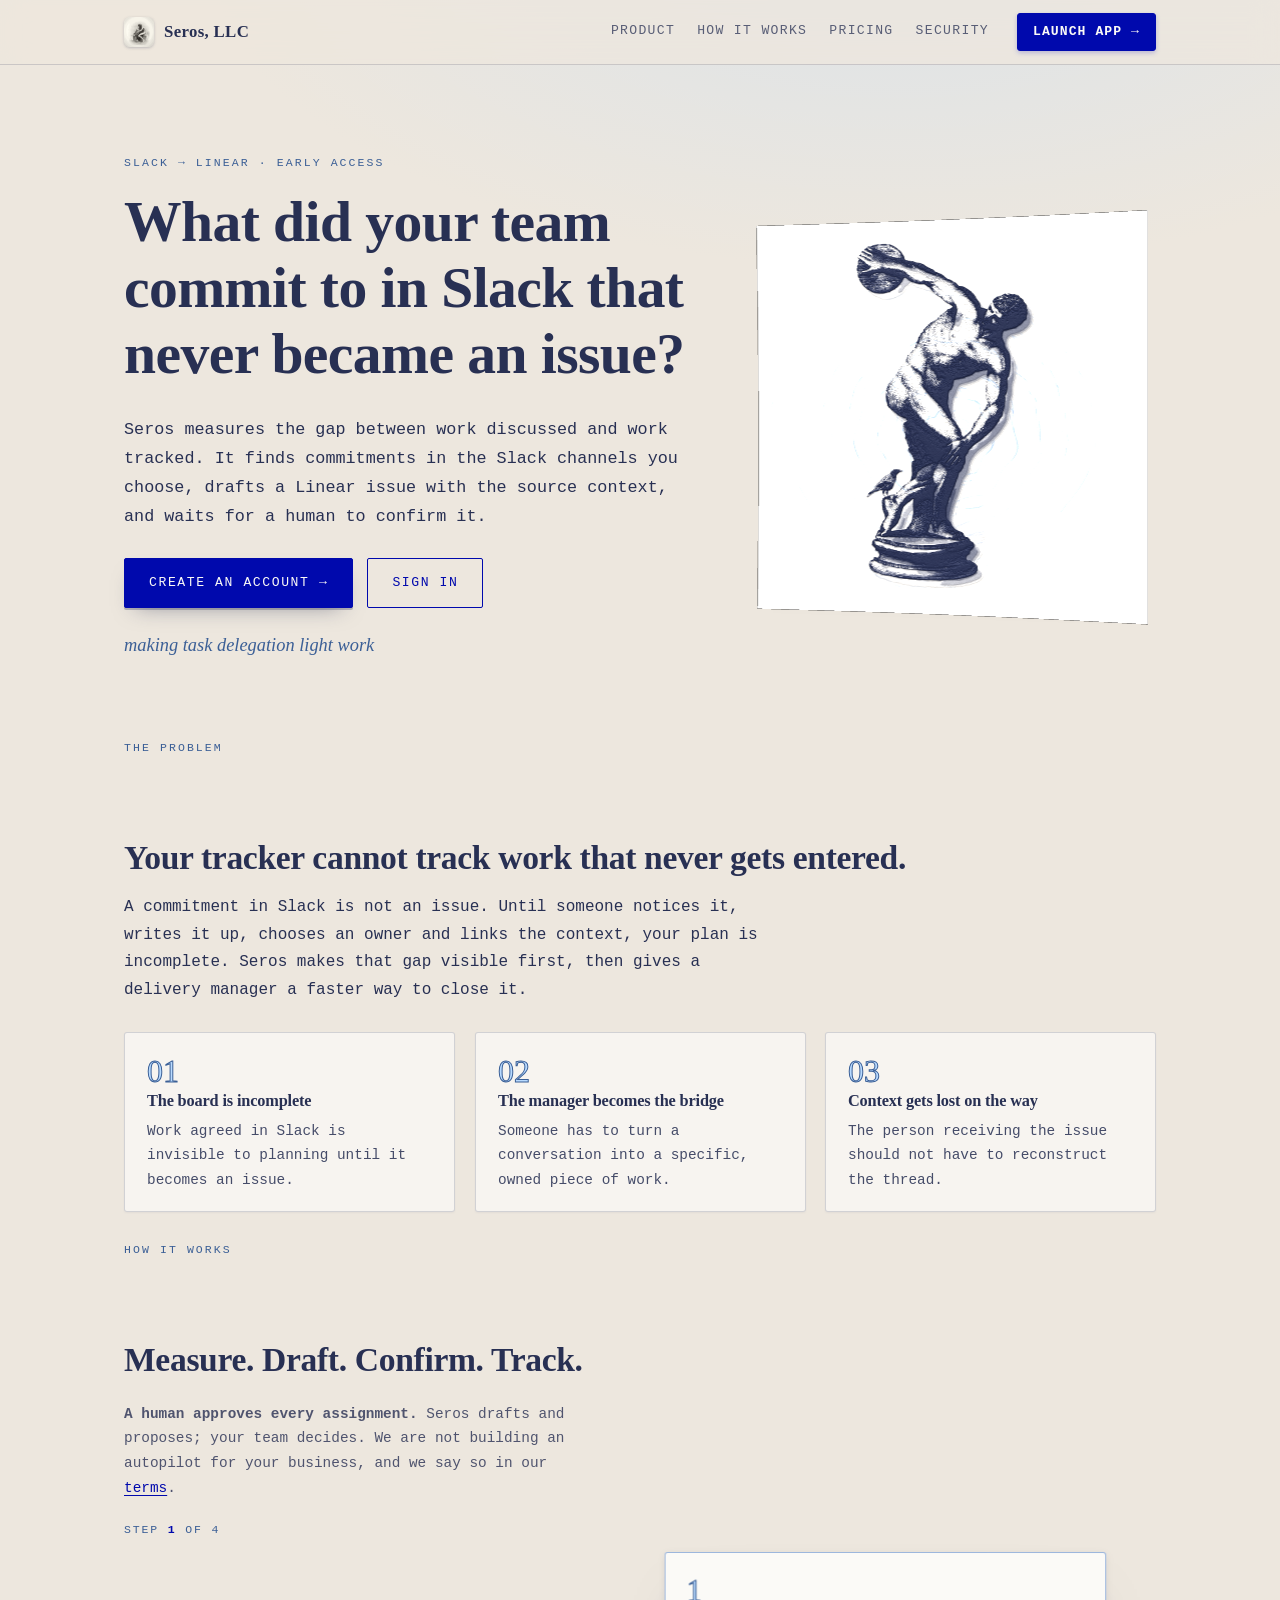
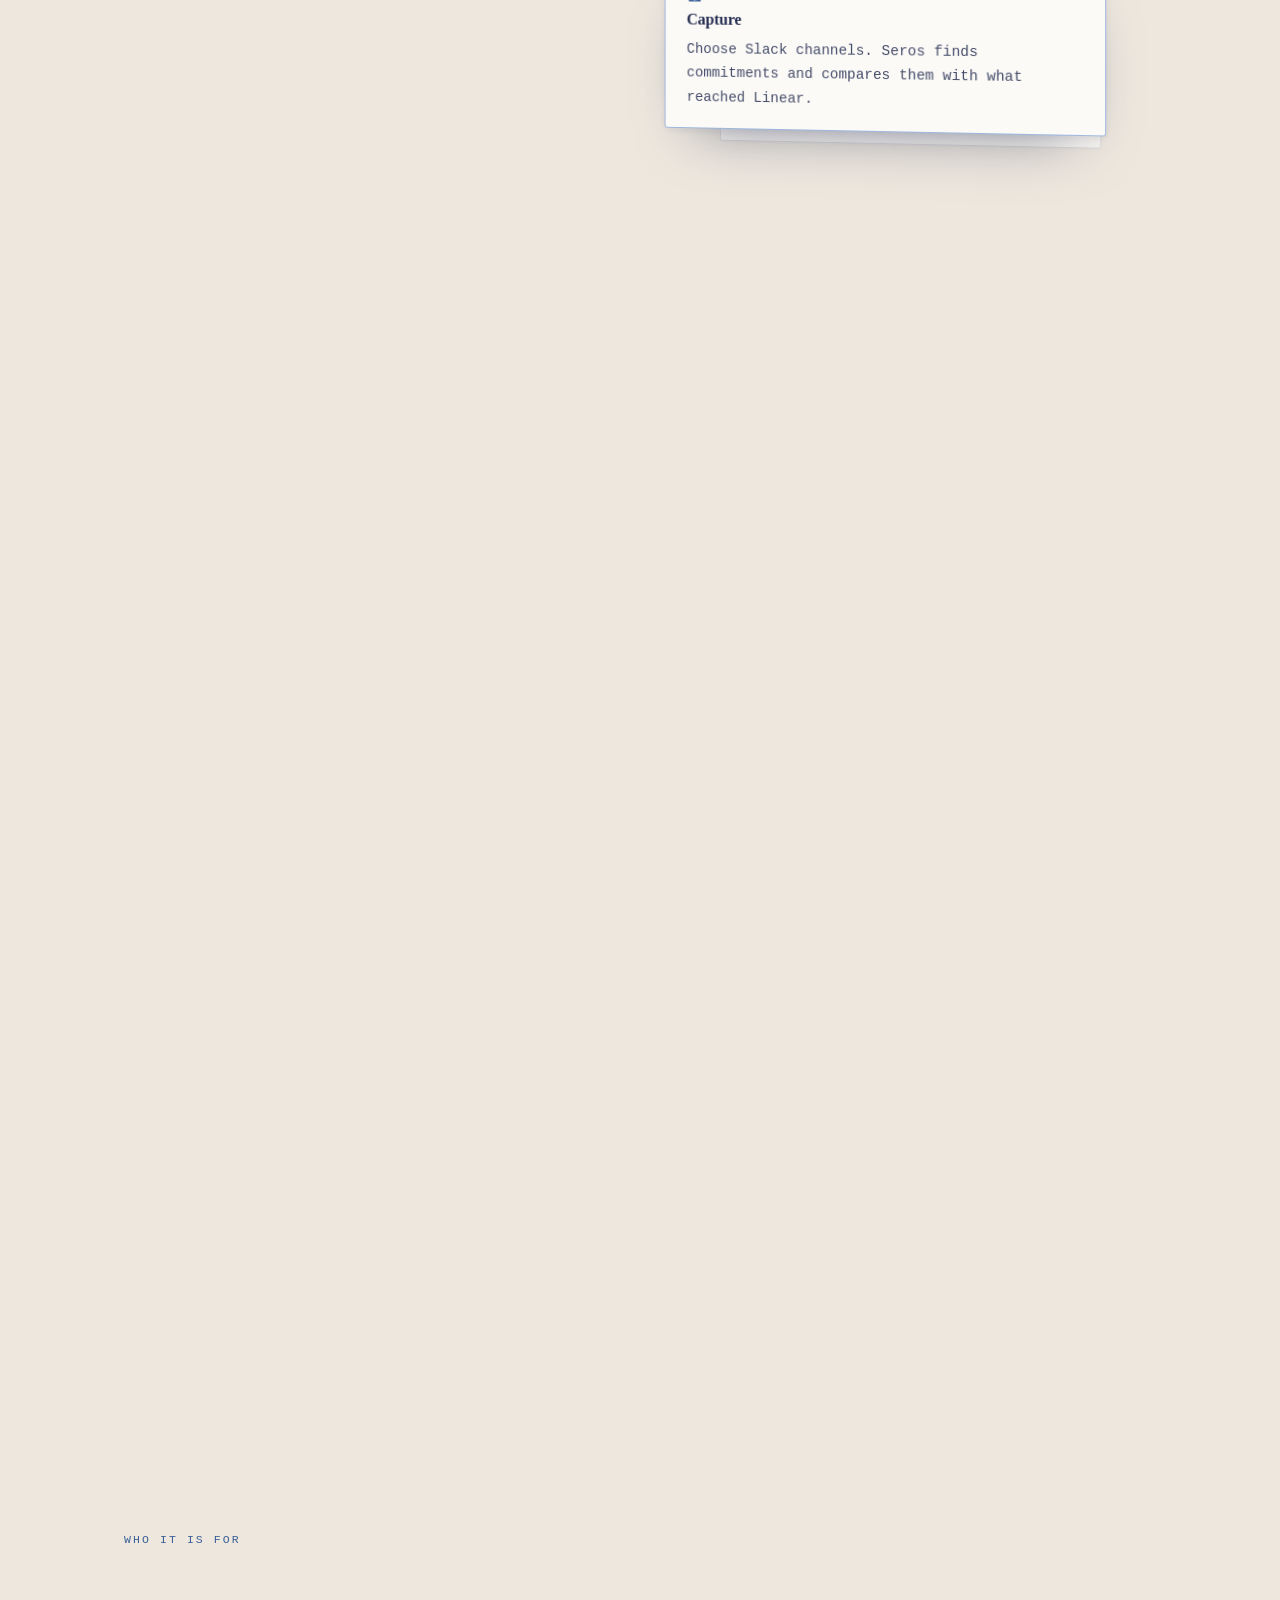
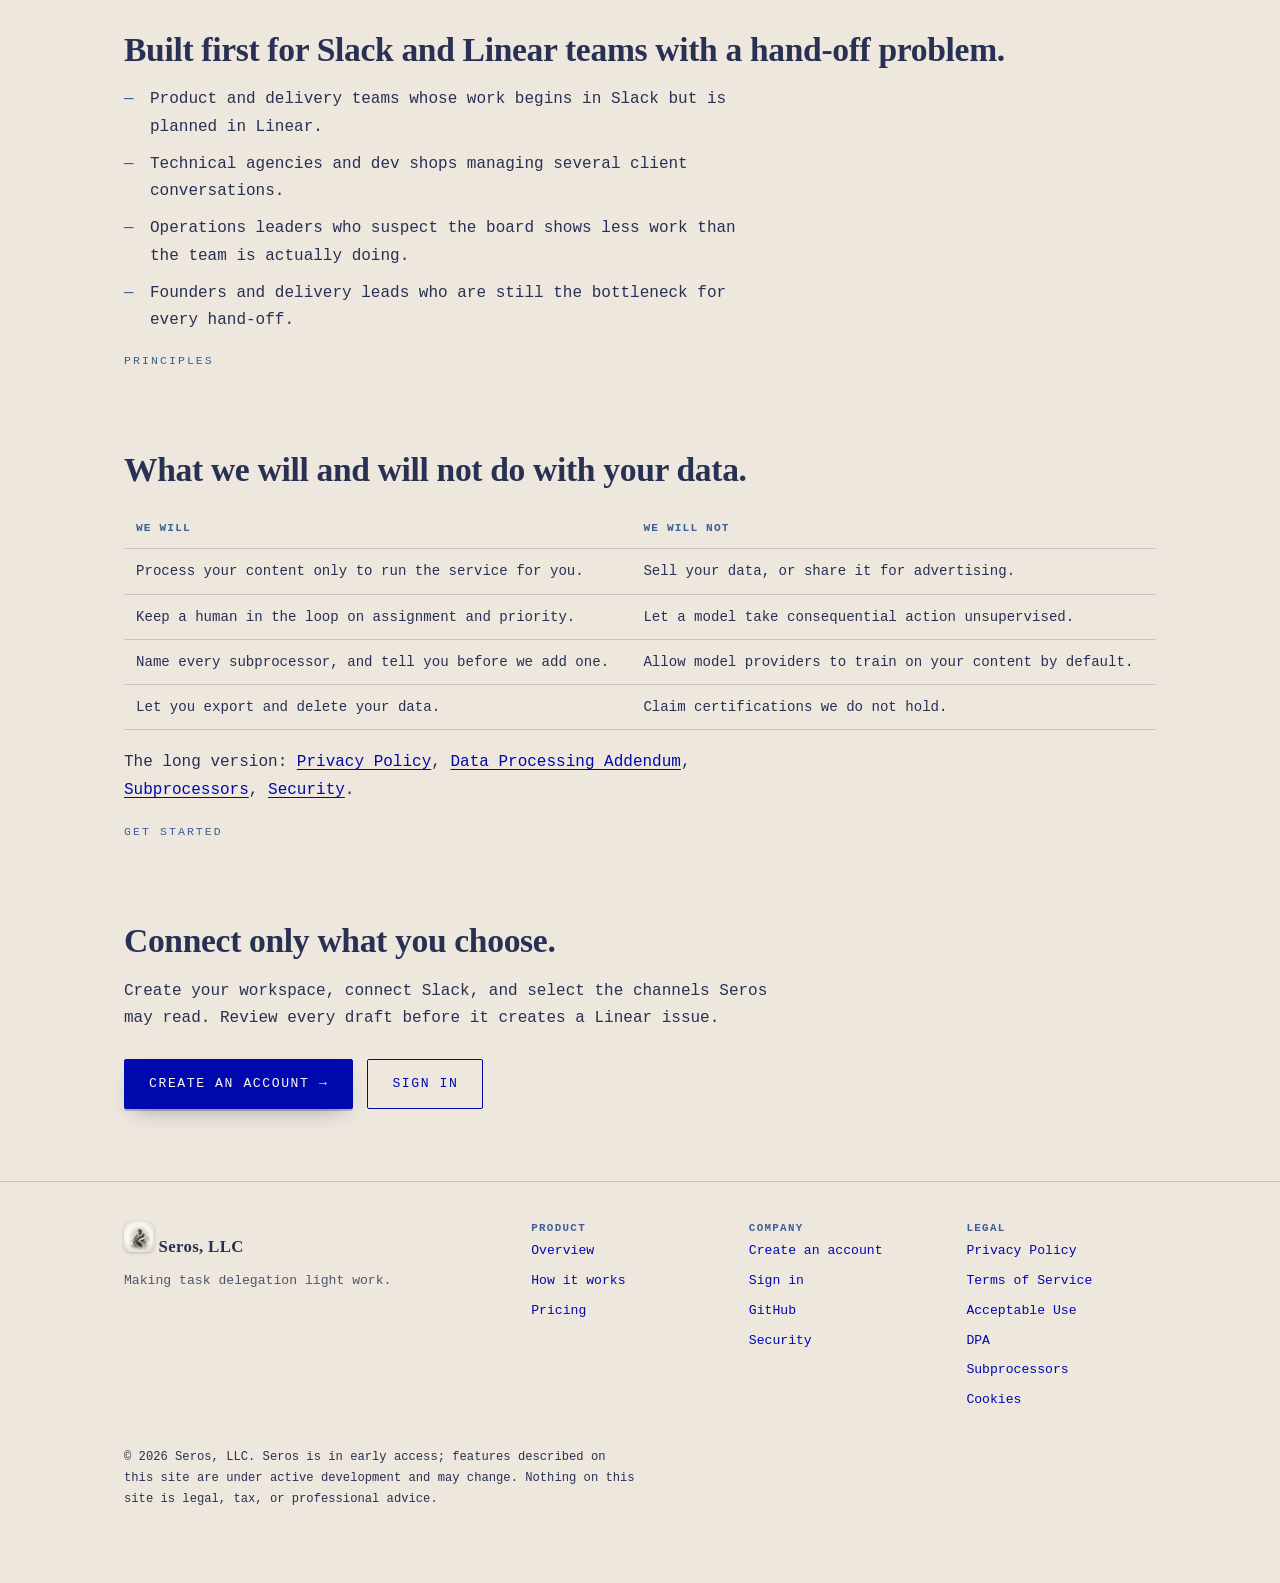
==== index.html @ 8852227e "fix: make app handoff and signup direct" ====
<!doctype html>
<html lang="en">
<head>
<meta charset="utf-8">
<meta name="viewport" content="width=device-width,initial-scale=1">
<title>Seros — turn Slack commitments into Linear issues</title>
<meta name="description" content="Turn Slack commitments into reviewed Linear issues. You choose the channels, review every draft, and confirm every write.">
<link rel="canonical" href="https://seros.dev/">
<meta property="og:title" content="What did your team commit to in Slack that never became an issue?">
<meta property="og:description" content="Seros finds the gap, drafts the Linear issue, and waits for a human confirmation.">
<meta property="og:type" content="website">
<meta property="og:url" content="https://seros.dev/">
<meta property="og:image" content="https://seros.dev/assets/og-image.jpg">
<meta name="twitter:card" content="summary_large_image">
<link rel="icon" href="/assets/icon-192.png">
<link rel="apple-touch-icon" href="/assets/apple-touch-icon.png">
<link rel="manifest" href="/manifest.json">
<meta name="theme-color" content="#EDE7DE">
<link rel="stylesheet" href="/assets/styles.css?v=4">
<script>document.documentElement.classList.add('js');</script>
</head>
<body>
<a class="skip" href="#main">Skip to content</a>
<header class="site">
  <div class="wrap">
    <a class="brand" href="/"><img src="/assets/icon-192.png" alt=""> Seros, LLC</a>
    <nav class="site">
        <a href="/#product">Product</a>
        <a href="/#how">How it works</a>
        <a href="/pricing">Pricing</a>
        <a href="/security">Security</a>
        <a class="btn-nav-app" href="https://app.seros.dev/login">Launch app &rarr;</a>
    </nav>
  </div>
</header>

<main id="main">
<section class="hero" data-plate>
  <div class="wrap">
    <div class="grid">
      <div>
        <p class="eyebrow">Slack &rarr; Linear &middot; early access</p>
        <h1>What did your team commit to in Slack that never became an issue?</h1>
        <p class="lede">Seros measures the gap between work discussed and work tracked. It finds
        commitments in the Slack channels you choose, drafts a Linear issue with the source context,
        and waits for a human to confirm it.</p>
        <div class="cta">
          <a class="btn primary" href="https://app.seros.dev/signup">Create an account &rarr;</a>
          <a class="btn ghost" href="https://app.seros.dev/login">Sign in</a>
        </div>
        <p class="tagline">making task delegation light work</p>
      </div>
      <figure data-sheet>
        <img src="/assets/seros-hero.png" alt="Classical engraving of a discus thrower, poised mid-throw, with a small bird at his feet.">
      </figure>
    </div>
  </div>
</section>

<section id="product" class="wrap reveal">
  <p class="eyebrow">The problem</p>
  <h2>Your tracker cannot track work that never gets entered.</h2>
  <p>A commitment in Slack is not an issue. Until someone notices it, writes it up, chooses an
  owner and links the context, your plan is incomplete. Seros makes that gap visible first,
  then gives a delivery manager a faster way to close it.</p>
  <div class="cards stagger" data-tilt>
    <div class="card"><span class="num">01</span><h3>The board is incomplete</h3>
      <p>Work agreed in Slack is invisible to planning until it becomes an issue.</p></div>
    <div class="card"><span class="num">02</span><h3>The manager becomes the bridge</h3>
      <p>Someone has to turn a conversation into a specific, owned piece of work.</p></div>
    <div class="card"><span class="num">03</span><h3>Context gets lost on the way</h3>
      <p>The person receiving the issue should not have to reconstruct the thread.</p></div>
  </div>
</section>

<section id="how" class="wrap reveal steps" data-deck>
  <div class="steps-copy">
    <p class="eyebrow">How it works</p>
  <h2>Measure. Draft. Confirm. Track.</h2>
    <p class="steps-note"><strong>A human approves every assignment.</strong> Seros drafts and
    proposes; your team decides. We are not building an autopilot for your business, and we say
    so in our <a href="/terms">terms</a>.</p>
    <p class="steps-tally" data-tally aria-hidden="true"></p>
  </div>
  <ol class="deck">
    <li class="card step"><span class="num">1</span><h3>Capture</h3>
      <p>Choose Slack channels. Seros finds commitments and compares them with what reached Linear.</p></li>
    <li class="card step"><span class="num">2</span><h3>Draft</h3>
      <p>It drafts the Linear issue: outcome, context, acceptance criteria and the source link.</p></li>
    <li class="card step"><span class="num">3</span><h3>Assign</h3>
      <p>It proposes an owner and due date only when the conversation supports them. A human confirms &mdash; always.</p></li>
    <li class="card step"><span class="num">4</span><h3>Track</h3>
      <p>The confirmed issue is created in Linear. The original conversation remains attached.</p></li>
  </ol>
</section>

<section class="wrap reveal">
  <p class="eyebrow">Who it is for</p>
  <h2>Built first for Slack and Linear teams with a hand-off problem.</h2>
  <ul class="ticks">
    <li>Product and delivery teams whose work begins in Slack but is planned in Linear.</li>
    <li>Technical agencies and dev shops managing several client conversations.</li>
    <li>Operations leaders who suspect the board shows less work than the team is actually doing.</li>
    <li>Founders and delivery leads who are still the bottleneck for every hand-off.</li>
  </ul>
</section>

<section class="wrap reveal">
  <p class="eyebrow">Principles</p>
  <h2>What we will and will not do with your data.</h2>
  <table>
    <tr><th>We will</th><th>We will not</th></tr>
    <tr><td>Process your content only to run the service for you.</td><td>Sell your data, or share it for advertising.</td></tr>
    <tr><td>Keep a human in the loop on assignment and priority.</td><td>Let a model take consequential action unsupervised.</td></tr>
    <tr><td>Name every subprocessor, and tell you before we add one.</td><td>Allow model providers to train on your content by default.</td></tr>
    <tr><td>Let you export and delete your data.</td><td>Claim certifications we do not hold.</td></tr>
  </table>
  <p>The long version: <a href="/privacy">Privacy Policy</a>,
  <a href="/dpa">Data Processing Addendum</a>, <a href="/subprocessors">Subprocessors</a>,
  <a href="/security">Security</a>.</p>
</section>

<section id="start" class="wrap reveal">
  <p class="eyebrow">Get started</p>
  <h2>Connect only what you choose.</h2>
  <p>Create your workspace, connect Slack, and select the channels Seros may read. Review every draft before it creates a Linear issue.</p>
  <div class="cta">
    <a class="btn primary" href="https://app.seros.dev/signup">Create an account &rarr;</a>
    <a class="btn ghost" href="https://app.seros.dev/login">Sign in</a>
  </div>
</section>

</main>
<footer class="site">
  <div class="wrap">
    <div class="cols">
      <div>
        <a class="brand foot-brand" href="/"><img src="/assets/icon-192.png" alt=""> Seros, LLC</a>
        <p class="foot-blurb">Making task delegation light work.</p>
      </div>
      <div><h4>Product</h4>
        <a href="/#product">Overview</a><a href="/#how">How it works</a><a href="/pricing">Pricing</a></div>
      <div><h4>Company</h4>
        <a href="https://app.seros.dev/signup">Create an account</a><a href="https://app.seros.dev/login">Sign in</a>
        <a href="https://github.com/Seros-LLC">GitHub</a><a href="/security">Security</a></div>
      <div><h4>Legal</h4>
        <a href="/privacy">Privacy Policy</a><a href="/terms">Terms of Service</a>
        <a href="/acceptable-use">Acceptable Use</a><a href="/dpa">DPA</a><a href="/subprocessors">Subprocessors</a>
        <a href="/cookies">Cookies</a></div>
    </div>
    <p class="fineprint">&copy; 2026 Seros, LLC. Seros is in early access; features described on this site are
    under active development and may change. Nothing on this site is legal, tax, or professional advice.</p>
  </div>
</footer>
<script src="/assets/seros-ui.js?v=3" defer></script>
<script src="/assets/seros-sheet.js?v=3" defer></script>
</body>
</html>
---- assets/styles.css ----
/* Seros, LLC — site styles. Palette + type from the brand board. */
:root{
  /* Canonical brand tokens — names match ../business/BRAND-GUIDE.md */
  --seros-blue:#0009AD; --seros-ink:#283053; --seros-steel:#608ACD;
  /* Darkened only for text: the canonical steel does not pass normal-text contrast on paper. */
  --seros-steel-text:#3B5F96;
  --seros-sky:#B8DAFF; --seros-paper:#EDE7DE; --seros-grey:#E8E8E9;
  --seros-white:#FBFAF7;
  /* Short aliases used throughout this stylesheet */
  --seros:var(--seros-blue); --ink:var(--seros-ink); --steel:var(--seros-steel-text);
  --sky:var(--seros-sky); --paper:var(--seros-paper); --grey:var(--seros-grey);
  --white:var(--seros-white);
  --rule:rgba(40,48,83,.18);
  --serif:Georgia,"Iowan Old Style","Times New Roman",serif;
  --mono:"Courier New",Courier,ui-monospace,monospace;
  --maxw:1080px;
}
*{box-sizing:border-box}
html{scroll-behavior:smooth}
body{
  margin:0; background:var(--paper); color:var(--ink);
  font-family:var(--mono); font-size:16px; line-height:1.72;
  -webkit-font-smoothing:antialiased;
  background-image:radial-gradient(1200px 600px at 70% -10%, rgba(184,218,255,.35), transparent 60%);
  background-attachment:fixed;
}
h1,h2,h3,h4{font-family:var(--serif); font-weight:700; line-height:1.15; letter-spacing:-.01em; margin:0 0 .5em}
h1{font-size:clamp(2.2rem,5.5vw,3.6rem)}
h2{font-size:clamp(1.5rem,3vw,2.1rem); margin-top:2.4em}
h3{font-size:1.15rem; margin-top:2em}
p{margin:0 0 1.1em; max-width:68ch}
a{color:var(--seros); text-decoration-thickness:1px; text-underline-offset:3px}
a:hover{color:var(--ink)}
.wrap{max-width:var(--maxw); margin:0 auto; padding:0 24px}
.skip{position:absolute; left:-9999px; top:0; z-index:100; padding:10px 16px; background:var(--seros); color:var(--white); font-family:var(--mono); text-decoration:none}
.skip:focus{left:0}
a:focus-visible,.btn:focus-visible,nav.site a:focus-visible{outline:2px solid var(--seros); outline-offset:3px}
.eyebrow{font-family:var(--mono); text-transform:uppercase; letter-spacing:.18em; font-size:.72rem; color:var(--steel); margin:0 0 1rem}
.lede{font-size:1.05rem; max-width:60ch}
hr{border:0; border-top:1px solid var(--rule); margin:3rem 0}

/* header */
header.site{position:sticky; top:0; z-index:20; backdrop-filter:blur(14px) saturate(150%);
  background:rgba(237,231,222,.78); border-bottom:1px solid var(--rule)}
header.site .wrap{display:flex; align-items:center; gap:20px; height:64px}
.brand{display:flex; align-items:center; gap:10px; font-family:var(--serif); font-weight:700; font-size:1.05rem;
  letter-spacing:.02em; color:var(--ink); text-decoration:none}
.brand img{width:30px; height:30px; border-radius:6px; box-shadow:0 1px 3px rgba(40,48,83,.25)}
nav.site{margin-left:auto; display:flex; gap:22px; flex-wrap:wrap; align-items:center}
nav.site a{font-family:var(--mono); font-size:.82rem; text-transform:uppercase; letter-spacing:.1em; text-decoration:none; color:var(--ink); opacity:.75}
nav.site a:hover{opacity:1; color:var(--seros)}
nav.site a.btn-nav-app{
  background:var(--seros); color:var(--white); opacity:1; padding:7px 15px; border-radius:3px;
  border:1px solid var(--seros); font-weight:600; letter-spacing:.08em; margin-left:6px;
  box-shadow:0 2px 5px rgba(0,9,173,.22); transition:all .15s ease;
}
nav.site a.btn-nav-app:hover{background:var(--ink); border-color:var(--ink); color:var(--white); opacity:1}
nav.site a.btn-nav-app::after{display:none}

/* hero */
.hero{padding:72px 0 40px}
.hero .grid{display:grid; grid-template-columns:1.15fr .85fr; gap:48px; align-items:center}
.hero figure{margin:0; position:relative}
.hero figure img{width:100%; height:auto; display:block;   filter:drop-shadow(0 22px 34px rgba(40,48,83,.20))}
.tagline{font-family:var(--serif); font-style:italic; font-size:1.15rem; color:var(--steel)}
.cta{display:flex; gap:14px; flex-wrap:wrap; margin-top:26px}
.btn{display:inline-block; padding:13px 24px; border-radius:2px; text-decoration:none; font-family:var(--mono);
  font-size:.82rem; letter-spacing:.12em; text-transform:uppercase; border:1px solid var(--seros); transition:.18s}
.btn.primary{background:var(--seros); color:var(--white)}
.btn.primary:hover{background:var(--ink); border-color:var(--ink); color:var(--white)}
.btn.ghost{color:var(--seros); background:transparent}
.btn.ghost:hover{background:rgba(0,9,173,.07); color:var(--seros)}

/* cards */
.cards{display:grid; grid-template-columns:repeat(auto-fit,minmax(240px,1fr)); gap:20px; margin:28px 0}
.card{background:rgba(251,250,247,.72); border:1px solid var(--rule); border-radius:3px; padding:22px 22px 18px}
.card h3{margin-top:0; font-size:1.02rem}
.card p{font-size:.9rem; margin:0; color:rgba(40,48,83,.86)}
.num{font-family:var(--serif); font-size:2rem; color:var(--sky); line-height:1; display:block; margin-bottom:.3rem;
  -webkit-text-stroke:1px var(--steel)}

/* lists */
ul.ticks{list-style:none; padding:0; margin:1rem 0}
ul.ticks li{padding-left:26px; position:relative; margin-bottom:.6rem; max-width:64ch}
ul.ticks li::before{content:"—"; position:absolute; left:0; color:var(--steel)}

/* table */
table{border-collapse:collapse; width:100%; margin:1.2rem 0; font-size:.88rem}
th,td{text-align:left; padding:10px 12px; border-bottom:1px solid var(--rule); vertical-align:top}
th{font-family:var(--mono); text-transform:uppercase; letter-spacing:.1em; font-size:.7rem; color:var(--steel)}

/* legal doc pages */
.doc{padding:48px 0 64px; max-width:820px}
.doc h1{font-size:clamp(1.9rem,4vw,2.6rem)}
.doc h2{font-size:1.35rem}
.doc .banner{border-left:3px solid var(--seros); background:rgba(184,218,255,.28); padding:14px 18px; margin:0 0 2rem; font-size:.86rem}
.doc code{background:rgba(96,138,205,.14); padding:1px 5px; border-radius:2px; font-size:.85em}
.toc{font-size:.85rem; border:1px solid var(--rule); padding:16px 20px; background:rgba(251,250,247,.6)}
.toc ol{margin:.4rem 0 0; padding-left:1.2rem}

/* footer */
footer.site{border-top:1px solid var(--rule); margin-top:72px; padding:40px 0 60px; font-size:.82rem}
footer.site .cols{display:grid; grid-template-columns:2fr 1fr 1fr 1fr; gap:28px}
footer.site a{display:block; text-decoration:none; opacity:1; margin-bottom:.45rem}
footer.site a:hover{opacity:1}
footer.site h4{font-family:var(--mono); text-transform:uppercase; letter-spacing:.12em; font-size:.68rem; color:var(--steel)}
.fineprint{margin-top:28px; color:var(--ink); font-size:.76rem; max-width:70ch}

@media (max-width:820px){
  .hero .grid{grid-template-columns:1fr; gap:24px}
  .hero figure{order:-1; max-width:340px; margin:0 auto}
  footer.site .cols{grid-template-columns:1fr 1fr}
  header.site .wrap{height:auto; padding-top:10px; padding-bottom:10px; flex-wrap:wrap}
}
@media (prefers-reduced-motion:reduce){*{animation:none!important; transition:none!important}}
html.js .reveal{opacity:0; transform:translateY(14px); transition:opacity .6s ease, transform .6s ease}
html.js .reveal.shown{opacity:1; transform:none}
@media (prefers-reduced-motion:reduce){html.js .reveal{opacity:1; transform:none}}


/* ==========================================================================
   Overhaul layer: the classes the markup used to carry as inline styles (the
   site's own CSP forbids those, so they were being dropped in production),
   plus the 3D hero, the card work, and the scroll behaviour.
   ========================================================================== */

/* ---- formerly inline, now real classes ---- */
.hero .tagline{margin-top:22px}
.foot-brand{margin-bottom:10px}
.foot-blurb{font-size:.82rem; max-width:34ch; opacity:.8}
.doc-wide{max-width:1000px}
.price-grid{margin-top:34px}
.card p.tier-name{margin-bottom:.4rem}
.card p.tier-name.is-featured{color:var(--seros)}
.card.is-featured{border-color:var(--seros); border-width:2px}
.card h3.tier-price{font-size:1.9rem; margin:0; line-height:1.1}
.tier-unit{font-size:.8rem; font-family:var(--mono); font-weight:400; color:var(--steel)}
.card p.tier-terms{margin:.4rem 0 1rem; font-size:.8rem; color:var(--steel)}
.ticks.tier-list{font-size:.86rem}

/* ---- reading progress: an engraved rule that fills as you read ---- */
.progress{position:absolute; left:0; right:0; bottom:-1px; height:2px; background:transparent; overflow:hidden}
.progress i{display:block; height:100%; width:0;
  background:linear-gradient(90deg, var(--steel), var(--seros)); transform-origin:left}

/* ---- nav: mark where the reader actually is ---- */
nav.site a{position:relative; padding-bottom:2px}
nav.site a::after{content:""; position:absolute; left:0; right:100%; bottom:-2px; height:1px;
  background:var(--seros); transition:right .28s ease}
nav.site a:hover::after, nav.site a.is-here::after{right:0}
nav.site a.is-here{opacity:1; color:var(--seros)}

/* ---- the hero sheet ---- */
.hero{padding:88px 0 56px}
.hero .grid{align-items:center}
.hero figure{perspective:1200px}
.hero figure.sheet-live{filter:none}

/* ---- buttons: a press, not a hover ---- */
.btn{position:relative; transition:transform .16s cubic-bezier(.2,.7,.3,1), background .18s ease,
  color .18s ease, border-color .18s ease, box-shadow .18s ease}
.btn.primary{box-shadow:0 2px 0 rgba(40,48,83,.28), 0 10px 22px -12px rgba(40,48,83,.5)}
.btn.primary:hover{transform:translateY(-1px);
  box-shadow:0 3px 0 rgba(40,48,83,.3), 0 16px 30px -14px rgba(40,48,83,.55)}
.btn:active{transform:translateY(1px); box-shadow:0 0 0 rgba(40,48,83,.3)}
.btn:focus-visible{outline:2px solid var(--seros); outline-offset:3px}
a:focus-visible, button:focus-visible{outline:2px solid var(--seros); outline-offset:3px; border-radius:2px}

/* ---- cards: paper that lifts ---- */
.cards{perspective:1100px}
.card{position:relative; transform-style:preserve-3d; will-change:transform;
  transition:transform .5s cubic-bezier(.2,.7,.3,1), box-shadow .5s ease, border-color .3s ease;
  box-shadow:0 1px 2px rgba(40,48,83,.05)}
.card::after{content:""; position:absolute; inset:0; border-radius:3px; pointer-events:none;
  opacity:0; transition:opacity .4s ease;
  background:radial-gradient(340px 260px at var(--mx,50%) var(--my,0%),
    rgba(255,255,255,.85), rgba(255,255,255,0) 60%)}
html.js .cards.is-tilt .card:hover{box-shadow:0 22px 40px -26px rgba(40,48,83,.55),
  0 2px 6px rgba(40,48,83,.06); border-color:rgba(96,138,205,.55)}
html.js .cards.is-tilt .card:hover::after{opacity:.55}
.card .num{transition:transform .5s cubic-bezier(.2,.7,.3,1), color .3s ease}
html.js .cards.is-tilt .card:hover .num{transform:translateZ(28px) translateY(-2px); color:var(--steel)}
.card h3, .card p{transform-style:preserve-3d}
html.js .cards.is-tilt .card:hover h3{transform:translateZ(16px)}

/* ---- how it works: a deck of plates, dealt by scrolling ---- */
.steps{position:relative}
.steps .deck{list-style:none; padding:0; margin:28px 0; display:grid;
  grid-template-columns:repeat(auto-fit,minmax(240px,1fr)); gap:20px}
html.js .steps.is-deck .deck{display:block}
html.js .steps.is-deck{min-height:210vh; display:block}
html.js .steps.is-deck .steps-copy{position:sticky; top:calc(50vh - 180px); width:min(46%,460px); z-index:2}
html.js .steps.is-deck .deck{position:sticky; top:calc(50vh - 180px); height:0; margin:0;
  perspective:1400px; perspective-origin:60% 50%; z-index:1}
html.js .steps.is-deck .deck .step{background:var(--white); position:absolute; left:calc(50% + 20px); width:min(46%,440px);
  transform-style:preserve-3d; will-change:transform, opacity;
  transition:box-shadow .4s ease; margin:0}
html.js .steps.is-deck .deck .step.is-front{box-shadow:0 30px 60px -34px rgba(40,48,83,.6),
  0 2px 8px rgba(40,48,83,.08); border-color:rgba(96,138,205,.6)}
.steps .step .num{color:var(--sky)}
.steps .deck .card{background:var(--white)}
.steps-note{margin-top:1.4rem; font-size:.9rem; color:rgba(40,48,83,.8)}
.steps-tally{font-family:var(--mono); font-size:.72rem; letter-spacing:.16em; text-transform:uppercase;
  color:var(--steel); margin-top:1.2rem}
.steps-tally b{color:var(--seros); font-weight:700}

/* ---- reveals: staggered, and never hiding anything permanently ---- */
html.js .reveal{opacity:0; transform:translateY(16px); transition:opacity .7s ease, transform .7s cubic-bezier(.2,.7,.3,1)}
html.js .reveal.shown{opacity:1; transform:none}
html.js .stagger > *{opacity:0; transform:translateY(14px)}
html.js .stagger.shown > *{opacity:1; transform:none;
  transition:opacity .6s ease, transform .6s cubic-bezier(.2,.7,.3,1)}
html.js .stagger.shown > *:nth-child(1){transition-delay:.04s}
html.js .stagger.shown > *:nth-child(2){transition-delay:.12s}
html.js .stagger.shown > *:nth-child(3){transition-delay:.20s}
html.js .stagger.shown > *:nth-child(4){transition-delay:.28s}

@media (max-width:900px){
  html.js .steps.is-deck{min-height:0}
  html.js .steps.is-deck .steps-copy{position:static; width:auto}
  html.js .steps.is-deck .deck{position:static; height:auto; margin-top:22px}
  html.js .steps.is-deck .deck .step{position:relative; left:auto; width:auto; margin-bottom:16px;
    transform:none !important; opacity:1 !important}
}
@media (prefers-reduced-motion:reduce){
  html.js .reveal, html.js .stagger > *{opacity:1; transform:none}
  html.js .steps.is-deck{min-height:0}
  html.js .steps.is-deck .steps-copy, html.js .steps.is-deck .deck{position:static; height:auto}
  html.js .steps.is-deck .deck .step{position:relative; left:auto; width:auto; margin-bottom:16px;
    transform:none !important; opacity:1 !important}
}
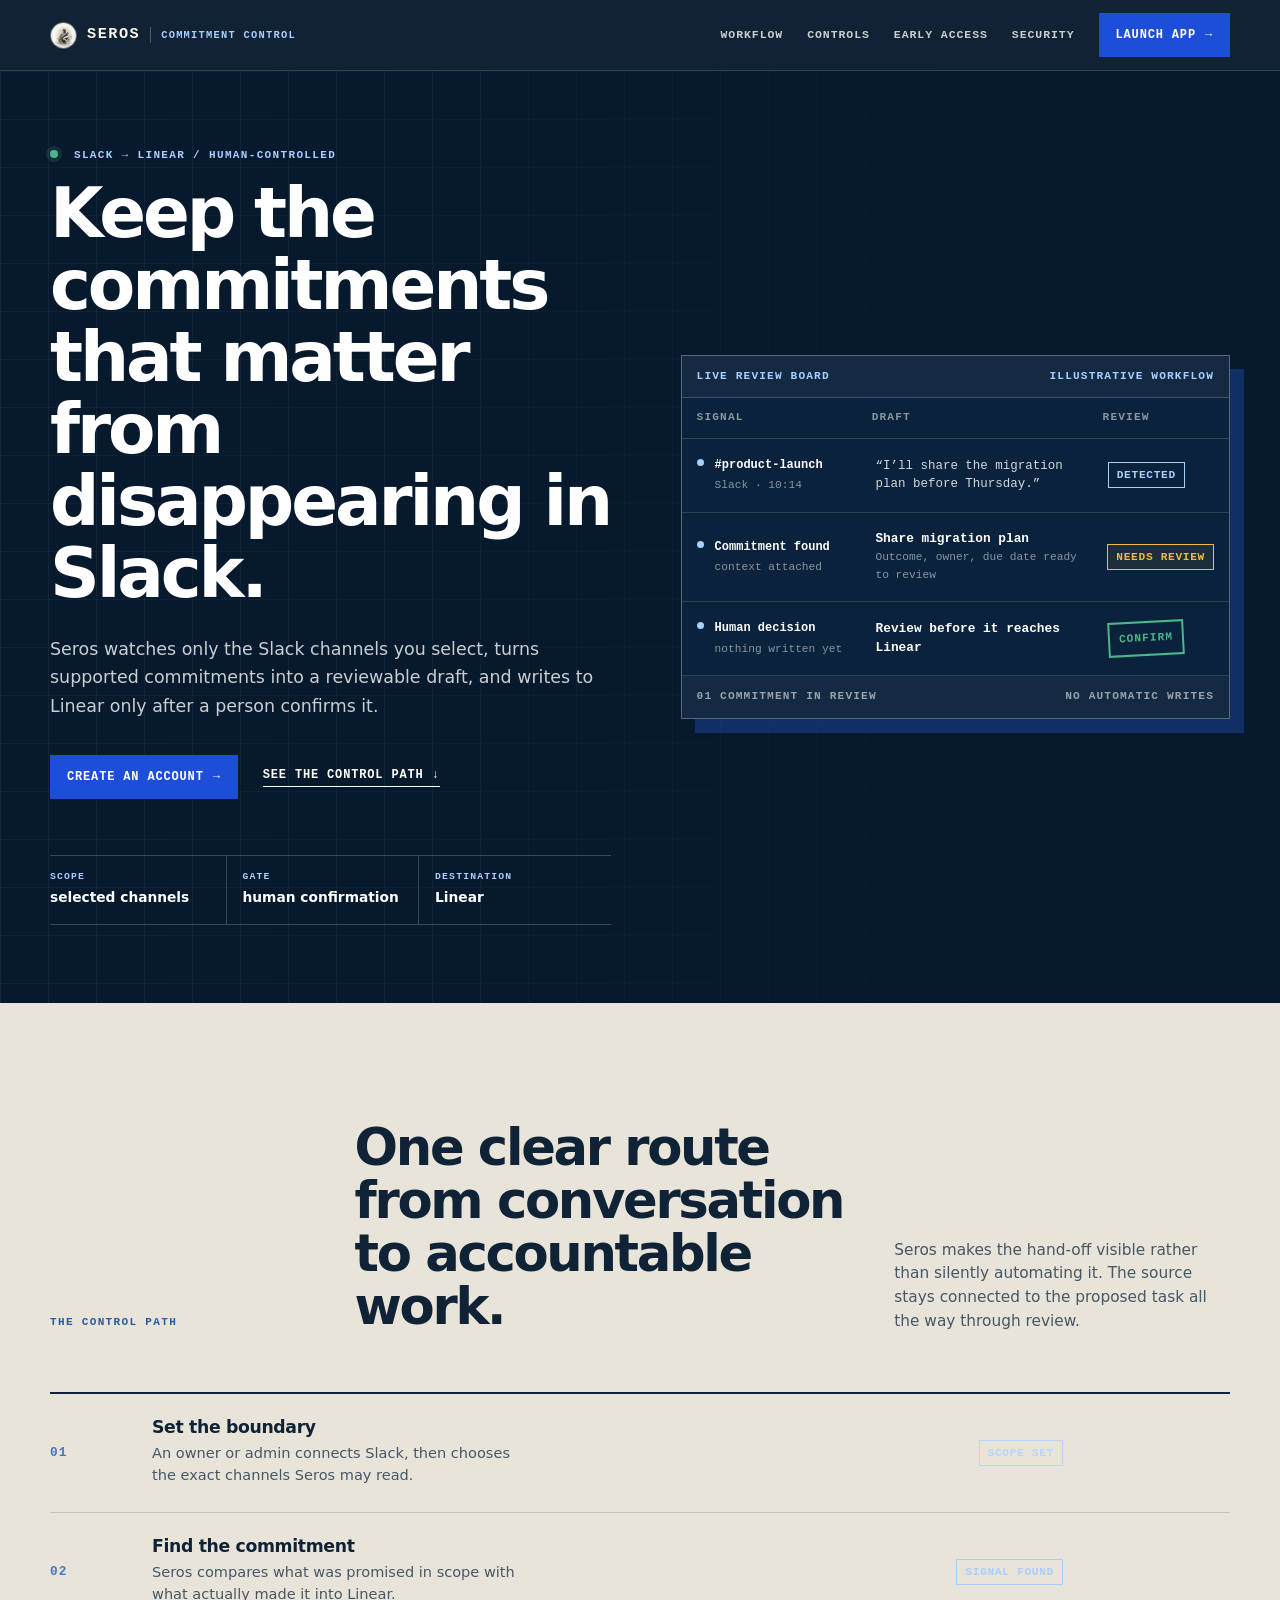
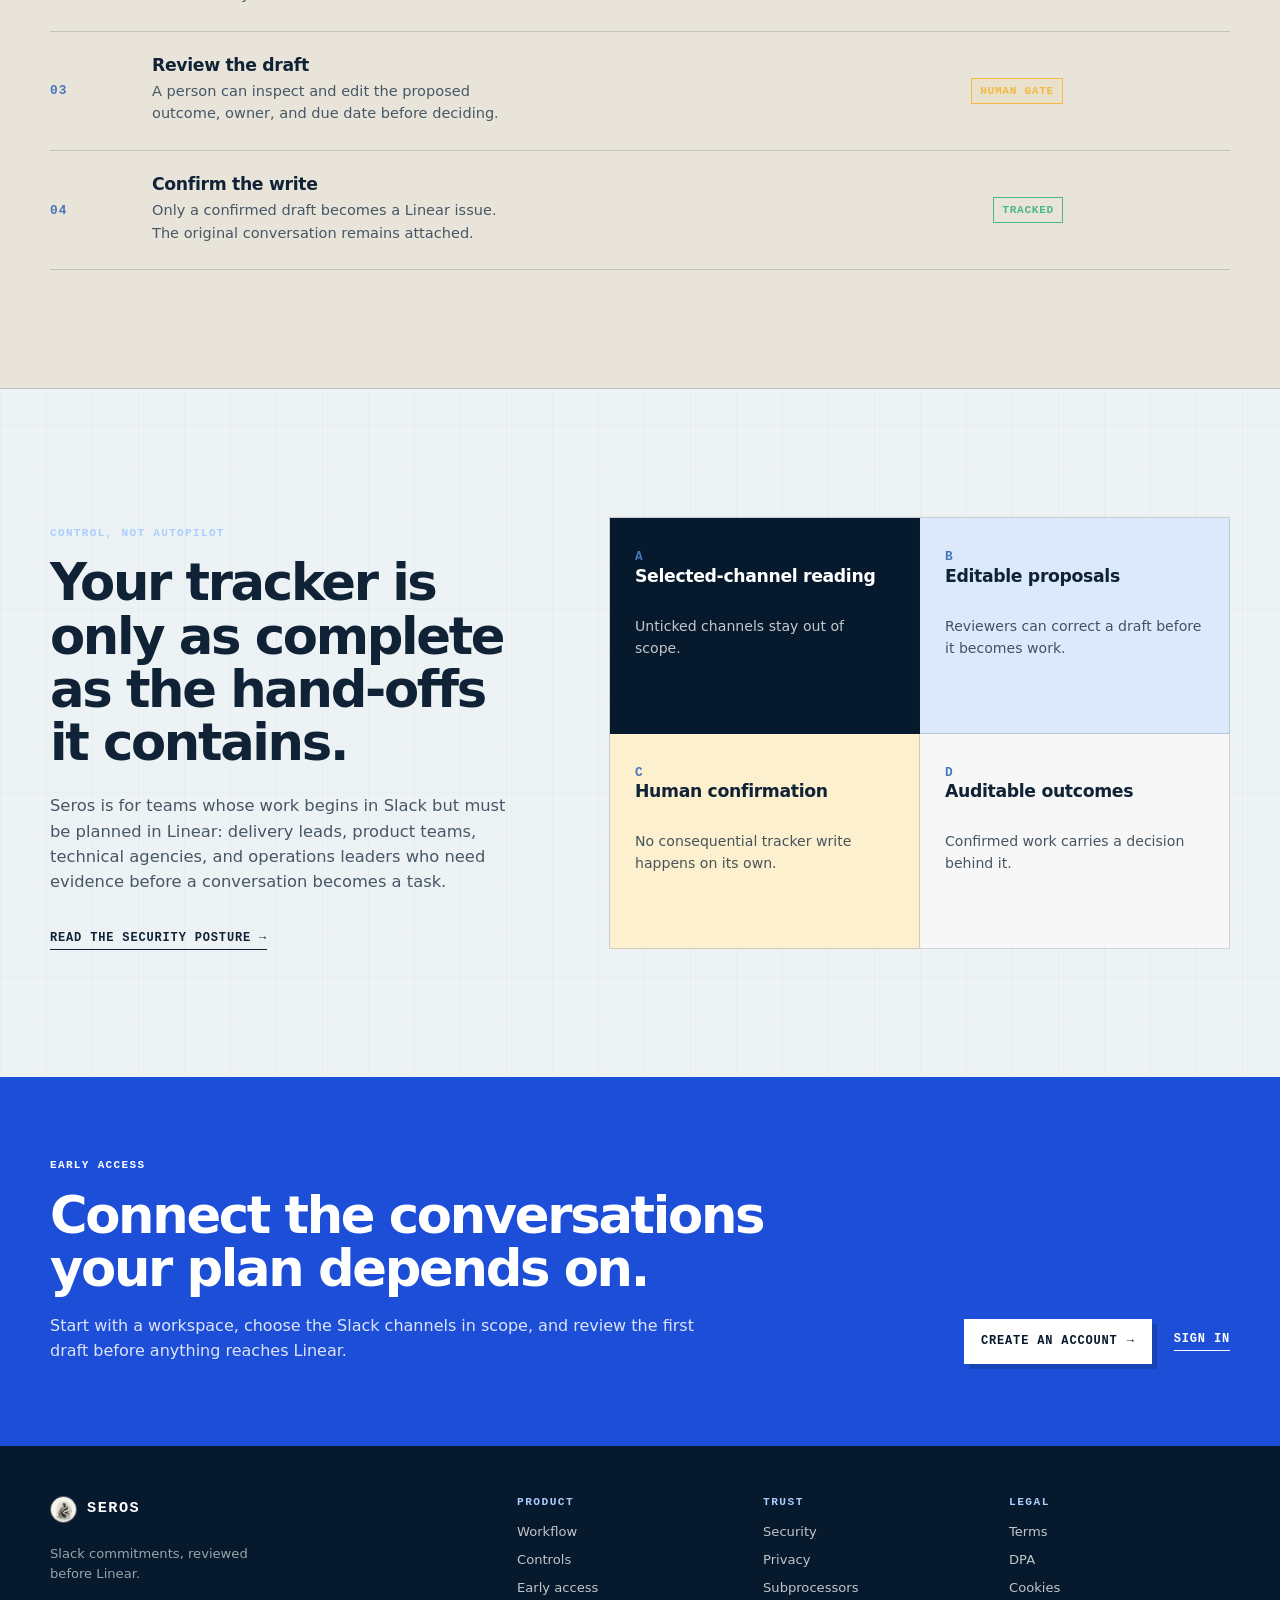
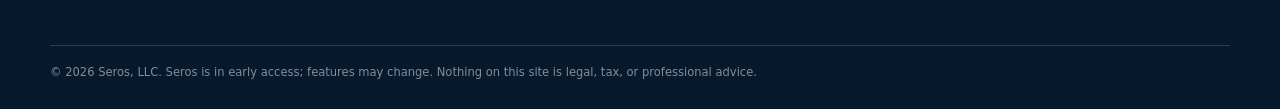
==== commit 76791b57: "feat: refine website control surface" ====
--- a/index.html
+++ b/index.html
@@ -3,11 +3,11 @@
 <head>
 <meta charset="utf-8">
 <meta name="viewport" content="width=device-width,initial-scale=1">
-<title>Seros — turn Slack commitments into Linear issues</title>
-<meta name="description" content="Turn Slack commitments into reviewed Linear issues. You choose the channels, review every draft, and confirm every write.">
+<title>Seros — Slack commitments, reviewed before Linear</title>
+<meta name="description" content="Seros finds commitments in the Slack channels you choose, drafts the Linear work, and waits for a human to confirm every write.">
 <link rel="canonical" href="https://seros.dev/">
-<meta property="og:title" content="What did your team commit to in Slack that never became an issue?">
-<meta property="og:description" content="Seros finds the gap, drafts the Linear issue, and waits for a human confirmation.">
+<meta property="og:title" content="Turn Slack commitments into reviewed Linear work.">
+<meta property="og:description" content="Selected channels. Human confirmation. Traceable Linear work.">
 <meta property="og:type" content="website">
 <meta property="og:url" content="https://seros.dev/">
 <meta property="og:image" content="https://seros.dev/assets/og-image.jpg">
@@ -15,144 +15,109 @@
 <link rel="icon" href="/assets/icon-192.png">
 <link rel="apple-touch-icon" href="/assets/apple-touch-icon.png">
 <link rel="manifest" href="/manifest.json">
-<meta name="theme-color" content="#EDE7DE">
-<link rel="stylesheet" href="/assets/styles.css?v=4">
-<script>document.documentElement.classList.add('js');</script>
+<meta name="theme-color" content="#07192c">
+<link rel="stylesheet" href="/assets/styles.css?v=5">
 </head>
-<body>
+<body class="signal-site">
 <a class="skip" href="#main">Skip to content</a>
 <header class="site">
-  <div class="wrap">
-    <a class="brand" href="/"><img src="/assets/icon-192.png" alt=""> Seros, LLC</a>
-    <nav class="site">
-        <a href="/#product">Product</a>
-        <a href="/#how">How it works</a>
-        <a href="/pricing">Pricing</a>
-        <a href="/security">Security</a>
-        <a class="btn-nav-app" href="https://app.seros.dev/login">Launch app &rarr;</a>
+  <div class="wrap rail-header">
+    <a class="brand" href="/"><img src="/assets/icon-192.png" alt=""><span>SEROS</span><small>commitment control</small></a>
+    <nav class="site" aria-label="Primary navigation">
+      <a href="#workflow">Workflow</a>
+      <a href="#control">Controls</a>
+      <a href="/pricing">Early access</a>
+      <a href="/security">Security</a>
+      <a class="btn-nav-app" href="https://app.seros.dev/login">Launch app <span aria-hidden="true">→</span></a>
     </nav>
   </div>
 </header>
 
 <main id="main">
-<section class="hero" data-plate>
-  <div class="wrap">
-    <div class="grid">
-      <div>
-        <p class="eyebrow">Slack &rarr; Linear &middot; early access</p>
-        <h1>What did your team commit to in Slack that never became an issue?</h1>
-        <p class="lede">Seros measures the gap between work discussed and work tracked. It finds
-        commitments in the Slack channels you choose, drafts a Linear issue with the source context,
-        and waits for a human to confirm it.</p>
-        <div class="cta">
-          <a class="btn primary" href="https://app.seros.dev/signup">Create an account &rarr;</a>
-          <a class="btn ghost" href="https://app.seros.dev/login">Sign in</a>
-        </div>
-        <p class="tagline">making task delegation light work</p>
+<section class="signal-hero">
+  <div class="wrap hero-layout">
+    <div class="hero-copy">
+      <p class="eyebrow"><span class="pulse" aria-hidden="true"></span> Slack → Linear / human-controlled</p>
+      <h1>Keep the commitments that matter from disappearing in Slack.</h1>
+      <p class="lede">Seros watches only the Slack channels you select, turns supported commitments into a reviewable draft, and writes to Linear only after a person confirms it.</p>
+      <div class="cta">
+        <a class="btn primary" href="https://app.seros.dev/signup">Create an account <span aria-hidden="true">→</span></a>
+        <a class="text-link" href="#workflow">See the control path <span aria-hidden="true">↓</span></a>
       </div>
-      <figure data-sheet>
-        <img src="/assets/seros-hero.png" alt="Classical engraving of a discus thrower, poised mid-throw, with a small bird at his feet.">
-      </figure>
+      <dl class="signal-facts" aria-label="Seros controls">
+        <div><dt>Scope</dt><dd>selected channels</dd></div>
+        <div><dt>Gate</dt><dd>human confirmation</dd></div>
+        <div><dt>Destination</dt><dd>Linear</dd></div>
+      </dl>
     </div>
+
+    <section class="commitment-board" aria-label="Illustrative Seros review board">
+      <div class="board-topline"><span>LIVE REVIEW BOARD</span><span>illustrative workflow</span></div>
+      <div class="board-head"><span>Signal</span><span>Draft</span><span>Review</span></div>
+      <article class="board-row source">
+        <div class="signal-source"><span class="signal-dot"></span><strong>#product-launch</strong><small>Slack · 10:14</small></div>
+        <div class="signal-copy">“I’ll share the migration plan before Thursday.”</div>
+        <span class="board-state detected">Detected</span>
+      </article>
+      <article class="board-row draft-row">
+        <div class="signal-source"><span class="signal-dot"></span><strong>Commitment found</strong><small>context attached</small></div>
+        <div class="signal-copy"><strong>Share migration plan</strong><small>Outcome, owner, due date ready to review</small></div>
+        <span class="board-state review">Needs review</span>
+      </article>
+      <article class="board-row action-row">
+        <div class="signal-source"><span class="signal-dot"></span><strong>Human decision</strong><small>nothing written yet</small></div>
+        <div class="signal-copy"><strong>Review before it reaches Linear</strong></div>
+        <span class="confirm-stamp">Confirm</span>
+      </article>
+      <div class="board-foot"><span>01 commitment in review</span><span>no automatic writes</span></div>
+    </section>
   </div>
 </section>
 
-<section id="product" class="wrap reveal">
-  <p class="eyebrow">The problem</p>
-  <h2>Your tracker cannot track work that never gets entered.</h2>
-  <p>A commitment in Slack is not an issue. Until someone notices it, writes it up, chooses an
-  owner and links the context, your plan is incomplete. Seros makes that gap visible first,
-  then gives a delivery manager a faster way to close it.</p>
-  <div class="cards stagger" data-tilt>
-    <div class="card"><span class="num">01</span><h3>The board is incomplete</h3>
-      <p>Work agreed in Slack is invisible to planning until it becomes an issue.</p></div>
-    <div class="card"><span class="num">02</span><h3>The manager becomes the bridge</h3>
-      <p>Someone has to turn a conversation into a specific, owned piece of work.</p></div>
-    <div class="card"><span class="num">03</span><h3>Context gets lost on the way</h3>
-      <p>The person receiving the issue should not have to reconstruct the thread.</p></div>
+<section id="workflow" class="workflow-band">
+  <div class="wrap">
+    <div class="section-intro">
+      <p class="eyebrow">The control path</p>
+      <h2>One clear route from conversation to accountable work.</h2>
+      <p>Seros makes the hand-off visible rather than silently automating it. The source stays connected to the proposed task all the way through review.</p>
+    </div>
+    <ol class="track-list">
+      <li><span class="track-no">01</span><div><h3>Set the boundary</h3><p>An owner or admin connects Slack, then chooses the exact channels Seros may read.</p></div><span class="track-state scope">Scope set</span></li>
+      <li><span class="track-no">02</span><div><h3>Find the commitment</h3><p>Seros compares what was promised in scope with what actually made it into Linear.</p></div><span class="track-state detected">Signal found</span></li>
+      <li><span class="track-no">03</span><div><h3>Review the draft</h3><p>A person can inspect and edit the proposed outcome, owner, and due date before deciding.</p></div><span class="track-state review">Human gate</span></li>
+      <li><span class="track-no">04</span><div><h3>Confirm the write</h3><p>Only a confirmed draft becomes a Linear issue. The original conversation remains attached.</p></div><span class="track-state confirmed">Tracked</span></li>
+    </ol>
   </div>
 </section>
 
-<section id="how" class="wrap reveal steps" data-deck>
-  <div class="steps-copy">
-    <p class="eyebrow">How it works</p>
-  <h2>Measure. Draft. Confirm. Track.</h2>
-    <p class="steps-note"><strong>A human approves every assignment.</strong> Seros drafts and
-    proposes; your team decides. We are not building an autopilot for your business, and we say
-    so in our <a href="/terms">terms</a>.</p>
-    <p class="steps-tally" data-tally aria-hidden="true"></p>
+<section id="control" class="wrap control-grid">
+  <div class="control-copy">
+    <p class="eyebrow">Control, not autopilot</p>
+    <h2>Your tracker is only as complete as the hand-offs it contains.</h2>
+    <p>Seros is for teams whose work begins in Slack but must be planned in Linear: delivery leads, product teams, technical agencies, and operations leaders who need evidence before a conversation becomes a task.</p>
+    <a class="text-link" href="/security">Read the security posture <span aria-hidden="true">→</span></a>
   </div>
-  <ol class="deck">
-    <li class="card step"><span class="num">1</span><h3>Capture</h3>
-      <p>Choose Slack channels. Seros finds commitments and compares them with what reached Linear.</p></li>
-    <li class="card step"><span class="num">2</span><h3>Draft</h3>
-      <p>It drafts the Linear issue: outcome, context, acceptance criteria and the source link.</p></li>
-    <li class="card step"><span class="num">3</span><h3>Assign</h3>
-      <p>It proposes an owner and due date only when the conversation supports them. A human confirms &mdash; always.</p></li>
-    <li class="card step"><span class="num">4</span><h3>Track</h3>
-      <p>The confirmed issue is created in Linear. The original conversation remains attached.</p></li>
-  </ol>
-</section>
-
-<section class="wrap reveal">
-  <p class="eyebrow">Who it is for</p>
-  <h2>Built first for Slack and Linear teams with a hand-off problem.</h2>
-  <ul class="ticks">
-    <li>Product and delivery teams whose work begins in Slack but is planned in Linear.</li>
-    <li>Technical agencies and dev shops managing several client conversations.</li>
-    <li>Operations leaders who suspect the board shows less work than the team is actually doing.</li>
-    <li>Founders and delivery leads who are still the bottleneck for every hand-off.</li>
-  </ul>
-</section>
-
-<section class="wrap reveal">
-  <p class="eyebrow">Principles</p>
-  <h2>What we will and will not do with your data.</h2>
-  <table>
-    <tr><th>We will</th><th>We will not</th></tr>
-    <tr><td>Process your content only to run the service for you.</td><td>Sell your data, or share it for advertising.</td></tr>
-    <tr><td>Keep a human in the loop on assignment and priority.</td><td>Let a model take consequential action unsupervised.</td></tr>
-    <tr><td>Name every subprocessor, and tell you before we add one.</td><td>Allow model providers to train on your content by default.</td></tr>
-    <tr><td>Let you export and delete your data.</td><td>Claim certifications we do not hold.</td></tr>
-  </table>
-  <p>The long version: <a href="/privacy">Privacy Policy</a>,
-  <a href="/dpa">Data Processing Addendum</a>, <a href="/subprocessors">Subprocessors</a>,
-  <a href="/security">Security</a>.</p>
-</section>
-
-<section id="start" class="wrap reveal">
-  <p class="eyebrow">Get started</p>
-  <h2>Connect only what you choose.</h2>
-  <p>Create your workspace, connect Slack, and select the channels Seros may read. Review every draft before it creates a Linear issue.</p>
-  <div class="cta">
-    <a class="btn primary" href="https://app.seros.dev/signup">Create an account &rarr;</a>
-    <a class="btn ghost" href="https://app.seros.dev/login">Sign in</a>
+  <div class="control-cards">
+    <article><span class="card-index">A</span><h3>Selected-channel reading</h3><p>Unticked channels stay out of scope.</p></article>
+    <article><span class="card-index">B</span><h3>Editable proposals</h3><p>Reviewers can correct a draft before it becomes work.</p></article>
+    <article><span class="card-index">C</span><h3>Human confirmation</h3><p>No consequential tracker write happens on its own.</p></article>
+    <article><span class="card-index">D</span><h3>Auditable outcomes</h3><p>Confirmed work carries a decision behind it.</p></article>
   </div>
 </section>
 
+<section class="close-band">
+  <div class="wrap close-layout">
+    <div><p class="eyebrow">Early access</p><h2>Connect the conversations your plan depends on.</h2><p>Start with a workspace, choose the Slack channels in scope, and review the first draft before anything reaches Linear.</p></div>
+    <div class="close-actions"><a class="btn primary" href="https://app.seros.dev/signup">Create an account <span aria-hidden="true">→</span></a><a class="text-link light" href="https://app.seros.dev/login">Sign in</a></div>
+  </div>
+</section>
 </main>
-<footer class="site">
-  <div class="wrap">
-    <div class="cols">
-      <div>
-        <a class="brand foot-brand" href="/"><img src="/assets/icon-192.png" alt=""> Seros, LLC</a>
-        <p class="foot-blurb">Making task delegation light work.</p>
-      </div>
-      <div><h4>Product</h4>
-        <a href="/#product">Overview</a><a href="/#how">How it works</a><a href="/pricing">Pricing</a></div>
-      <div><h4>Company</h4>
-        <a href="https://app.seros.dev/signup">Create an account</a><a href="https://app.seros.dev/login">Sign in</a>
-        <a href="https://github.com/Seros-LLC">GitHub</a><a href="/security">Security</a></div>
-      <div><h4>Legal</h4>
-        <a href="/privacy">Privacy Policy</a><a href="/terms">Terms of Service</a>
-        <a href="/acceptable-use">Acceptable Use</a><a href="/dpa">DPA</a><a href="/subprocessors">Subprocessors</a>
-        <a href="/cookies">Cookies</a></div>
-    </div>
-    <p class="fineprint">&copy; 2026 Seros, LLC. Seros is in early access; features described on this site are
-    under active development and may change. Nothing on this site is legal, tax, or professional advice.</p>
-  </div>
-</footer>
-<script src="/assets/seros-ui.js?v=3" defer></script>
-<script src="/assets/seros-sheet.js?v=3" defer></script>
+
+<footer class="site"><div class="wrap footer-grid">
+  <div><a class="brand foot-brand" href="/"><img src="/assets/icon-192.png" alt=""><span>SEROS</span></a><p class="foot-blurb">Slack commitments, reviewed before Linear.</p></div>
+  <div><h4>Product</h4><a href="#workflow">Workflow</a><a href="#control">Controls</a><a href="/pricing">Early access</a></div>
+  <div><h4>Trust</h4><a href="/security">Security</a><a href="/privacy">Privacy</a><a href="/subprocessors">Subprocessors</a></div>
+  <div><h4>Legal</h4><a href="/terms">Terms</a><a href="/dpa">DPA</a><a href="/cookies">Cookies</a></div>
+</div><div class="wrap fineprint">© 2026 Seros, LLC. Seros is in early access; features may change. Nothing on this site is legal, tax, or professional advice.</div></footer>
 </body>
 </html>
--- a/assets/styles.css
+++ b/assets/styles.css
@@ -1,231 +1,60 @@
-/* Seros, LLC — site styles. Palette + type from the brand board. */
+/* Seros signal board — shared marketing and legal-page system */
 :root{
-  /* Canonical brand tokens — names match ../business/BRAND-GUIDE.md */
-  --seros-blue:#0009AD; --seros-ink:#283053; --seros-steel:#608ACD;
-  /* Darkened only for text: the canonical steel does not pass normal-text contrast on paper. */
-  --seros-steel-text:#3B5F96;
-  --seros-sky:#B8DAFF; --seros-paper:#EDE7DE; --seros-grey:#E8E8E9;
-  --seros-white:#FBFAF7;
-  /* Short aliases used throughout this stylesheet */
-  --seros:var(--seros-blue); --ink:var(--seros-ink); --steel:var(--seros-steel-text);
-  --sky:var(--seros-sky); --paper:var(--seros-paper); --grey:var(--seros-grey);
-  --white:var(--seros-white);
-  --rule:rgba(40,48,83,.18);
-  --serif:Georgia,"Iowan Old Style","Times New Roman",serif;
-  --mono:"Courier New",Courier,ui-monospace,monospace;
-  --maxw:1080px;
+  --navy:#07192c; --navy-2:#0c2844; --blue:#2563eb; --blue-light:#83b8ff;
+  --paper:#f4f1e8; --white:#fffdf7; --ink:#102235; --muted:#5e6c79;
+  --line:rgba(16,34,53,.17); --amber:#f4b942; --green:#4db58a; --red:#d8655d;
+  --mono:ui-monospace,SFMono-Regular,Menlo,Monaco,Consolas,"Liberation Mono",monospace;
+  --sans:Inter,ui-sans-serif,system-ui,-apple-system,BlinkMacSystemFont,"Segoe UI",sans-serif;
+  --max:1180px;
 }
-*{box-sizing:border-box}
-html{scroll-behavior:smooth}
-body{
-  margin:0; background:var(--paper); color:var(--ink);
-  font-family:var(--mono); font-size:16px; line-height:1.72;
-  -webkit-font-smoothing:antialiased;
-  background-image:radial-gradient(1200px 600px at 70% -10%, rgba(184,218,255,.35), transparent 60%);
-  background-attachment:fixed;
-}
-h1,h2,h3,h4{font-family:var(--serif); font-weight:700; line-height:1.15; letter-spacing:-.01em; margin:0 0 .5em}
-h1{font-size:clamp(2.2rem,5.5vw,3.6rem)}
-h2{font-size:clamp(1.5rem,3vw,2.1rem); margin-top:2.4em}
-h3{font-size:1.15rem; margin-top:2em}
-p{margin:0 0 1.1em; max-width:68ch}
-a{color:var(--seros); text-decoration-thickness:1px; text-underline-offset:3px}
-a:hover{color:var(--ink)}
-.wrap{max-width:var(--maxw); margin:0 auto; padding:0 24px}
-.skip{position:absolute; left:-9999px; top:0; z-index:100; padding:10px 16px; background:var(--seros); color:var(--white); font-family:var(--mono); text-decoration:none}
-.skip:focus{left:0}
-a:focus-visible,.btn:focus-visible,nav.site a:focus-visible{outline:2px solid var(--seros); outline-offset:3px}
-.eyebrow{font-family:var(--mono); text-transform:uppercase; letter-spacing:.18em; font-size:.72rem; color:var(--steel); margin:0 0 1rem}
-.lede{font-size:1.05rem; max-width:60ch}
-hr{border:0; border-top:1px solid var(--rule); margin:3rem 0}
-
-/* header */
-header.site{position:sticky; top:0; z-index:20; backdrop-filter:blur(14px) saturate(150%);
-  background:rgba(237,231,222,.78); border-bottom:1px solid var(--rule)}
-header.site .wrap{display:flex; align-items:center; gap:20px; height:64px}
-.brand{display:flex; align-items:center; gap:10px; font-family:var(--serif); font-weight:700; font-size:1.05rem;
-  letter-spacing:.02em; color:var(--ink); text-decoration:none}
-.brand img{width:30px; height:30px; border-radius:6px; box-shadow:0 1px 3px rgba(40,48,83,.25)}
-nav.site{margin-left:auto; display:flex; gap:22px; flex-wrap:wrap; align-items:center}
-nav.site a{font-family:var(--mono); font-size:.82rem; text-transform:uppercase; letter-spacing:.1em; text-decoration:none; color:var(--ink); opacity:.75}
-nav.site a:hover{opacity:1; color:var(--seros)}
-nav.site a.btn-nav-app{
-  background:var(--seros); color:var(--white); opacity:1; padding:7px 15px; border-radius:3px;
-  border:1px solid var(--seros); font-weight:600; letter-spacing:.08em; margin-left:6px;
-  box-shadow:0 2px 5px rgba(0,9,173,.22); transition:all .15s ease;
-}
-nav.site a.btn-nav-app:hover{background:var(--ink); border-color:var(--ink); color:var(--white); opacity:1}
-nav.site a.btn-nav-app::after{display:none}
-
-/* hero */
-.hero{padding:72px 0 40px}
-.hero .grid{display:grid; grid-template-columns:1.15fr .85fr; gap:48px; align-items:center}
-.hero figure{margin:0; position:relative}
-.hero figure img{width:100%; height:auto; display:block;   filter:drop-shadow(0 22px 34px rgba(40,48,83,.20))}
-.tagline{font-family:var(--serif); font-style:italic; font-size:1.15rem; color:var(--steel)}
-.cta{display:flex; gap:14px; flex-wrap:wrap; margin-top:26px}
-.btn{display:inline-block; padding:13px 24px; border-radius:2px; text-decoration:none; font-family:var(--mono);
-  font-size:.82rem; letter-spacing:.12em; text-transform:uppercase; border:1px solid var(--seros); transition:.18s}
-.btn.primary{background:var(--seros); color:var(--white)}
-.btn.primary:hover{background:var(--ink); border-color:var(--ink); color:var(--white)}
-.btn.ghost{color:var(--seros); background:transparent}
-.btn.ghost:hover{background:rgba(0,9,173,.07); color:var(--seros)}
-
-/* cards */
-.cards{display:grid; grid-template-columns:repeat(auto-fit,minmax(240px,1fr)); gap:20px; margin:28px 0}
-.card{background:rgba(251,250,247,.72); border:1px solid var(--rule); border-radius:3px; padding:22px 22px 18px}
-.card h3{margin-top:0; font-size:1.02rem}
-.card p{font-size:.9rem; margin:0; color:rgba(40,48,83,.86)}
-.num{font-family:var(--serif); font-size:2rem; color:var(--sky); line-height:1; display:block; margin-bottom:.3rem;
-  -webkit-text-stroke:1px var(--steel)}
-
-/* lists */
-ul.ticks{list-style:none; padding:0; margin:1rem 0}
-ul.ticks li{padding-left:26px; position:relative; margin-bottom:.6rem; max-width:64ch}
-ul.ticks li::before{content:"—"; position:absolute; left:0; color:var(--steel)}
-
-/* table */
-table{border-collapse:collapse; width:100%; margin:1.2rem 0; font-size:.88rem}
-th,td{text-align:left; padding:10px 12px; border-bottom:1px solid var(--rule); vertical-align:top}
-th{font-family:var(--mono); text-transform:uppercase; letter-spacing:.1em; font-size:.7rem; color:var(--steel)}
-
-/* legal doc pages */
-.doc{padding:48px 0 64px; max-width:820px}
-.doc h1{font-size:clamp(1.9rem,4vw,2.6rem)}
-.doc h2{font-size:1.35rem}
-.doc .banner{border-left:3px solid var(--seros); background:rgba(184,218,255,.28); padding:14px 18px; margin:0 0 2rem; font-size:.86rem}
-.doc code{background:rgba(96,138,205,.14); padding:1px 5px; border-radius:2px; font-size:.85em}
-.toc{font-size:.85rem; border:1px solid var(--rule); padding:16px 20px; background:rgba(251,250,247,.6)}
-.toc ol{margin:.4rem 0 0; padding-left:1.2rem}
-
-/* footer */
-footer.site{border-top:1px solid var(--rule); margin-top:72px; padding:40px 0 60px; font-size:.82rem}
-footer.site .cols{display:grid; grid-template-columns:2fr 1fr 1fr 1fr; gap:28px}
-footer.site a{display:block; text-decoration:none; opacity:1; margin-bottom:.45rem}
-footer.site a:hover{opacity:1}
-footer.site h4{font-family:var(--mono); text-transform:uppercase; letter-spacing:.12em; font-size:.68rem; color:var(--steel)}
-.fineprint{margin-top:28px; color:var(--ink); font-size:.76rem; max-width:70ch}
-
-@media (max-width:820px){
-  .hero .grid{grid-template-columns:1fr; gap:24px}
-  .hero figure{order:-1; max-width:340px; margin:0 auto}
-  footer.site .cols{grid-template-columns:1fr 1fr}
-  header.site .wrap{height:auto; padding-top:10px; padding-bottom:10px; flex-wrap:wrap}
-}
-@media (prefers-reduced-motion:reduce){*{animation:none!important; transition:none!important}}
-html.js .reveal{opacity:0; transform:translateY(14px); transition:opacity .6s ease, transform .6s ease}
-html.js .reveal.shown{opacity:1; transform:none}
-@media (prefers-reduced-motion:reduce){html.js .reveal{opacity:1; transform:none}}
+*{box-sizing:border-box} html{scroll-behavior:smooth} body{margin:0;background:var(--paper);color:var(--ink);font-family:var(--sans);font-size:16px;line-height:1.55;background-image:linear-gradient(90deg,rgba(7,25,44,.025) 1px,transparent 1px),linear-gradient(rgba(7,25,44,.018) 1px,transparent 1px);background-size:46px 46px} a{color:inherit;text-underline-offset:3px} .wrap{width:min(var(--max),calc(100% - 48px));margin:0 auto}.skip{position:absolute;left:-10000px;z-index:99;background:var(--amber);color:var(--navy);padding:10px 14px;font-weight:800}.skip:focus{left:12px;top:12px}a:focus-visible,.btn:focus-visible{outline:3px solid var(--amber);outline-offset:4px}
+/* Navigation */
+header.site{position:sticky;top:0;z-index:20;background:rgba(7,25,44,.96);color:#f9f6ec;border-bottom:1px solid rgba(255,255,255,.14);backdrop-filter:blur(14px)}.rail-header{height:70px;display:flex;align-items:center;justify-content:space-between;gap:20px}.brand{display:inline-flex;align-items:center;gap:10px;text-decoration:none;font-family:var(--mono);font-weight:800;letter-spacing:.1em;font-size:.95rem}.brand img{width:27px;height:27px;border-radius:50%;border:1px solid rgba(255,255,255,.35)}.brand small{font-size:.59rem;text-transform:uppercase;letter-spacing:.12em;color:var(--blue-light);font-weight:600;border-left:1px solid rgba(255,255,255,.25);padding-left:10px}nav.site{display:flex;align-items:center;gap:24px}nav.site>a:not(.btn-nav-app){font-family:var(--mono);font-size:.72rem;font-weight:700;text-transform:uppercase;letter-spacing:.08em;color:rgba(255,255,255,.78);text-decoration:none}nav.site>a:not(.btn-nav-app):hover{color:#fff}.btn-nav-app,.btn{display:inline-flex;align-items:center;justify-content:center;gap:9px;font-family:var(--mono);font-size:.74rem;font-weight:800;text-transform:uppercase;letter-spacing:.07em;text-decoration:none;border:1px solid currentColor;padding:12px 16px;transition:transform .16s ease,background .16s ease}.btn-nav-app{background:var(--blue);border-color:var(--blue);color:#fff}.btn-nav-app:hover,.btn.primary:hover{transform:translateY(-2px);background:#4d82ff;border-color:#4d82ff}.btn.primary{background:var(--blue);color:#fff;border-color:var(--blue);box-shadow:5px 5px 0 rgba(7,25,44,.2)}
+/* Homepage */
+.signal-hero{color:#fff;background:var(--navy);overflow:hidden;position:relative}.signal-hero:before{content:"";position:absolute;inset:0;background:linear-gradient(90deg,rgba(255,255,255,.055) 1px,transparent 1px),linear-gradient(rgba(255,255,255,.04) 1px,transparent 1px);background-size:48px 48px;mask-image:linear-gradient(90deg,#000,transparent 86%)}.hero-layout{position:relative;min-height:635px;display:grid;grid-template-columns:minmax(0,1fr) minmax(460px,.98fr);align-items:center;gap:70px;padding:78px 0}.eyebrow{margin:0 0 16px;font:700 .69rem/1.2 var(--mono);letter-spacing:.12em;text-transform:uppercase;color:var(--blue-light)}.pulse{display:inline-block;width:8px;height:8px;margin-right:8px;background:var(--green);border-radius:50%;box-shadow:0 0 0 4px rgba(77,181,138,.15)}h1,h2,h3,h4{margin:0;color:inherit;line-height:1.04;letter-spacing:-.045em}h1{max-width:680px;font-size:clamp(3rem,5.4vw,5.6rem)}h2{font-size:clamp(2.2rem,4vw,4.25rem)}h3{font-size:1.08rem;letter-spacing:-.02em}.lede{max-width:610px;margin:25px 0 0;font-size:1.09rem;line-height:1.65;color:rgba(255,255,255,.79)}.cta{display:flex;align-items:center;gap:25px;margin-top:34px}.text-link{font:800 .75rem var(--mono);letter-spacing:.07em;text-transform:uppercase;text-decoration:none;border-bottom:1px solid currentColor;padding-bottom:4px}.text-link:hover{color:var(--blue)}.signal-facts{display:flex;gap:0;margin:56px 0 0;border-top:1px solid rgba(255,255,255,.2);border-bottom:1px solid rgba(255,255,255,.2)}.signal-facts div{flex:1;padding:15px 16px 15px 0}.signal-facts div+div{padding-left:16px;border-left:1px solid rgba(255,255,255,.2)}.signal-facts dt{font:700 .61rem var(--mono);letter-spacing:.12em;text-transform:uppercase;color:var(--blue-light)}.signal-facts dd{margin:5px 0 0;font-size:.86rem;font-weight:650}
+/* Product board */
+.commitment-board{background:#0a223b;border:1px solid rgba(255,255,255,.32);box-shadow:14px 14px 0 rgba(37,99,235,.3);font-family:var(--mono);animation:board-arrive .7s cubic-bezier(.2,.8,.2,1) both}.board-topline,.board-foot{display:flex;justify-content:space-between;padding:12px 15px;font-size:.6rem;font-weight:800;letter-spacing:.1em;text-transform:uppercase;color:var(--blue-light);background:rgba(255,255,255,.035)}.board-topline{border-bottom:1px solid rgba(255,255,255,.19)}.board-head{display:grid;grid-template-columns:1.1fr 1.45fr .7fr;padding:11px 15px;font-size:.59rem;font-weight:800;letter-spacing:.1em;text-transform:uppercase;color:rgba(255,255,255,.52);border-bottom:1px solid rgba(255,255,255,.16)}.board-row{display:grid;grid-template-columns:1.1fr 1.45fr .7fr;gap:12px;align-items:center;padding:17px 15px;border-bottom:1px solid rgba(255,255,255,.14)}.signal-source{display:grid;grid-template-columns:10px auto;column-gap:8px}.signal-source strong{font-size:.7rem;color:#fff}.signal-source small,.signal-copy small{grid-column:2;font-size:.61rem;color:rgba(255,255,255,.52);margin-top:3px}.signal-dot{width:7px;height:7px;border-radius:50%;background:var(--blue-light);margin-top:3px}.signal-copy{font-size:.72rem;line-height:1.45;color:rgba(255,255,255,.82)}.signal-copy strong{display:block;color:#fff;font-size:.75rem}.board-state,.track-state{justify-self:start;border:1px solid currentColor;padding:5px 7px;font:800 .56rem var(--mono);letter-spacing:.06em;text-transform:uppercase;white-space:nowrap}.detected{color:var(--blue-light)}.review{color:var(--amber);background:rgba(244,185,66,.08)}.confirmed{color:var(--green)}.scope{color:#b8d5ff}.confirm-stamp{justify-self:start;color:var(--green);border:2px solid var(--green);padding:7px 9px;font-weight:900;font-size:.7rem;letter-spacing:.09em;text-transform:uppercase;transform:rotate(-3deg)}.board-foot{color:rgba(255,255,255,.56);border:0}@keyframes board-arrive{from{opacity:0;transform:translate(20px,20px)}to{opacity:1;transform:none}}
+/* Sections */
+.workflow-band{padding:118px 0;background:#e8e4d9;border-bottom:1px solid var(--line)}.section-intro{display:grid;grid-template-columns:.8fr 1.5fr 1fr;gap:36px;align-items:end;margin-bottom:58px}.section-intro .eyebrow{margin-bottom:4px;color:#3868b1}.section-intro p:last-child{margin:0;color:var(--muted);font-size:.96rem}.track-list{padding:0;margin:0;list-style:none;border-top:2px solid var(--ink)}.track-list li{display:grid;grid-template-columns:80px minmax(220px,1.15fr) minmax(260px,1.6fr) 145px;gap:22px;align-items:center;padding:25px 0;border-bottom:1px solid var(--line)}.track-no,.card-index{font:800 .8rem var(--mono);letter-spacing:.09em;color:#4777bb}.track-list p{margin:5px 0 0;color:var(--muted);font-size:.91rem}.track-state{justify-self:end}.control-grid{display:grid;grid-template-columns:.85fr 1.15fr;gap:100px;padding-top:128px;padding-bottom:128px}.control-copy{padding-top:10px}.control-copy>p:not(.eyebrow){max-width:520px;color:var(--muted);font-size:1.02rem;margin:24px 0 30px}.control-cards{display:grid;grid-template-columns:1fr 1fr;border-top:1px solid var(--line);border-left:1px solid var(--line)}.control-cards article{min-height:190px;padding:25px;border-right:1px solid var(--line);border-bottom:1px solid var(--line);background:rgba(255,253,247,.45)}.control-cards article:nth-child(1){background:var(--navy);color:#fff}.control-cards article:nth-child(2){background:#dce9fb}.control-cards article:nth-child(3){background:#fcf0cf}.control-cards article p{margin:30px 0 0;color:inherit;opacity:.76;font-size:.88rem}.close-band{background:var(--blue);color:#fff;padding:82px 0}.close-layout{display:flex;justify-content:space-between;gap:60px;align-items:end}.close-layout h2{max-width:720px}.close-layout p:not(.eyebrow){max-width:650px;margin:19px 0 0;color:rgba(255,255,255,.85)}.close-layout .eyebrow{color:#d8e8ff}.close-actions{display:flex;align-items:center;gap:22px;white-space:nowrap}.close-band .btn.primary{background:#fff;color:var(--navy);border-color:#fff}.light{color:#fff}
+/* Shared legal/document pages */
+.doc{padding:70px 0 90px;max-width:900px}.doc-layout{display:grid;grid-template-columns:190px minmax(0,1fr);gap:55px}.doc-layout .toc{height:max-content;position:sticky;top:92px}.doc-layout .toc h2{font-size:.72rem;letter-spacing:.1em;text-transform:uppercase;font-family:var(--mono);margin:0 0 12px}.doc-layout .toc a{display:block;font-size:.82rem;margin:8px 0;color:var(--muted)}.doc-layout .doc-body{min-width:0}.doc .eyebrow{margin-top:8px}.doc h1{font-size:clamp(2.4rem,4vw,4.5rem)}.doc h2{font-size:clamp(1.6rem,2.7vw,2.5rem);margin:2.1em 0 .55em}.doc h3{margin-top:1.7em}.doc p,.doc li{max-width:72ch}.doc .lede{color:var(--muted)}.doc .cards{display:grid;grid-template-columns:repeat(3,1fr);gap:15px;margin:25px 0}.doc .card,.toc{padding:21px;border:1px solid var(--line);background:var(--white)}.doc .card p{color:var(--muted);font-size:.9rem}.doc table{width:100%;border-collapse:collapse}.doc td,.doc th{padding:12px;text-align:left;border-bottom:1px solid var(--line)}.doc th{font:800 .67rem var(--mono);letter-spacing:.1em;text-transform:uppercase}.doc code{background:#e3e8ee;padding:2px 5px}.doc .banner{padding:16px;border-left:4px solid var(--blue);background:#e7f0ff}.doc .cta{margin-bottom:28px}
+/* Footer */
+footer.site{background:var(--navy);color:#fff;padding:50px 0 28px}.footer-grid{display:grid;grid-template-columns:2fr 1fr 1fr 1fr;gap:25px}.footer-grid h4{font:800 .65rem var(--mono);letter-spacing:.13em;text-transform:uppercase;color:var(--blue-light);margin-bottom:14px}.footer-grid a:not(.brand){display:block;margin:8px 0;color:rgba(255,255,255,.75);font-size:.82rem;text-decoration:none}.footer-grid a:not(.brand):hover{color:#fff}.foot-blurb{max-width:230px;color:rgba(255,255,255,.6);font-size:.82rem}.fineprint{border-top:1px solid rgba(255,255,255,.16);margin-top:38px;padding-top:18px;color:rgba(255,255,255,.5);font-size:.68rem}
+@media(max-width:900px){.doc-layout{display:block}.doc-layout .toc{position:static;margin-bottom:32px}.hero-layout{min-height:auto;grid-template-columns:1fr;gap:52px;padding:64px 0}.commitment-board{max-width:650px;width:100%}.section-intro{grid-template-columns:1fr;gap:15px}.track-list li{grid-template-columns:50px 1fr 120px}.track-list li>p{grid-column:2/4}.control-grid{grid-template-columns:1fr;gap:48px;padding-top:82px;padding-bottom:82px}.close-layout{display:block}.close-actions{margin-top:30px}.footer-grid{grid-template-columns:1fr 1fr}}
+@media(max-width:650px){.wrap{width:min(var(--max),calc(100% - 32px))}.rail-header{height:auto;padding:14px 0;align-items:flex-start}.brand small{display:none}nav.site{gap:13px;justify-content:flex-end}nav.site>a:not(.btn-nav-app){display:none}.btn-nav-app{padding:10px 11px;font-size:.65rem}h1{font-size:clamp(2.65rem,13vw,4rem)}.hero-layout{padding:52px 0}.signal-facts{margin-top:38px}.board-head{display:none}.board-row{grid-template-columns:1fr;gap:8px}.board-state,.confirm-stamp{justify-self:start}.board-topline span:last-child{display:none}.track-list li{grid-template-columns:36px 1fr;gap:12px}.track-list li>p{grid-column:2}.track-state{grid-column:2;justify-self:start}.control-cards{grid-template-columns:1fr}.close-band{padding:64px 0}.close-actions{align-items:flex-start;flex-direction:column}.doc{padding:45px 0 65px}.doc .cards{grid-template-columns:1fr}.footer-grid{grid-template-columns:1fr 1fr;gap:30px}.footer-grid>div:first-child{grid-column:1/-1}.cta{align-items:flex-start;flex-direction:column;gap:17px}}
+@media(prefers-reduced-motion:reduce){*,*:before,*:after{animation:none!important;transition:none!important}}
 
 
-/* ==========================================================================
-   Overhaul layer: the classes the markup used to carry as inline styles (the
-   site's own CSP forbids those, so they were being dropped in production),
-   plus the 3D hero, the card work, and the scroll behaviour.
-   ========================================================================== */
-
-/* ---- formerly inline, now real classes ---- */
-.hero .tagline{margin-top:22px}
-.foot-brand{margin-bottom:10px}
-.foot-blurb{font-size:.82rem; max-width:34ch; opacity:.8}
-.doc-wide{max-width:1000px}
-.price-grid{margin-top:34px}
-.card p.tier-name{margin-bottom:.4rem}
-.card p.tier-name.is-featured{color:var(--seros)}
-.card.is-featured{border-color:var(--seros); border-width:2px}
-.card h3.tier-price{font-size:1.9rem; margin:0; line-height:1.1}
-.tier-unit{font-size:.8rem; font-family:var(--mono); font-weight:400; color:var(--steel)}
-.card p.tier-terms{margin:.4rem 0 1rem; font-size:.8rem; color:var(--steel)}
-.ticks.tier-list{font-size:.86rem}
-
-/* ---- reading progress: an engraved rule that fills as you read ---- */
-.progress{position:absolute; left:0; right:0; bottom:-1px; height:2px; background:transparent; overflow:hidden}
-.progress i{display:block; height:100%; width:0;
-  background:linear-gradient(90deg, var(--steel), var(--seros)); transform-origin:left}
-
-/* ---- nav: mark where the reader actually is ---- */
-nav.site a{position:relative; padding-bottom:2px}
-nav.site a::after{content:""; position:absolute; left:0; right:100%; bottom:-2px; height:1px;
-  background:var(--seros); transition:right .28s ease}
-nav.site a:hover::after, nav.site a.is-here::after{right:0}
-nav.site a.is-here{opacity:1; color:var(--seros)}
-
-/* ---- the hero sheet ---- */
-.hero{padding:88px 0 56px}
-.hero .grid{align-items:center}
-.hero figure{perspective:1200px}
-.hero figure.sheet-live{filter:none}
-
-/* ---- buttons: a press, not a hover ---- */
-.btn{position:relative; transition:transform .16s cubic-bezier(.2,.7,.3,1), background .18s ease,
-  color .18s ease, border-color .18s ease, box-shadow .18s ease}
-.btn.primary{box-shadow:0 2px 0 rgba(40,48,83,.28), 0 10px 22px -12px rgba(40,48,83,.5)}
-.btn.primary:hover{transform:translateY(-1px);
-  box-shadow:0 3px 0 rgba(40,48,83,.3), 0 16px 30px -14px rgba(40,48,83,.55)}
-.btn:active{transform:translateY(1px); box-shadow:0 0 0 rgba(40,48,83,.3)}
-.btn:focus-visible{outline:2px solid var(--seros); outline-offset:3px}
-a:focus-visible, button:focus-visible{outline:2px solid var(--seros); outline-offset:3px; border-radius:2px}
-
-/* ---- cards: paper that lifts ---- */
-.cards{perspective:1100px}
-.card{position:relative; transform-style:preserve-3d; will-change:transform;
-  transition:transform .5s cubic-bezier(.2,.7,.3,1), box-shadow .5s ease, border-color .3s ease;
-  box-shadow:0 1px 2px rgba(40,48,83,.05)}
-.card::after{content:""; position:absolute; inset:0; border-radius:3px; pointer-events:none;
-  opacity:0; transition:opacity .4s ease;
-  background:radial-gradient(340px 260px at var(--mx,50%) var(--my,0%),
-    rgba(255,255,255,.85), rgba(255,255,255,0) 60%)}
-html.js .cards.is-tilt .card:hover{box-shadow:0 22px 40px -26px rgba(40,48,83,.55),
-  0 2px 6px rgba(40,48,83,.06); border-color:rgba(96,138,205,.55)}
-html.js .cards.is-tilt .card:hover::after{opacity:.55}
-.card .num{transition:transform .5s cubic-bezier(.2,.7,.3,1), color .3s ease}
-html.js .cards.is-tilt .card:hover .num{transform:translateZ(28px) translateY(-2px); color:var(--steel)}
-.card h3, .card p{transform-style:preserve-3d}
-html.js .cards.is-tilt .card:hover h3{transform:translateZ(16px)}
-
-/* ---- how it works: a deck of plates, dealt by scrolling ---- */
-.steps{position:relative}
-.steps .deck{list-style:none; padding:0; margin:28px 0; display:grid;
-  grid-template-columns:repeat(auto-fit,minmax(240px,1fr)); gap:20px}
-html.js .steps.is-deck .deck{display:block}
-html.js .steps.is-deck{min-height:210vh; display:block}
-html.js .steps.is-deck .steps-copy{position:sticky; top:calc(50vh - 180px); width:min(46%,460px); z-index:2}
-html.js .steps.is-deck .deck{position:sticky; top:calc(50vh - 180px); height:0; margin:0;
-  perspective:1400px; perspective-origin:60% 50%; z-index:1}
-html.js .steps.is-deck .deck .step{background:var(--white); position:absolute; left:calc(50% + 20px); width:min(46%,440px);
-  transform-style:preserve-3d; will-change:transform, opacity;
-  transition:box-shadow .4s ease; margin:0}
-html.js .steps.is-deck .deck .step.is-front{box-shadow:0 30px 60px -34px rgba(40,48,83,.6),
-  0 2px 8px rgba(40,48,83,.08); border-color:rgba(96,138,205,.6)}
-.steps .step .num{color:var(--sky)}
-.steps .deck .card{background:var(--white)}
-.steps-note{margin-top:1.4rem; font-size:.9rem; color:rgba(40,48,83,.8)}
-.steps-tally{font-family:var(--mono); font-size:.72rem; letter-spacing:.16em; text-transform:uppercase;
-  color:var(--steel); margin-top:1.2rem}
-.steps-tally b{color:var(--seros); font-weight:700}
-
-/* ---- reveals: staggered, and never hiding anything permanently ---- */
-html.js .reveal{opacity:0; transform:translateY(16px); transition:opacity .7s ease, transform .7s cubic-bezier(.2,.7,.3,1)}
-html.js .reveal.shown{opacity:1; transform:none}
-html.js .stagger > *{opacity:0; transform:translateY(14px)}
-html.js .stagger.shown > *{opacity:1; transform:none;
-  transition:opacity .6s ease, transform .6s cubic-bezier(.2,.7,.3,1)}
-html.js .stagger.shown > *:nth-child(1){transition-delay:.04s}
-html.js .stagger.shown > *:nth-child(2){transition-delay:.12s}
-html.js .stagger.shown > *:nth-child(3){transition-delay:.20s}
-html.js .stagger.shown > *:nth-child(4){transition-delay:.28s}
-
-@media (max-width:900px){
-  html.js .steps.is-deck{min-height:0}
-  html.js .steps.is-deck .steps-copy{position:static; width:auto}
-  html.js .steps.is-deck .deck{position:static; height:auto; margin-top:22px}
-  html.js .steps.is-deck .deck .step{position:relative; left:auto; width:auto; margin-bottom:16px;
-    transform:none !important; opacity:1 !important}
+/* Accessibility finish: keep the signal-board character while retaining readable, durable controls. */
+:root{
+  /* Canonical brand token retained for shared brand compatibility. */
+  --seros-steel:#608ACD;
+  --paper:#edf2f5;
+  --muted:#465765;
+  --blue:#1d4ed8;
+  --blue-light:#a9ceff;
 }
-@media (prefers-reduced-motion:reduce){
-  html.js .reveal, html.js .stagger > *{opacity:1; transform:none}
-  html.js .steps.is-deck{min-height:0}
-  html.js .steps.is-deck .steps-copy, html.js .steps.is-deck .deck{position:static; height:auto}
-  html.js .steps.is-deck .deck .step{position:relative; left:auto; width:auto; margin-bottom:16px;
-    transform:none !important; opacity:1 !important}
+header.site .wrap:not(.rail-header){height:70px;display:flex;align-items:center;justify-content:space-between;gap:20px}
+header.site .wrap:not(.rail-header) nav.site{margin-left:auto}
+.btn-nav-app,.btn{font-size:.75rem}
+.brand small{font-size:.65rem}
+.btn-nav-app:hover,.btn.primary:hover{background:#1d4ed8;border-color:#1d4ed8}
+.section-intro .eyebrow{color:#285c9d}
+.section-intro p:last-child,.control-copy>p:not(.eyebrow){color:var(--muted)}
+.close-layout .eyebrow{color:#fff}
+.board-topline,.board-foot{font-size:.7rem}
+.board-head{font-size:.7rem}
+.signal-source strong{font-size:.75rem}
+.signal-source small,.signal-copy small{font-size:.7rem}
+.signal-copy{font-size:.78rem}
+.signal-copy strong{font-size:.8rem}
+.board-state,.track-state{font-size:.7rem;padding:6px 8px}
+.track-no,.card-index{font-size:.8rem}
+.footer-grid h4{font-size:.7rem}
+footer.site .fineprint{font-size:.72rem}
+.doc .lede{color:#465765}
+.btn.ghost{color:var(--blue);border-color:var(--blue);background:transparent}
+.btn.ghost:hover{color:#fff;background:var(--blue)}
+@media(max-width:650px){
+  header.site .wrap:not(.rail-header){height:auto;padding:14px 0;align-items:flex-start}
 }
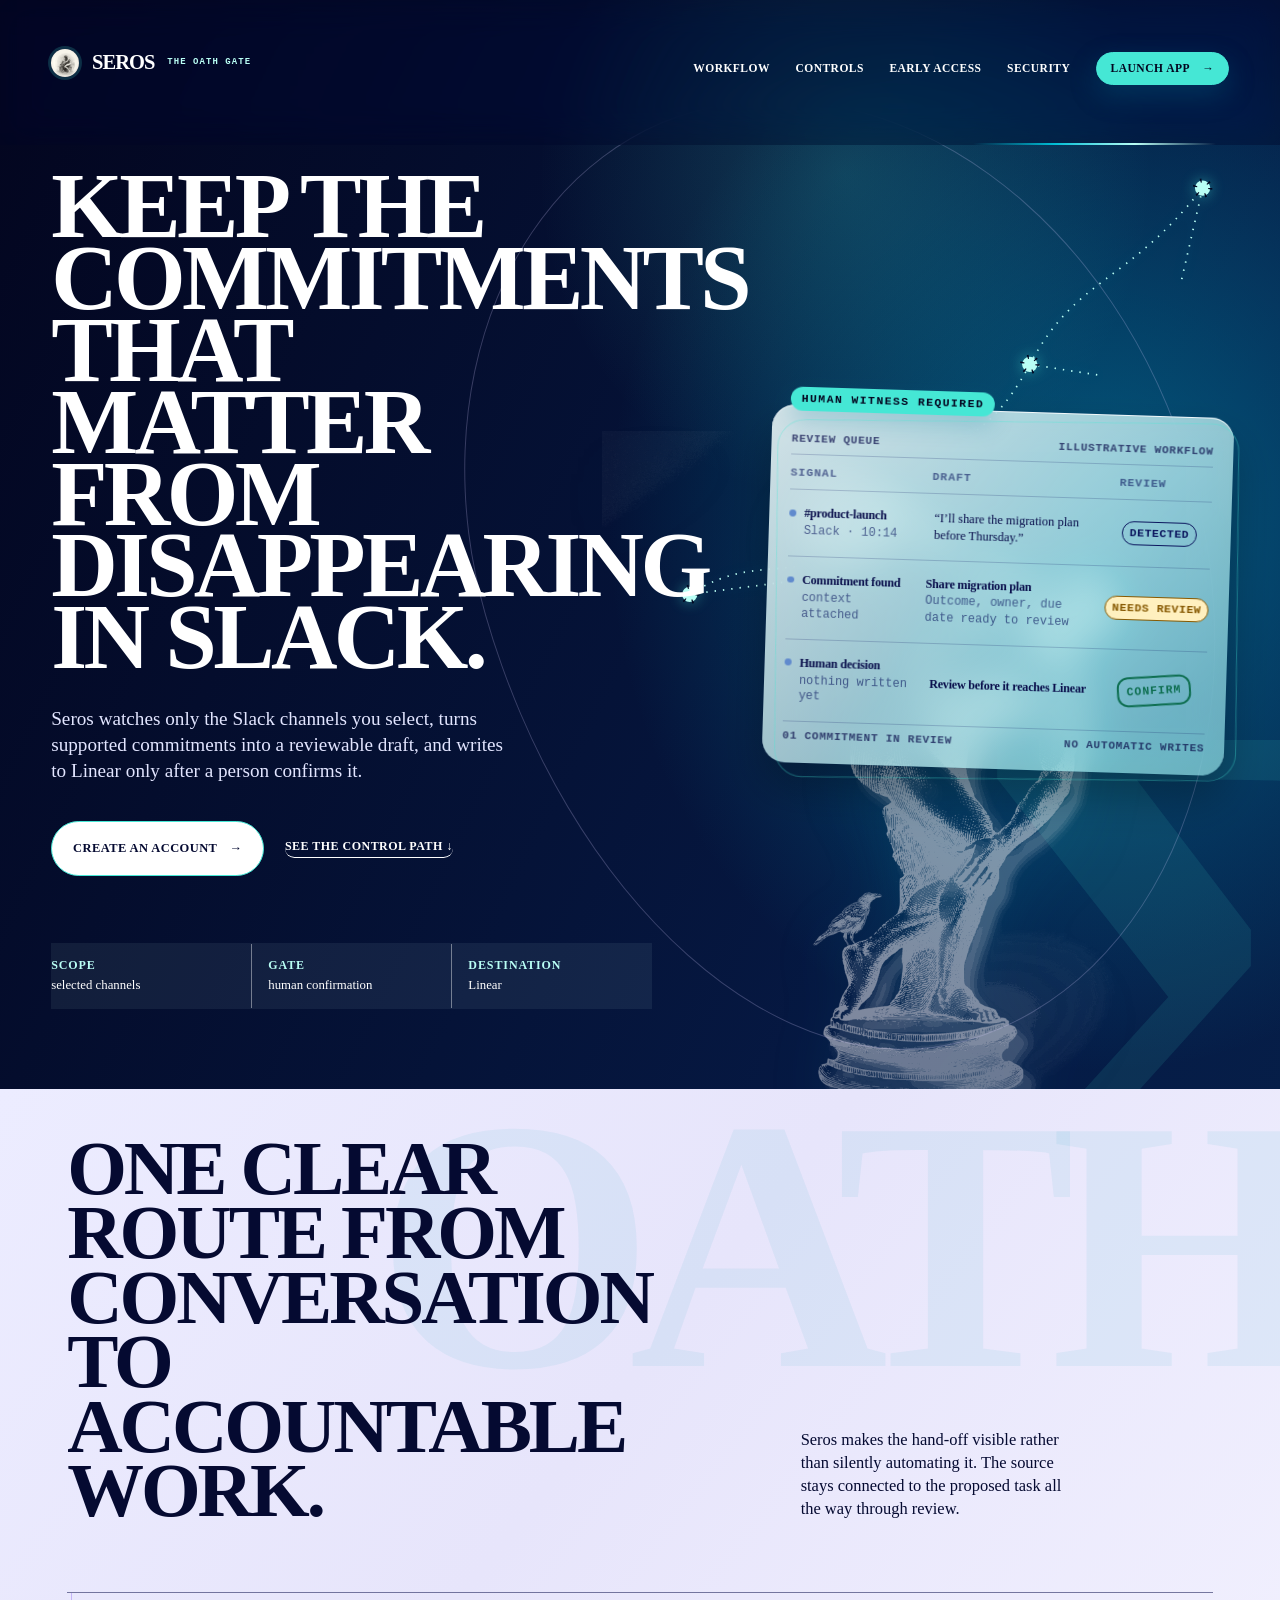
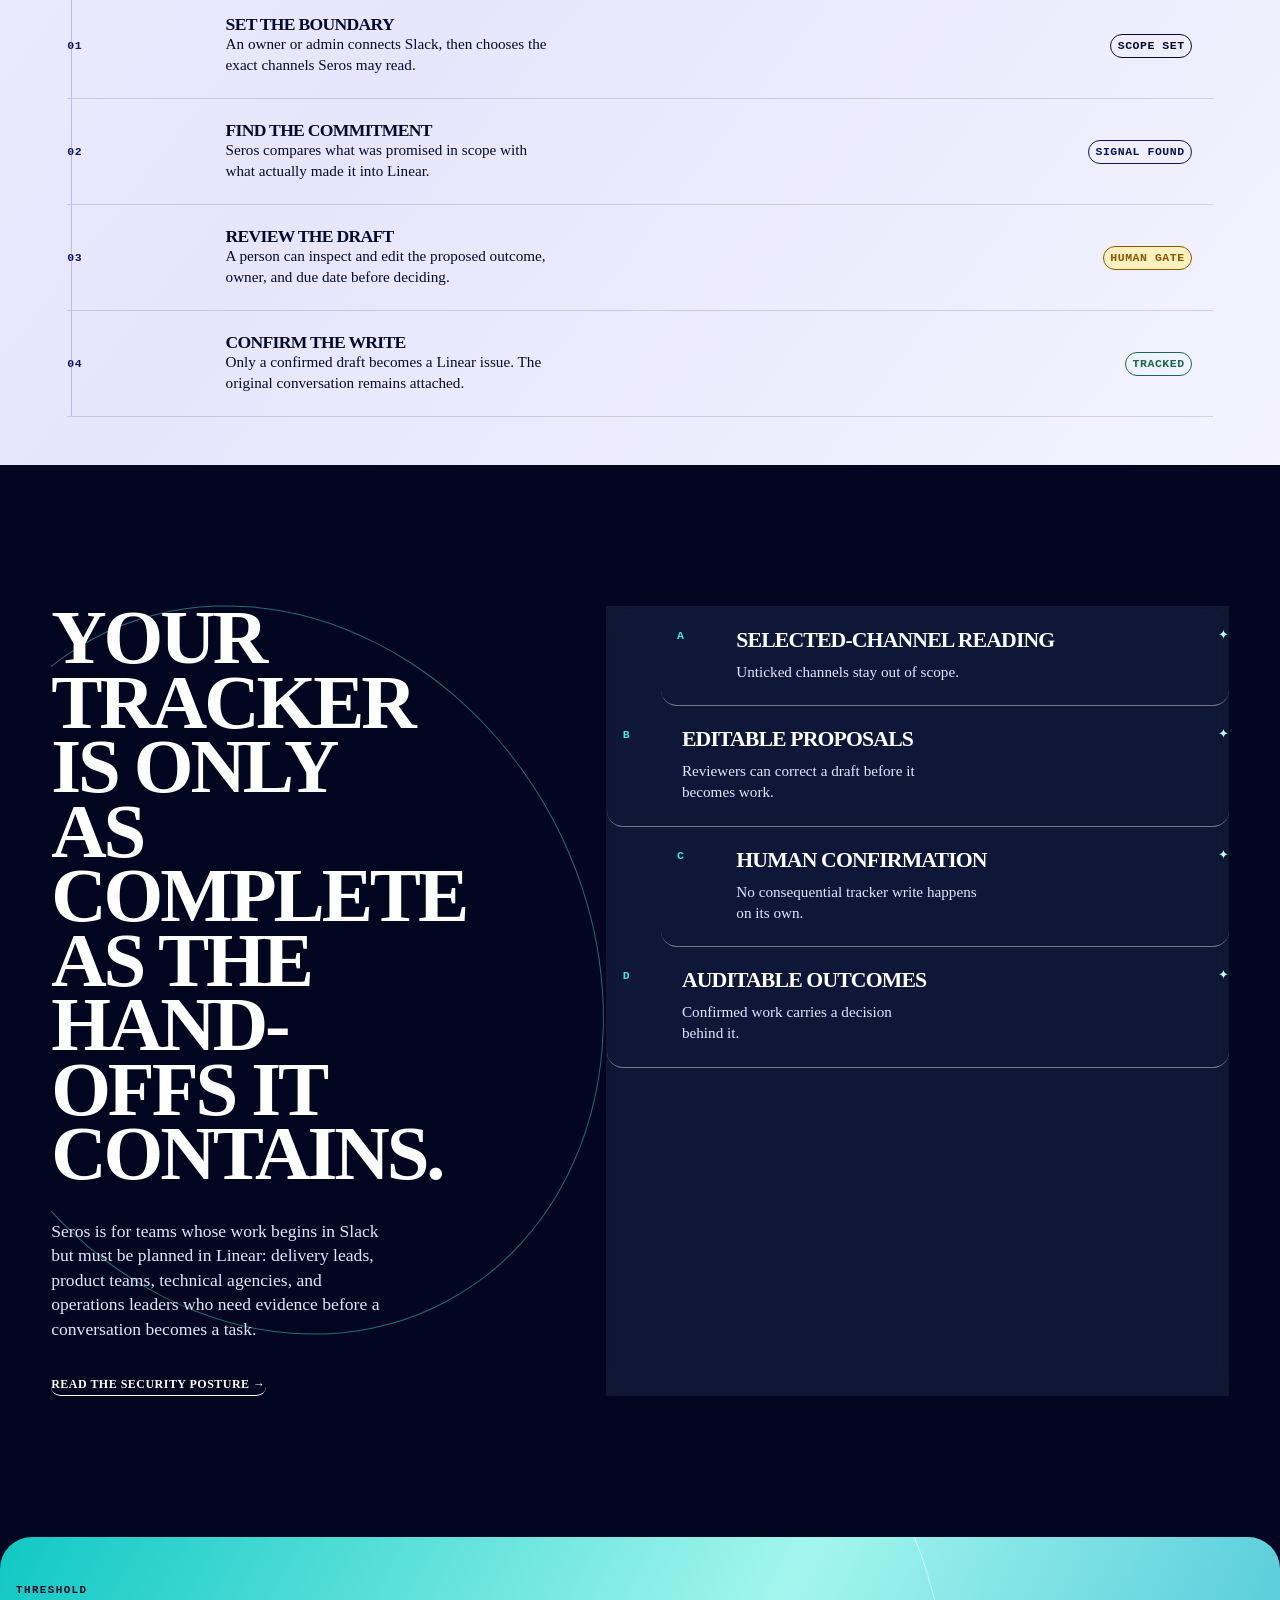
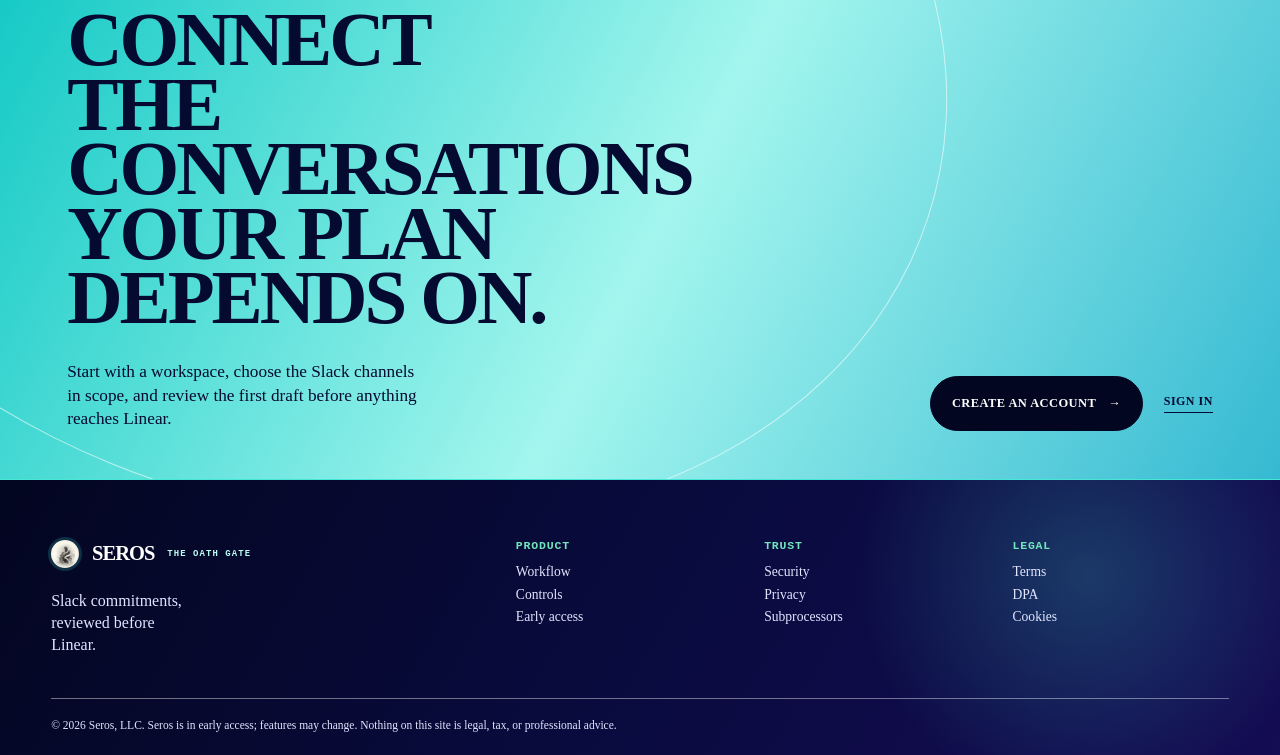
==== commit 03260191: "feat: refine website control surface" ====
--- a/index.html
+++ b/index.html
@@ -15,8 +15,8 @@
 <link rel="icon" href="/assets/icon-192.png">
 <link rel="apple-touch-icon" href="/assets/apple-touch-icon.png">
 <link rel="manifest" href="/manifest.json">
-<meta name="theme-color" content="#07192c">
-<link rel="stylesheet" href="/assets/styles.css?v=5">
+<meta name="theme-color" content="#183bd1">
+<link rel="stylesheet" href="/assets/styles.css?v=6">
 </head>
 <body class="signal-site">
 <a class="skip" href="#main">Skip to content</a>
@@ -37,7 +37,6 @@
 <section class="signal-hero">
   <div class="wrap hero-layout">
     <div class="hero-copy">
-      <p class="eyebrow"><span class="pulse" aria-hidden="true"></span> Slack → Linear / human-controlled</p>
       <h1>Keep the commitments that matter from disappearing in Slack.</h1>
       <p class="lede">Seros watches only the Slack channels you select, turns supported commitments into a reviewable draft, and writes to Linear only after a person confirms it.</p>
       <div class="cta">
@@ -51,8 +50,16 @@
       </dl>
     </div>
 
+    <div class="mythic-field" aria-hidden="true">
+      <svg class="mythic-route" viewBox="0 0 900 900" fill="none" xmlns="http://www.w3.org/2000/svg">
+        <path d="M90 728C206 653 269 742 375 600C456 491 508 529 578 398C646 271 714 286 826 145"/>
+        <path d="M90 728L245 708M375 600L478 604M578 398L680 414M826 145L796 276"/>
+        <circle cx="90" cy="728" r="11"/><circle cx="375" cy="600" r="11"/><circle cx="578" cy="398" r="11"/><circle cx="826" cy="145" r="11"/>
+      </svg>
+      <img src="/assets/seros-hero.png" alt="" decoding="async">
+    </div>
     <section class="commitment-board" aria-label="Illustrative Seros review board">
-      <div class="board-topline"><span>LIVE REVIEW BOARD</span><span>illustrative workflow</span></div>
+      <div class="board-topline"><span>REVIEW QUEUE</span><span>illustrative workflow</span></div>
       <div class="board-head"><span>Signal</span><span>Draft</span><span>Review</span></div>
       <article class="board-row source">
         <div class="signal-source"><span class="signal-dot"></span><strong>#product-launch</strong><small>Slack · 10:14</small></div>
@@ -77,7 +84,6 @@
 <section id="workflow" class="workflow-band">
   <div class="wrap">
     <div class="section-intro">
-      <p class="eyebrow">The control path</p>
       <h2>One clear route from conversation to accountable work.</h2>
       <p>Seros makes the hand-off visible rather than silently automating it. The source stays connected to the proposed task all the way through review.</p>
     </div>
@@ -92,7 +98,6 @@
 
 <section id="control" class="wrap control-grid">
   <div class="control-copy">
-    <p class="eyebrow">Control, not autopilot</p>
     <h2>Your tracker is only as complete as the hand-offs it contains.</h2>
     <p>Seros is for teams whose work begins in Slack but must be planned in Linear: delivery leads, product teams, technical agencies, and operations leaders who need evidence before a conversation becomes a task.</p>
     <a class="text-link" href="/security">Read the security posture <span aria-hidden="true">→</span></a>
@@ -107,7 +112,7 @@
 
 <section class="close-band">
   <div class="wrap close-layout">
-    <div><p class="eyebrow">Early access</p><h2>Connect the conversations your plan depends on.</h2><p>Start with a workspace, choose the Slack channels in scope, and review the first draft before anything reaches Linear.</p></div>
+    <div><h2>Connect the conversations your plan depends on.</h2><p>Start with a workspace, choose the Slack channels in scope, and review the first draft before anything reaches Linear.</p></div>
     <div class="close-actions"><a class="btn primary" href="https://app.seros.dev/signup">Create an account <span aria-hidden="true">→</span></a><a class="text-link light" href="https://app.seros.dev/login">Sign in</a></div>
   </div>
 </section>
@@ -115,9 +120,9 @@
 
 <footer class="site"><div class="wrap footer-grid">
   <div><a class="brand foot-brand" href="/"><img src="/assets/icon-192.png" alt=""><span>SEROS</span></a><p class="foot-blurb">Slack commitments, reviewed before Linear.</p></div>
-  <div><h4>Product</h4><a href="#workflow">Workflow</a><a href="#control">Controls</a><a href="/pricing">Early access</a></div>
-  <div><h4>Trust</h4><a href="/security">Security</a><a href="/privacy">Privacy</a><a href="/subprocessors">Subprocessors</a></div>
-  <div><h4>Legal</h4><a href="/terms">Terms</a><a href="/dpa">DPA</a><a href="/cookies">Cookies</a></div>
+  <div><p class="footer-label">Product</p><a href="#workflow">Workflow</a><a href="#control">Controls</a><a href="/pricing">Early access</a></div>
+  <div><p class="footer-label">Trust</p><a href="/security">Security</a><a href="/privacy">Privacy</a><a href="/subprocessors">Subprocessors</a></div>
+  <div><p class="footer-label">Legal</p><a href="/terms">Terms</a><a href="/dpa">DPA</a><a href="/cookies">Cookies</a></div>
 </div><div class="wrap fineprint">© 2026 Seros, LLC. Seros is in early access; features may change. Nothing on this site is legal, tax, or professional advice.</div></footer>
 </body>
 </html>
--- a/assets/styles.css
+++ b/assets/styles.css
@@ -1,60 +1,362 @@
-/* Seros signal board — shared marketing and legal-page system */
-:root{
-  --navy:#07192c; --navy-2:#0c2844; --blue:#2563eb; --blue-light:#83b8ff;
-  --paper:#f4f1e8; --white:#fffdf7; --ink:#102235; --muted:#5e6c79;
-  --line:rgba(16,34,53,.17); --amber:#f4b942; --green:#4db58a; --red:#d8655d;
-  --mono:ui-monospace,SFMono-Regular,Menlo,Monaco,Consolas,"Liberation Mono",monospace;
-  --sans:Inter,ui-sans-serif,system-ui,-apple-system,BlinkMacSystemFont,"Segoe UI",sans-serif;
-  --max:1180px;
-}
-*{box-sizing:border-box} html{scroll-behavior:smooth} body{margin:0;background:var(--paper);color:var(--ink);font-family:var(--sans);font-size:16px;line-height:1.55;background-image:linear-gradient(90deg,rgba(7,25,44,.025) 1px,transparent 1px),linear-gradient(rgba(7,25,44,.018) 1px,transparent 1px);background-size:46px 46px} a{color:inherit;text-underline-offset:3px} .wrap{width:min(var(--max),calc(100% - 48px));margin:0 auto}.skip{position:absolute;left:-10000px;z-index:99;background:var(--amber);color:var(--navy);padding:10px 14px;font-weight:800}.skip:focus{left:12px;top:12px}a:focus-visible,.btn:focus-visible{outline:3px solid var(--amber);outline-offset:4px}
-/* Navigation */
-header.site{position:sticky;top:0;z-index:20;background:rgba(7,25,44,.96);color:#f9f6ec;border-bottom:1px solid rgba(255,255,255,.14);backdrop-filter:blur(14px)}.rail-header{height:70px;display:flex;align-items:center;justify-content:space-between;gap:20px}.brand{display:inline-flex;align-items:center;gap:10px;text-decoration:none;font-family:var(--mono);font-weight:800;letter-spacing:.1em;font-size:.95rem}.brand img{width:27px;height:27px;border-radius:50%;border:1px solid rgba(255,255,255,.35)}.brand small{font-size:.59rem;text-transform:uppercase;letter-spacing:.12em;color:var(--blue-light);font-weight:600;border-left:1px solid rgba(255,255,255,.25);padding-left:10px}nav.site{display:flex;align-items:center;gap:24px}nav.site>a:not(.btn-nav-app){font-family:var(--mono);font-size:.72rem;font-weight:700;text-transform:uppercase;letter-spacing:.08em;color:rgba(255,255,255,.78);text-decoration:none}nav.site>a:not(.btn-nav-app):hover{color:#fff}.btn-nav-app,.btn{display:inline-flex;align-items:center;justify-content:center;gap:9px;font-family:var(--mono);font-size:.74rem;font-weight:800;text-transform:uppercase;letter-spacing:.07em;text-decoration:none;border:1px solid currentColor;padding:12px 16px;transition:transform .16s ease,background .16s ease}.btn-nav-app{background:var(--blue);border-color:var(--blue);color:#fff}.btn-nav-app:hover,.btn.primary:hover{transform:translateY(-2px);background:#4d82ff;border-color:#4d82ff}.btn.primary{background:var(--blue);color:#fff;border-color:var(--blue);box-shadow:5px 5px 0 rgba(7,25,44,.2)}
-/* Homepage */
-.signal-hero{color:#fff;background:var(--navy);overflow:hidden;position:relative}.signal-hero:before{content:"";position:absolute;inset:0;background:linear-gradient(90deg,rgba(255,255,255,.055) 1px,transparent 1px),linear-gradient(rgba(255,255,255,.04) 1px,transparent 1px);background-size:48px 48px;mask-image:linear-gradient(90deg,#000,transparent 86%)}.hero-layout{position:relative;min-height:635px;display:grid;grid-template-columns:minmax(0,1fr) minmax(460px,.98fr);align-items:center;gap:70px;padding:78px 0}.eyebrow{margin:0 0 16px;font:700 .69rem/1.2 var(--mono);letter-spacing:.12em;text-transform:uppercase;color:var(--blue-light)}.pulse{display:inline-block;width:8px;height:8px;margin-right:8px;background:var(--green);border-radius:50%;box-shadow:0 0 0 4px rgba(77,181,138,.15)}h1,h2,h3,h4{margin:0;color:inherit;line-height:1.04;letter-spacing:-.045em}h1{max-width:680px;font-size:clamp(3rem,5.4vw,5.6rem)}h2{font-size:clamp(2.2rem,4vw,4.25rem)}h3{font-size:1.08rem;letter-spacing:-.02em}.lede{max-width:610px;margin:25px 0 0;font-size:1.09rem;line-height:1.65;color:rgba(255,255,255,.79)}.cta{display:flex;align-items:center;gap:25px;margin-top:34px}.text-link{font:800 .75rem var(--mono);letter-spacing:.07em;text-transform:uppercase;text-decoration:none;border-bottom:1px solid currentColor;padding-bottom:4px}.text-link:hover{color:var(--blue)}.signal-facts{display:flex;gap:0;margin:56px 0 0;border-top:1px solid rgba(255,255,255,.2);border-bottom:1px solid rgba(255,255,255,.2)}.signal-facts div{flex:1;padding:15px 16px 15px 0}.signal-facts div+div{padding-left:16px;border-left:1px solid rgba(255,255,255,.2)}.signal-facts dt{font:700 .61rem var(--mono);letter-spacing:.12em;text-transform:uppercase;color:var(--blue-light)}.signal-facts dd{margin:5px 0 0;font-size:.86rem;font-weight:650}
-/* Product board */
-.commitment-board{background:#0a223b;border:1px solid rgba(255,255,255,.32);box-shadow:14px 14px 0 rgba(37,99,235,.3);font-family:var(--mono);animation:board-arrive .7s cubic-bezier(.2,.8,.2,1) both}.board-topline,.board-foot{display:flex;justify-content:space-between;padding:12px 15px;font-size:.6rem;font-weight:800;letter-spacing:.1em;text-transform:uppercase;color:var(--blue-light);background:rgba(255,255,255,.035)}.board-topline{border-bottom:1px solid rgba(255,255,255,.19)}.board-head{display:grid;grid-template-columns:1.1fr 1.45fr .7fr;padding:11px 15px;font-size:.59rem;font-weight:800;letter-spacing:.1em;text-transform:uppercase;color:rgba(255,255,255,.52);border-bottom:1px solid rgba(255,255,255,.16)}.board-row{display:grid;grid-template-columns:1.1fr 1.45fr .7fr;gap:12px;align-items:center;padding:17px 15px;border-bottom:1px solid rgba(255,255,255,.14)}.signal-source{display:grid;grid-template-columns:10px auto;column-gap:8px}.signal-source strong{font-size:.7rem;color:#fff}.signal-source small,.signal-copy small{grid-column:2;font-size:.61rem;color:rgba(255,255,255,.52);margin-top:3px}.signal-dot{width:7px;height:7px;border-radius:50%;background:var(--blue-light);margin-top:3px}.signal-copy{font-size:.72rem;line-height:1.45;color:rgba(255,255,255,.82)}.signal-copy strong{display:block;color:#fff;font-size:.75rem}.board-state,.track-state{justify-self:start;border:1px solid currentColor;padding:5px 7px;font:800 .56rem var(--mono);letter-spacing:.06em;text-transform:uppercase;white-space:nowrap}.detected{color:var(--blue-light)}.review{color:var(--amber);background:rgba(244,185,66,.08)}.confirmed{color:var(--green)}.scope{color:#b8d5ff}.confirm-stamp{justify-self:start;color:var(--green);border:2px solid var(--green);padding:7px 9px;font-weight:900;font-size:.7rem;letter-spacing:.09em;text-transform:uppercase;transform:rotate(-3deg)}.board-foot{color:rgba(255,255,255,.56);border:0}@keyframes board-arrive{from{opacity:0;transform:translate(20px,20px)}to{opacity:1;transform:none}}
-/* Sections */
-.workflow-band{padding:118px 0;background:#e8e4d9;border-bottom:1px solid var(--line)}.section-intro{display:grid;grid-template-columns:.8fr 1.5fr 1fr;gap:36px;align-items:end;margin-bottom:58px}.section-intro .eyebrow{margin-bottom:4px;color:#3868b1}.section-intro p:last-child{margin:0;color:var(--muted);font-size:.96rem}.track-list{padding:0;margin:0;list-style:none;border-top:2px solid var(--ink)}.track-list li{display:grid;grid-template-columns:80px minmax(220px,1.15fr) minmax(260px,1.6fr) 145px;gap:22px;align-items:center;padding:25px 0;border-bottom:1px solid var(--line)}.track-no,.card-index{font:800 .8rem var(--mono);letter-spacing:.09em;color:#4777bb}.track-list p{margin:5px 0 0;color:var(--muted);font-size:.91rem}.track-state{justify-self:end}.control-grid{display:grid;grid-template-columns:.85fr 1.15fr;gap:100px;padding-top:128px;padding-bottom:128px}.control-copy{padding-top:10px}.control-copy>p:not(.eyebrow){max-width:520px;color:var(--muted);font-size:1.02rem;margin:24px 0 30px}.control-cards{display:grid;grid-template-columns:1fr 1fr;border-top:1px solid var(--line);border-left:1px solid var(--line)}.control-cards article{min-height:190px;padding:25px;border-right:1px solid var(--line);border-bottom:1px solid var(--line);background:rgba(255,253,247,.45)}.control-cards article:nth-child(1){background:var(--navy);color:#fff}.control-cards article:nth-child(2){background:#dce9fb}.control-cards article:nth-child(3){background:#fcf0cf}.control-cards article p{margin:30px 0 0;color:inherit;opacity:.76;font-size:.88rem}.close-band{background:var(--blue);color:#fff;padding:82px 0}.close-layout{display:flex;justify-content:space-between;gap:60px;align-items:end}.close-layout h2{max-width:720px}.close-layout p:not(.eyebrow){max-width:650px;margin:19px 0 0;color:rgba(255,255,255,.85)}.close-layout .eyebrow{color:#d8e8ff}.close-actions{display:flex;align-items:center;gap:22px;white-space:nowrap}.close-band .btn.primary{background:#fff;color:var(--navy);border-color:#fff}.light{color:#fff}
-/* Shared legal/document pages */
-.doc{padding:70px 0 90px;max-width:900px}.doc-layout{display:grid;grid-template-columns:190px minmax(0,1fr);gap:55px}.doc-layout .toc{height:max-content;position:sticky;top:92px}.doc-layout .toc h2{font-size:.72rem;letter-spacing:.1em;text-transform:uppercase;font-family:var(--mono);margin:0 0 12px}.doc-layout .toc a{display:block;font-size:.82rem;margin:8px 0;color:var(--muted)}.doc-layout .doc-body{min-width:0}.doc .eyebrow{margin-top:8px}.doc h1{font-size:clamp(2.4rem,4vw,4.5rem)}.doc h2{font-size:clamp(1.6rem,2.7vw,2.5rem);margin:2.1em 0 .55em}.doc h3{margin-top:1.7em}.doc p,.doc li{max-width:72ch}.doc .lede{color:var(--muted)}.doc .cards{display:grid;grid-template-columns:repeat(3,1fr);gap:15px;margin:25px 0}.doc .card,.toc{padding:21px;border:1px solid var(--line);background:var(--white)}.doc .card p{color:var(--muted);font-size:.9rem}.doc table{width:100%;border-collapse:collapse}.doc td,.doc th{padding:12px;text-align:left;border-bottom:1px solid var(--line)}.doc th{font:800 .67rem var(--mono);letter-spacing:.1em;text-transform:uppercase}.doc code{background:#e3e8ee;padding:2px 5px}.doc .banner{padding:16px;border-left:4px solid var(--blue);background:#e7f0ff}.doc .cta{margin-bottom:28px}
-/* Footer */
-footer.site{background:var(--navy);color:#fff;padding:50px 0 28px}.footer-grid{display:grid;grid-template-columns:2fr 1fr 1fr 1fr;gap:25px}.footer-grid h4{font:800 .65rem var(--mono);letter-spacing:.13em;text-transform:uppercase;color:var(--blue-light);margin-bottom:14px}.footer-grid a:not(.brand){display:block;margin:8px 0;color:rgba(255,255,255,.75);font-size:.82rem;text-decoration:none}.footer-grid a:not(.brand):hover{color:#fff}.foot-blurb{max-width:230px;color:rgba(255,255,255,.6);font-size:.82rem}.fineprint{border-top:1px solid rgba(255,255,255,.16);margin-top:38px;padding-top:18px;color:rgba(255,255,255,.5);font-size:.68rem}
-@media(max-width:900px){.doc-layout{display:block}.doc-layout .toc{position:static;margin-bottom:32px}.hero-layout{min-height:auto;grid-template-columns:1fr;gap:52px;padding:64px 0}.commitment-board{max-width:650px;width:100%}.section-intro{grid-template-columns:1fr;gap:15px}.track-list li{grid-template-columns:50px 1fr 120px}.track-list li>p{grid-column:2/4}.control-grid{grid-template-columns:1fr;gap:48px;padding-top:82px;padding-bottom:82px}.close-layout{display:block}.close-actions{margin-top:30px}.footer-grid{grid-template-columns:1fr 1fr}}
-@media(max-width:650px){.wrap{width:min(var(--max),calc(100% - 32px))}.rail-header{height:auto;padding:14px 0;align-items:flex-start}.brand small{display:none}nav.site{gap:13px;justify-content:flex-end}nav.site>a:not(.btn-nav-app){display:none}.btn-nav-app{padding:10px 11px;font-size:.65rem}h1{font-size:clamp(2.65rem,13vw,4rem)}.hero-layout{padding:52px 0}.signal-facts{margin-top:38px}.board-head{display:none}.board-row{grid-template-columns:1fr;gap:8px}.board-state,.confirm-stamp{justify-self:start}.board-topline span:last-child{display:none}.track-list li{grid-template-columns:36px 1fr;gap:12px}.track-list li>p{grid-column:2}.track-state{grid-column:2;justify-self:start}.control-cards{grid-template-columns:1fr}.close-band{padding:64px 0}.close-actions{align-items:flex-start;flex-direction:column}.doc{padding:45px 0 65px}.doc .cards{grid-template-columns:1fr}.footer-grid{grid-template-columns:1fr 1fr;gap:30px}.footer-grid>div:first-child{grid-column:1/-1}.cta{align-items:flex-start;flex-direction:column;gap:17px}}
-@media(prefers-reduced-motion:reduce){*,*:before,*:after{animation:none!important;transition:none!important}}
-
-
-/* Accessibility finish: keep the signal-board character while retaining readable, durable controls. */
-:root{
-  /* Canonical brand token retained for shared brand compatibility. */
-  --seros-steel:#608ACD;
-  --paper:#edf2f5;
-  --muted:#465765;
-  --blue:#1d4ed8;
-  --blue-light:#a9ceff;
-}
-header.site .wrap:not(.rail-header){height:70px;display:flex;align-items:center;justify-content:space-between;gap:20px}
-header.site .wrap:not(.rail-header) nav.site{margin-left:auto}
-.btn-nav-app,.btn{font-size:.75rem}
-.brand small{font-size:.65rem}
-.btn-nav-app:hover,.btn.primary:hover{background:#1d4ed8;border-color:#1d4ed8}
-.section-intro .eyebrow{color:#285c9d}
-.section-intro p:last-child,.control-copy>p:not(.eyebrow){color:var(--muted)}
-.close-layout .eyebrow{color:#fff}
-.board-topline,.board-foot{font-size:.7rem}
-.board-head{font-size:.7rem}
-.signal-source strong{font-size:.75rem}
-.signal-source small,.signal-copy small{font-size:.7rem}
-.signal-copy{font-size:.78rem}
-.signal-copy strong{font-size:.8rem}
-.board-state,.track-state{font-size:.7rem;padding:6px 8px}
-.track-no,.card-index{font-size:.8rem}
-.footer-grid h4{font-size:.7rem}
-footer.site .fineprint{font-size:.72rem}
-.doc .lede{color:#465765}
-.btn.ghost{color:var(--blue);border-color:var(--blue);background:transparent}
-.btn.ghost:hover{color:#fff;background:var(--blue)}
-@media(max-width:650px){
-  header.site .wrap:not(.rail-header){height:auto;padding:14px 0;align-items:flex-start}
-}
+/* Seros marketing site — cobalt editorial system, inspired by Hermes Agent's cinematic hierarchy. */
+:root {
+  --seros-blue: #183bd1;
+  --seros-blue-deep: #10279a;
+  --seros-steel: #608acd;
+  --seros-ice: #dce9ff;
+  --seros-paper: #f6f7fb;
+  --seros-ink: #07135c;
+  --seros-green: #73e5bd;
+  --seros-amber: #ffd166;
+  --seros-white: #fff;
+  --line: rgba(255,255,255,.42);
+  --ink-line: rgba(7,19,92,.2);
+  --serif: Georgia, 'Times New Roman', serif;
+  --mono: 'Courier New', Courier, monospace;
+  --max: 1440px;
+}
+* { box-sizing: border-box; }
+html { scroll-behavior: smooth; background: var(--seros-blue); }
+body { margin: 0; min-width: 320px; background: var(--seros-blue); color: var(--seros-white); font-family: var(--serif); }
+a { color: inherit; }
+a:focus-visible, button:focus-visible { outline: 3px solid var(--seros-amber); outline-offset: 5px; }
+::selection { color: var(--seros-blue-deep); background: var(--seros-green); }
+.skip { position: fixed; z-index: 100; top: -100px; left: 18px; color: var(--seros-blue-deep); background: var(--seros-amber); padding: .7rem 1rem; font: 700 .8rem/1 var(--mono); text-transform: uppercase; letter-spacing: .06em; }
+.skip:focus { top: 18px; }
+.wrap { width: min(var(--max), calc(100% - clamp(2rem, 8vw, 11rem))); margin: 0 auto; }
+
+/* Header */
+header.site { position: absolute; z-index: 10; inset: 0 0 auto; background: transparent; color: var(--seros-white); }
+.rail-header { display: grid; grid-template-columns: 1fr auto 1fr; align-items: start; min-height: 145px; padding-top: clamp(1.6rem, 3.8vw, 4.2rem); }
+.brand { display: inline-flex; align-items: center; gap: .65rem; width: max-content; text-decoration: none; font: 800 clamp(1rem, 1.6vw, 1.35rem)/.85 var(--serif); letter-spacing: -.045em; text-transform: uppercase; }
+.brand img { width: 1.75rem; height: 1.75rem; border-radius: 50%; }
+.brand small { display: none; }
+nav.site { grid-column: 3; grid-row: 1; display: flex; justify-content: flex-end; flex-wrap: wrap; gap: clamp(.8rem, 2vw, 2rem); align-items: center; padding-top: .22rem; }
+nav.site > a:not(.btn-nav-app) { font: 700 clamp(.72rem, .85vw, .8rem)/1 var(--serif); letter-spacing: .04em; text-decoration: none; text-transform: uppercase; text-underline-offset: .38em; }
+nav.site > a:not(.btn-nav-app):hover { text-decoration: underline; }
+.btn-nav-app, .btn { display: inline-flex; align-items: center; justify-content: center; gap: .75rem; text-decoration: none; border: 1px solid currentColor; transition: color .2s ease, background .2s ease, transform .2s ease; }
+.btn-nav-app { padding: .62rem .85rem; background: var(--seros-white); color: var(--seros-blue-deep); font: 700 .72rem/1 var(--serif); letter-spacing: .045em; text-transform: uppercase; }
+.btn-nav-app:hover { color: var(--seros-white); background: transparent; transform: translateY(-2px); }
+
+/* Hero: the page's central visual statement */
+.signal-hero { position: relative; min-height: max(735px, 100svh); overflow: clip; background: var(--seros-blue); }
+.signal-hero::before { content: ''; position: absolute; z-index: 0; inset: 0; opacity: .72; background: radial-gradient(ellipse 58% 63% at 84% 54%, rgba(117,157,255,.42), transparent 66%), radial-gradient(ellipse 43% 46% at 75% 30%, rgba(255,255,255,.12), transparent 66%); }
+.signal-hero::after { content: 'S'; position: absolute; right: -2.5vw; bottom: -20vw; z-index: 0; color: rgba(255,255,255,.065); font: 900 clamp(35rem, 66vw, 70rem)/.75 var(--serif); letter-spacing: -.15em; }
+.hero-layout { position: relative; z-index: 1; min-height: max(735px, 100svh); padding: clamp(10rem, 19vh, 13rem) 0 5rem; display: grid; grid-template-columns: minmax(0, 1.13fr) minmax(23rem, .87fr); gap: clamp(2.5rem, 9vw, 11rem); align-items: center; }
+.hero-copy { max-width: 48rem; }
+.eyebrow { display: none; }
+h1, h2, h3, h4 { margin: 0; font-weight: 800; letter-spacing: -.04em; }
+h1 { max-width: 11.7ch; font-size: clamp(3.8rem, 7.2vw, 8.2rem); line-height: .78; text-transform: uppercase; text-wrap: balance; }
+.lede { max-width: 49ch; margin: 2rem 0 0; font-size: clamp(1.05rem, 1.5vw, 1.32rem); line-height: 1.35; color: var(--seros-ice); }
+.cta { display: flex; flex-wrap: wrap; align-items: center; gap: 1.3rem; margin-top: 2.3rem; }
+.btn.primary { min-height: 3.45rem; padding: 1rem 1.3rem; color: var(--seros-blue-deep); background: var(--seros-white); font: 700 .78rem/1 var(--serif); letter-spacing: .035em; text-transform: uppercase; }
+.btn.primary:hover { color: var(--seros-white); background: transparent; transform: translateY(-3px); }
+.text-link { display: inline-block; padding-bottom: .24rem; border-bottom: 1px solid currentColor; font: 700 .75rem/1.2 var(--serif); letter-spacing: .04em; text-transform: uppercase; text-decoration: none; text-underline-offset: .35em; }
+.text-link:hover { color: var(--seros-green); }
+.signal-facts { display: grid; grid-template-columns: repeat(3,1fr); gap: 0; max-width: 42rem; margin: 4.2rem 0 0; border-top: 1px solid var(--line); border-bottom: 1px solid var(--line); }
+.signal-facts div { min-width: 0; padding: .9rem 1rem .95rem 0; }
+.signal-facts div + div { padding-left: 1rem; border-left: 1px solid var(--line); }
+.signal-facts dt { font: 700 .75rem/1.25 var(--serif); letter-spacing: .075em; text-transform: uppercase; color: var(--seros-green); }
+.signal-facts dd { margin: .3rem 0 0; font-size: clamp(.8rem, 1vw, .92rem); line-height: 1.1; }
+
+/* The review artifact is intentionally a field log, not a dashboard card. */
+.commitment-board { position: relative; width: min(100%, 35rem); margin-left: auto; padding: 1.25rem; color: var(--seros-blue-deep); background: var(--seros-paper); border-radius: .2rem; transform: rotate(1.8deg); animation: board-in .8s cubic-bezier(.2,.8,.2,1) both; }
+.commitment-board::before { content: 'REVIEW QUEUE'; position: absolute; z-index: -1; left: 1.1rem; top: -1.1rem; padding: .37rem .7rem; color: var(--seros-white); background: var(--seros-blue-deep); font: 700 .72rem/1 var(--mono); letter-spacing: .12em; }
+.board-topline, .board-foot { display: flex; justify-content: space-between; gap: .75rem; padding: .5rem 0; font: 700 .7rem/1.2 var(--mono); letter-spacing: .06em; text-transform: uppercase; color: rgba(7,19,92,.66); }
+.board-topline { border-bottom: 1px solid var(--ink-line); }
+.board-head { display: grid; grid-template-columns: 1.1fr 1.45fr .72fr; padding: .7rem 0; border-bottom: 1px solid var(--ink-line); font: 700 .72rem/1 var(--mono); letter-spacing: .08em; text-transform: uppercase; color: rgba(7,19,92,.6); }
+.board-row { display: grid; grid-template-columns: 1.1fr 1.45fr .72fr; gap: .6rem; align-items: center; padding: 1rem 0; border-bottom: 1px solid var(--ink-line); }
+.signal-source { display: grid; grid-template-columns: .55rem 1fr; gap: 0 .38rem; }
+.signal-dot { width: .43rem; height: .43rem; margin-top: .2rem; border-radius: 50%; background: var(--seros-steel); }
+.signal-source strong, .signal-copy strong { font: 800 .76rem/1.2 var(--serif); letter-spacing: -.02em; }
+.signal-source small, .signal-copy small { grid-column: 2; margin-top: .2rem; font: .75rem/1.3 var(--mono); color: rgba(7,19,92,.62); }
+.signal-copy { font-size: .78rem; line-height: 1.35; }
+.signal-copy strong { display: block; }
+.board-state, .track-state { display: inline-block; width: max-content; padding: .34rem .4rem; border: 1px solid currentColor; font: 700 .72rem/1 var(--mono); letter-spacing: .045em; text-transform: uppercase; white-space: nowrap; }
+.detected { color: var(--seros-blue); }.review { color: #865800; background: #fff0bf; }.confirmed { color: #126b4d; }.scope { color: var(--seros-blue-deep); }
+.confirm-stamp { display: inline-block; width: max-content; color: #126b4d; padding: .44rem .48rem; border: 2px solid currentColor; font: 800 .72rem/1 var(--mono); letter-spacing: .08em; text-transform: uppercase; transform: rotate(-5deg); }
+.board-foot { padding-bottom: 0; }
+@keyframes board-in { from { opacity: 0; transform: rotate(3deg) translateY(1.8rem); } to { opacity: 1; transform: rotate(1.8deg) translateY(0); } }
+
+/* Workflow: white paper severed by a strong blue interval */
+.workflow-band { position: relative; z-index: 1; padding: clamp(5rem, 10vw, 10rem) 16px;  color: var(--seros-blue-deep); background: var(--seros-paper); }
+.workflow-band > .wrap { padding-inline: 0; }
+.section-intro { display: grid; grid-template-columns: minmax(0, 1.2fr) minmax(15rem, .8fr); gap: clamp(2rem, 9vw, 9rem); align-items: end; margin-bottom: 4.3rem; }
+h2 { max-width: 13ch; font-size: clamp(3rem, 6vw, 6.5rem); line-height: .84; text-transform: uppercase; text-wrap: balance; }
+.section-intro p:last-child { max-width: 34ch; margin: 0 0 .2rem; font-size: 1.03rem; line-height: 1.4; }
+.track-list { padding: 0; margin: 0; list-style: none; border-top: 1px solid var(--seros-blue-deep); }
+.track-list li { display: grid; grid-template-columns: minmax(3rem,.32fr) minmax(10rem,.75fr) minmax(16rem,1.45fr) auto; gap: 1.3rem; align-items: center; padding: 1.45rem 0; border-bottom: 1px solid var(--ink-line); }
+.track-no, .card-index { font: 700 .72rem/1 var(--mono); letter-spacing: .06em; }
+.track-list h3 { font-size: 1.1rem; line-height: 1; text-transform: uppercase; }
+.track-list p { margin: 0; font-size: .95rem; line-height: 1.35; }
+.track-state { justify-self: end; }
+
+/* Controls use a blue broadside with typographic feature bands. */
+.control-grid { display: grid; grid-template-columns: minmax(0,.8fr) minmax(0,1.2fr); gap: clamp(3rem, 11vw, 13rem); padding-top: clamp(5rem, 11vw, 11rem); padding-bottom: clamp(5rem, 11vw, 11rem); }
+.control-copy h2 { max-width: 9ch; }
+.control-copy > p:not(.eyebrow) { max-width: 38ch; margin: 2rem 0; font-size: 1.1rem; line-height: 1.4; color: var(--seros-ice); }
+.control-cards { border-top: 1px solid var(--line); }
+.control-cards article { display: grid; grid-template-columns: 2.7rem 1fr; gap: .4rem 1rem; padding: 1.45rem 0; border-bottom: 1px solid var(--line); }
+.control-cards article:nth-child(odd) { margin-left: 3.4rem; }
+.control-cards h3 { font-size: clamp(1.05rem, 1.7vw, 1.4rem); line-height: 1; text-transform: uppercase; }
+.control-cards p { grid-column: 2; max-width: 32ch; margin: .15rem 0 0; color: var(--seros-ice); font-size: .95rem; line-height: 1.4; }
+.card-index { color: var(--seros-green); }
+
+.close-band { padding: clamp(5rem, 10vw, 9rem) 16px;  color: var(--seros-blue-deep); background: var(--seros-green); }
+.close-band > .wrap { padding-inline: 0; }
+.close-layout { display: grid; grid-template-columns: minmax(0,1.2fr) auto; gap: 4rem; align-items: end; }
+.close-layout h2 { max-width: 13ch; }
+.close-layout p:not(.eyebrow) { max-width: 42ch; margin: 1.8rem 0 0; font-size: 1.08rem; line-height: 1.38; }
+.close-actions { display: flex; align-items: center; gap: 1.3rem; white-space: nowrap; }
+.close-band .btn.primary { color: var(--seros-white); background: var(--seros-blue-deep); }
+.close-band .btn.primary:hover { color: var(--seros-blue-deep); background: transparent; }
+.close-band .text-link:hover { color: var(--seros-blue); }
+
+footer.site { padding: 3.8rem 0 1.5rem; color: var(--seros-white); background: var(--seros-blue-deep); }
+.footer-grid { display: grid; grid-template-columns: 2fr repeat(3,1fr); gap: 2rem; }
+.footer-grid h4, .footer-grid .footer-label { margin: 0 0 .8rem; font: 700 .72rem/1 var(--mono); letter-spacing: .07em; text-transform: uppercase; color: var(--seros-green); }
+.footer-grid a:not(.brand) { display: block; margin: .4rem 0; color: var(--seros-ice); font-size: .85rem; text-decoration: none; }
+.footer-grid a:not(.brand):hover { color: var(--seros-white); text-decoration: underline; text-underline-offset: .28em; }
+.foot-blurb { max-width: 19ch; margin: 1.1rem 0 0; color: var(--seros-ice); line-height: 1.4; }
+.fineprint { margin-top: 2.6rem; padding-top: 1.2rem; border-top: 1px solid var(--line); color: var(--seros-ice); font-size: .72rem; }
+
+/* Other Seros pages retain their document function in the same system. */
+.doc { padding: 12rem 0 7rem; max-width: 900px; }
+.doc-layout { display: grid; grid-template-columns: 180px minmax(0,1fr); gap: 4rem; }
+.doc-layout .toc { height: max-content; position: sticky; top: 2rem; }
+.doc-layout .toc h2 { font: 700 .72rem/1.2 var(--mono); letter-spacing: .07em; }
+.doc-layout .toc a { display: block; margin: .7rem 0; color: var(--seros-ice); font-size: .85rem; }
+.doc h1 { font-size: clamp(3rem,6vw,6rem); }.doc h2 { margin: 1.8em 0 .55em; font-size: clamp(2rem,4vw,3.4rem); }.doc h3 { margin-top: 1.6em; font-size: 1.2rem; }.doc p,.doc li { max-width: 70ch; }.doc .lede { color: var(--seros-ice); }.doc .cards { display:grid; grid-template-columns:repeat(3,1fr); gap:1rem; margin:2rem 0; }.doc .card,.toc { padding:1rem; border:1px solid var(--line); }.doc .card p { color:var(--seros-ice); font-size:.9rem; }.doc table { width:100%; border-collapse:collapse; }.doc td,.doc th { padding:.75rem; border-bottom:1px solid var(--line); text-align:left; }.doc th { font:700 .72rem/1 var(--mono); letter-spacing:.07em; text-transform:uppercase; }.doc code { padding:.1rem .25rem; background:rgba(255,255,255,.14); }.doc .banner { padding:1rem; border:1px solid var(--seros-green); background:rgba(115,229,189,.13); }
+
+@media (max-width: 900px) {
+  .rail-header { min-height: 105px; }.hero-layout { grid-template-columns: 1fr; padding-top: 9rem; gap: 4rem; }.hero-copy { max-width: 54rem; }.commitment-board { margin: 0; }.section-intro,.control-grid,.close-layout { grid-template-columns: 1fr; }.section-intro { gap: 1.5rem; }.control-grid { gap: 3.5rem; }.close-actions { justify-self: start; }.doc-layout { display:block; }.doc-layout .toc { position:static; margin-bottom:2rem; }
+}
+@media (max-width: 650px) {
+  .wrap { width: min(var(--max), calc(100% - 2rem)); }.rail-header { display:flex; min-height:88px; justify-content:space-between; }.brand { font-size:1.15rem; }.brand img { width:1.4rem; height:1.4rem; } nav.site { display:flex; padding:0; gap:.8rem; } nav.site > a:not(.btn-nav-app) { display:none; }.btn-nav-app { padding:.58rem .65rem; font-size:.72rem; } h1 { font-size:clamp(3rem,14vw,4rem); letter-spacing:-.035em; }.hero-layout { padding-top:8rem; padding-bottom:3rem; }.signal-facts { margin-top:3rem; }.signal-facts dd { font-size:.72rem; }.commitment-board { padding:1rem; transform:none; }.commitment-board::before { left:.6rem; }.board-head { display:none; }.board-row { grid-template-columns:1fr; gap:.55rem; }.board-state,.confirm-stamp { justify-self:start; }.board-topline span:last-child { display:none; }.track-list li { grid-template-columns:2.3rem 1fr; gap:.7rem; }.track-list li > p { grid-column:2; }.track-state { grid-column:2; justify-self:start; }.control-cards article:nth-child(odd) { margin-left:0; }.close-actions { flex-direction:column; align-items:flex-start; gap:1.1rem; }.footer-grid { grid-template-columns:1fr 1fr; }.footer-grid > div:first-child { grid-column:1/-1; }.doc { padding-top:8rem; }.doc .cards { grid-template-columns:1fr; }
+}
+@media (prefers-reduced-motion: reduce) { *,*::before,*::after { scroll-behavior:auto !important; animation:none !important; transition:none !important; } }
+
+
+/* Oath Gate — shared modern-mythology system.
+   The engraving is real Seros brand art; routes and seals are geometric wayfinding,
+   never a claim that automation acts without a human decision. */
+:root {
+  --seros-vellum: #f3efe2;
+  --seros-ink: #0a1f78;
+  --seros-gold: #e8c76d;
+  --seros-night: #091c81;
+  --seros-route: rgba(232,199,109,.75);
+}
+html { background: var(--seros-night); }
+body { min-height: 100vh; }
+body::selection { color: var(--seros-night); background: var(--seros-gold); }
+
+/* A restrained celestial rule appears on every route without becoming a literal fantasy UI. */
+header.site::after {
+  content: ''; position: absolute; right: clamp(1rem, 5vw, 6rem); bottom: 0;
+  width: clamp(8rem, 19vw, 19rem); height: 1px; background: var(--seros-route);
+}
+.brand { gap: .8rem; }
+.brand::after { content: 'THE OATH GATE'; color: var(--seros-gold); font: 700 .56rem/1 var(--mono); letter-spacing: .12em; white-space: nowrap; }
+.brand small { display: none; }
+.btn-nav-app, .btn.primary { border-color: var(--seros-gold); }
+.btn-nav-app { color: var(--seros-night); background: var(--seros-gold); }
+.btn-nav-app:hover { color: var(--seros-gold); background: transparent; }
+
+.signal-hero { background: var(--seros-blue-deep); isolation: isolate; }
+.signal-hero::before { opacity: 1; background: radial-gradient(ellipse 60% 70% at 84% 52%, rgba(53,95,231,.6), transparent 68%), radial-gradient(ellipse 36% 42% at 69% 18%, rgba(232,199,109,.16), transparent 64%); }
+.signal-hero::after { content: 'Σ'; right: -5vw; bottom: -13vw; color: rgba(232,199,109,.07); font-size: clamp(29rem, 58vw, 64rem); }
+.hero-layout { z-index: 2; }
+.hero-copy { position: relative; z-index: 3; }
+h1 { max-width: 12ch; }
+.mythic-field { position: absolute; z-index: 1; inset: 0; overflow: hidden; pointer-events: none; }
+.mythic-field img { position: absolute; right: clamp(-13rem, -8vw, -4rem); bottom: -4.5rem; width: min(57vw, 48rem); max-height: 94%; object-fit: contain; object-position: bottom right; filter: brightness(0) invert(1); opacity: .42; mix-blend-mode: screen; }
+.mythic-route { position: absolute; right: clamp(-6rem, -2vw, 1rem); top: 8%; width: min(49vw, 45rem); height: auto; overflow: visible; stroke: var(--seros-route); stroke-width: 2; stroke-dasharray: 2 10; animation: oath-route 2.4s cubic-bezier(.2,.8,.2,1) both; }
+.mythic-route circle { fill: var(--seros-gold); stroke: var(--seros-blue-deep); stroke-width: 6; }
+@keyframes oath-route { from { opacity: .15; stroke-dashoffset: 160; transform: translateY(1.4rem); } to { opacity: 1; stroke-dashoffset: 0; transform: none; } }
+
+.commitment-board { z-index: 3; border: 0; box-shadow: 0 24px 44px rgba(0,0,0,.27); }
+.commitment-board::before { content: 'HUMAN WITNESS REQUIRED'; color: var(--seros-night); background: var(--seros-gold); }
+.board-topline { color: var(--seros-night); }
+.confirm-stamp { color: #0e6e50; border-color: #0e6e50; }
+.signal-facts dt, .card-index { color: var(--seros-gold); }
+
+.workflow-band { position: relative; overflow: hidden; padding-block: clamp(1.5rem, 4vw, 3rem); background: var(--seros-vellum); }
+.workflow-band::before { content: 'OATH'; position: absolute; z-index: 0; right: -1.5rem; top: 2rem; color: rgba(10,31,120,.045); font: 800 clamp(12rem, 28vw, 28rem)/.7 var(--serif); letter-spacing: -.07em; }
+.workflow-band > .wrap { position: relative; z-index: 1; }
+.track-list { border-top-color: var(--seros-ink); }
+.track-list li { position: relative; }
+.track-list li::before { content: ''; position: absolute; left: .24rem; top: 0; bottom: 0; width: 1px; background: rgba(10,31,120,.17); }
+.track-no { color: var(--seros-blue); }
+.control-grid { position: relative; isolation: isolate; }
+.control-grid::before { content: ''; position: absolute; z-index: -1; left: -8vw; top: 12%; width: 50vw; height: 70%; border: 1px solid rgba(232,199,109,.22); border-radius: 50%; transform: rotate(-28deg); }
+.control-cards { border-color: rgba(232,199,109,.58); }
+.control-cards article { position: relative; }
+.control-cards article::after { content: '✦'; position: absolute; right: 0; top: 1.25rem; color: var(--seros-gold); font-size: .8rem; }
+.close-band { padding-block: clamp(1.5rem, 4vw, 3rem); background: var(--seros-gold); }
+.close-band::before { content: 'THRESHOLD'; display: block; margin-bottom: .8rem; font: 700 .68rem/1 var(--mono); letter-spacing: .13em; color: var(--seros-night); }
+.close-band .btn.primary { border-color: var(--seros-night); }
+
+/* Document routes: dense, legal and accessible first; mythic material stays in the frame. */
+body:not(.signal-site) { color: var(--seros-ink); background: var(--seros-vellum); }
+body:not(.signal-site)::before { content: ''; position: fixed; z-index: 0; right: -19rem; top: 5rem; width: min(57vw, 50rem); height: min(74vh, 52rem); background: url('/assets/seros-hero.png') no-repeat right top / contain; opacity: .06; pointer-events: none; }
+body:not(.signal-site) header.site { position: absolute; background: var(--seros-night); }
+body:not(.signal-site) .doc { position: relative; z-index: 1; }
+body:not(.signal-site) .doc h1 { max-width: 13ch; color: var(--seros-night); }
+body:not(.signal-site) .doc h2 { max-width: 20ch; color: var(--seros-blue-deep); }
+body:not(.signal-site) .doc .lede { color: #243d93; }
+body:not(.signal-site) .doc a { color: var(--seros-blue); text-decoration-color: rgba(24,59,209,.45); text-underline-offset: .22em; }
+body:not(.signal-site) .doc .banner { border-color: var(--seros-gold); background: #fff8dd; color: var(--seros-night); }
+body:not(.signal-site) .doc .card, body:not(.signal-site) .toc { border-color: rgba(10,31,120,.28); background: rgba(255,255,255,.5); }
+body:not(.signal-site) .doc .card p { color: #263878; }
+body:not(.signal-site) .doc table { background: rgba(255,255,255,.46); }
+body:not(.signal-site) .doc td, body:not(.signal-site) .doc th { border-color: rgba(10,31,120,.2); }
+body:not(.signal-site) .doc code { background: rgba(232,199,109,.32); }
+body:not(.signal-site) .fineprint { color: inherit; }
+
+footer.site { position: relative; background: var(--seros-night); }
+footer.site::before { content: ''; position: absolute; left: 0; right: 0; top: 0; height: 1px; background: var(--seros-gold); }
+footer.site .cols, footer.site .footer-grid { display: grid; grid-template-columns: 2fr repeat(3,1fr); gap: 2rem; }
+footer.site .cols h4 { margin: 0 0 .8rem; color: var(--seros-gold); font: 700 .72rem/1 var(--mono); letter-spacing: .07em; text-transform: uppercase; }
+footer.site .cols a:not(.brand) { display: block; margin: .4rem 0; color: var(--seros-ice); font-size: .85rem; text-decoration: none; }
+footer.site .cols a:not(.brand):hover { color: var(--seros-white); text-decoration: underline; text-underline-offset: .28em; }
+
+@media (max-width: 900px) {
+  .mythic-field img { width: min(83vw, 41rem); right: -11rem; opacity: .28; }
+  .mythic-route { width: 75vw; right: -14rem; opacity: .68; }
+  .control-grid::before { width: 80vw; }
+}
+@media (max-width: 650px) {
+  .brand::after { display: none; }
+  .mythic-field img { right: -8rem; bottom: -1rem; width: 28rem; opacity: .2; }
+  .mythic-route { display: none; }
+  .signal-hero::after { right: -5rem; bottom: -3rem; font-size: 25rem; }
+  .control-cards article::after { right: .25rem; }
+  footer.site .cols, footer.site .footer-grid { grid-template-columns: 1fr 1fr; }
+  footer.site .cols > div:first-child, footer.site .footer-grid > div:first-child { grid-column: 1 / -1; }
+  body:not(.signal-site)::before { right: -15rem; opacity: .045; }
+}
+@media (prefers-reduced-motion: reduce) { .mythic-route { animation: none; } }
+
+
+/* Live steering: violet-glass Oath Gate. The user explicitly requested deeper blue,
+   stronger rounding, glass material, and a denser motion language. */
+:root {
+  --seros-blue: #0b155d;
+  --seros-blue-deep: #050a31;
+  --seros-night: #030620;
+  --seros-vellum: #e9eafa;
+  --seros-paper: #eef0ff;
+  --seros-ink: #080d4a;
+  --seros-ice: #e2e5ff;
+  --seros-gold: #45e7d5;
+  --seros-route: rgba(69,231,213,.84);
+  --seros-prism: #00bed5;
+  --seros-lilac: #b9fff5;
+  --glass-line: rgba(229,225,255,.34);
+}
+html, body { background: var(--seros-night); }
+header.site { background: rgba(3,6,32,.38); backdrop-filter: blur(18px) saturate(135%); -webkit-backdrop-filter: blur(18px) saturate(135%); }
+header.site::after { height: 2px; border-radius: 999px; background: linear-gradient(90deg, transparent, var(--seros-prism), var(--seros-lilac), transparent); animation: rail-scan 6s ease-in-out infinite; }
+.brand img { border-radius: 999px; box-shadow: 0 0 0 3px rgba(69,231,213,.18); }
+.brand::after { color: var(--seros-lilac); }
+.btn-nav-app, .btn, .text-link { border-radius: 999px; }
+.btn-nav-app { box-shadow: 0 10px 28px rgba(0,126,158,.28); }
+.btn-nav-app:hover, .btn.primary:hover { box-shadow: 0 16px 34px rgba(0,126,158,.25); }
+
+.signal-hero { background: #050a31; }
+.signal-hero::before { background: radial-gradient(ellipse 55% 72% at 86% 48%, rgba(0,104,157,.55), transparent 70%), radial-gradient(ellipse 38% 48% at 66% 16%, rgba(69,231,213,.22), transparent 63%), linear-gradient(116deg, #030620 2%, #070f48 48%, #0a0e4f 100%); background-size: 100% 100%, 100% 100%, 165% 165%; animation: sky-turn 15s ease-in-out infinite alternate; }
+.signal-hero::after { color: rgba(69,231,213,.1); filter: blur(.2px); animation: sigil-breathe 7s ease-in-out infinite; }
+.hero-copy { animation: copy-arrival .85s cubic-bezier(.16,1,.3,1) both; }
+.hero-copy .lede { animation: copy-arrival .85s .12s cubic-bezier(.16,1,.3,1) both; }
+.hero-copy .cta { animation: copy-arrival .85s .22s cubic-bezier(.16,1,.3,1) both; }
+.signal-facts { overflow: hidden; border-color: var(--glass-line); border-radius: 1.3rem; background: rgba(211,255,251,.07); backdrop-filter: blur(12px) saturate(130%); -webkit-backdrop-filter: blur(12px) saturate(130%); animation: copy-arrival .85s .32s cubic-bezier(.16,1,.3,1) both; }
+.signal-facts div { transition: background .25s ease, transform .25s ease; animation: fact-arrival .56s cubic-bezier(.16,1,.3,1) both; }
+.signal-facts div:nth-child(2) { animation-delay: .12s; }.signal-facts div:nth-child(3) { animation-delay: .24s; }
+.signal-facts div:hover { background: rgba(69,231,213,.16); transform: translateY(-3px); }
+.signal-facts dt { color: var(--seros-lilac); }
+
+.mythic-field img { opacity: .5; filter: brightness(0) invert(1) drop-shadow(0 26px 26px rgba(0,151,181,.32)); animation: messenger-float 8s ease-in-out infinite; }
+.mythic-field::after { content:''; position:absolute; inset: 8% 2% 3% 37%; border:1px solid rgba(218,203,255,.24); border-radius: 47% 53% 52% 48% / 44% 50% 50% 56%; transform:rotate(-16deg); animation: orbit-turn 16s linear infinite; }
+.mythic-route { stroke: var(--seros-lilac); stroke-width: 2.5; filter: drop-shadow(0 0 7px rgba(69,231,213,.45)); animation: oath-route 2.4s cubic-bezier(.2,.8,.2,1) both, route-hum 4.2s 2.5s ease-in-out infinite; }
+.mythic-route circle { fill: var(--seros-lilac); stroke: var(--seros-night); }
+
+.commitment-board { overflow: visible; border-radius: 1.45rem; color: var(--seros-ink); background: linear-gradient(135deg, rgba(255,255,255,.84), rgba(207,255,249,.62)); box-shadow: 0 24px 44px rgba(0,0,0,.27), inset 0 1px 0 rgba(255,255,255,.85); backdrop-filter: blur(20px) saturate(140%); -webkit-backdrop-filter: blur(20px) saturate(140%); animation: board-in .8s cubic-bezier(.2,.8,.2,1) both, board-hover 5s 1s ease-in-out infinite; }
+.commitment-board::before { border-radius: 999px; box-shadow: 0 10px 22px rgba(0,122,153,.22); }
+.commitment-board::after { content:''; position:absolute; z-index:-1; inset: .65rem -.55rem -.65rem .55rem; border:1px solid rgba(69,231,213,.35); border-radius: 1.75rem; transform: rotate(-1.2deg); transition: transform .35s ease; }
+.commitment-board:hover::after { transform: rotate(.5deg) scale(1.018); }
+.board-topline, .board-foot { color: rgba(8,13,74,.72); }
+.board-row { transition: background .25s ease, transform .25s cubic-bezier(.16,1,.3,1); }
+.board-row:hover { background: rgba(69,231,213,.13); transform: translateX(.35rem); }
+.board-state, .track-state { border-radius: 999px; }
+.confirm-stamp { border-radius: .7rem; animation: stamp-pulse 3.4s 1.2s ease-in-out infinite; }
+
+.workflow-band { background: linear-gradient(128deg, #ececff, #e7e5fb 42%, #f4f3ff); }
+.workflow-band::before { color: rgba(0,161,184,.07); animation: watermark-shift 12s ease-in-out infinite alternate; }
+.track-list { border-color: rgba(8,13,74,.52); }
+.track-list li { border-color: rgba(8,13,74,.14); transition: background .3s ease, padding-inline .3s cubic-bezier(.16,1,.3,1); animation: record-reveal .62s cubic-bezier(.16,1,.3,1) both; }
+.track-list li:nth-child(2) { animation-delay:.08s; }.track-list li:nth-child(3) { animation-delay:.16s; }.track-list li:nth-child(4) { animation-delay:.24s; }
+.track-list li:hover { padding-inline: 1rem; background: rgba(69,231,213,.11); }
+.track-list li::before { background: rgba(140,103,237,.4); }
+.track-state { transition: transform .2s ease, background .2s ease; }
+.track-list li:hover .track-state { transform: scale(1.05); background: rgba(69,231,213,.13); }
+
+.control-grid { overflow:hidden; }
+.control-grid::before { border-color: rgba(69,231,213,.46); animation: orbit-turn 19s linear infinite reverse; }
+.control-cards { border-color: var(--glass-line); border-radius: 1.45rem; background: rgba(191,247,244,.07); backdrop-filter: blur(12px) saturate(135%); -webkit-backdrop-filter: blur(12px) saturate(135%); overflow: hidden; }
+.control-cards article { padding-inline: 1rem; border-radius: 1rem; transition: background .25s ease, transform .25s cubic-bezier(.16,1,.3,1); animation: control-in .65s cubic-bezier(.16,1,.3,1) both; }
+.control-cards article:nth-child(2) { animation-delay:.1s; }.control-cards article:nth-child(3) { animation-delay:.2s; }.control-cards article:nth-child(4) { animation-delay:.3s; }
+.control-cards article:hover { background: rgba(69,231,213,.15); transform: translateX(-.45rem); }
+.control-cards article::after { color: var(--seros-lilac); animation: star-twinkle 2.8s ease-in-out infinite; }
+.control-cards article:nth-child(even)::after { animation-delay:1.1s; }
+
+.close-band { position:relative; overflow:hidden; border-radius: 2rem 2rem 0 0; background: linear-gradient(118deg, #24d7d2, #a3f6ee 52%, #38bfd7); }
+.close-band::after { content:''; position:absolute; pointer-events:none; inset:-75% 25% auto -25%; height:180%; border:1px solid rgba(255,255,255,.44); border-radius:50%; transform:rotate(18deg); animation: orbit-turn 21s linear infinite; }
+.close-band > .wrap { position:relative; z-index:1; }
+.close-band .btn.primary { border-radius:999px; background:var(--seros-night); }
+.close-band .text-link { border-radius:0; }
+footer.site { background: linear-gradient(120deg,#030620,#090b3e 50%,#140c54); }
+footer.site::after { content:''; position:absolute; pointer-events:none; inset:0; background:radial-gradient(circle at 85% 35%,rgba(69,231,213,.21),transparent 21%); animation: footer-glow 8s ease-in-out infinite alternate; }
+footer.site .wrap { position:relative; z-index:1; }
+footer.site a, .footer-label { transition: color .2s ease, transform .2s ease; }
+footer.site a:not(.brand):hover { color:var(--seros-lilac); transform:translateX(.25rem); }
+
+@keyframes sky-turn { from { background-position: 0 0,0 0,0% 45%; } to { background-position:0 0,0 0,100% 55%; } }
+@keyframes rail-scan { 0%,100% { opacity:.38; transform:scaleX(.62); } 50% { opacity:1; transform:scaleX(1); } }
+@keyframes copy-arrival { from { opacity:0; transform:translateY(1rem); filter:blur(7px); } to { opacity:1; transform:none; filter:none; } }
+@keyframes fact-arrival { from { opacity:0; transform:translateY(.8rem); } to { opacity:1; transform:none; } }
+@keyframes messenger-float { 0%,100% { transform:translate3d(0,0,0) rotate(0); } 50% { transform:translate3d(-.8rem,-1.2rem,0) rotate(-.6deg); } }
+@keyframes orbit-turn { to { transform:rotate(344deg); } }
+@keyframes route-hum { 0%,100% { opacity:.73; } 50% { opacity:1; } }
+@keyframes sigil-breathe { 0%,100% { transform:scale(1); opacity:.64; } 50% { transform:scale(1.035); opacity:1; } }
+@keyframes board-hover { 0%,100% { translate:0 0; } 50% { translate:0 -.55rem; } }
+@keyframes stamp-pulse { 0%,100% { transform:rotate(-5deg) scale(1); } 50% { transform:rotate(-5deg) scale(1.045); } }
+@keyframes watermark-shift { from { transform:translateX(0); } to { transform:translateX(-2.5rem); } }
+@keyframes record-reveal { from { opacity:0; transform:translateX(-1.3rem); } to { opacity:1; transform:none; } }
+@keyframes control-in { from { opacity:0; transform:translateX(1.2rem); } to { opacity:1; transform:none; } }
+@keyframes star-twinkle { 0%,100% { opacity:.45; transform:scale(.85) rotate(0); } 50% { opacity:1; transform:scale(1.2) rotate(24deg); } }
+@keyframes footer-glow { from { opacity:.35; transform:translateX(-1rem); } to { opacity:.9; transform:translateX(1rem); } }
+
+@media (max-width:650px) {
+  header.site { backdrop-filter: blur(12px) saturate(120%); -webkit-backdrop-filter: blur(12px) saturate(120%); }
+  .signal-facts { border-radius: 1rem; }
+  .commitment-board { border-radius: 1.15rem; }
+  .commitment-board::after { display:none; }
+  .control-cards article:hover { transform:none; }
+  .close-band { border-radius:1.35rem 1.35rem 0 0; }
+}
+@media (prefers-reduced-motion: reduce) {
+  header.site::after, .signal-hero::before, .signal-hero::after, .hero-copy, .hero-copy .lede, .hero-copy .cta, .signal-facts, .signal-facts div, .mythic-field img, .mythic-field::after, .mythic-route, .commitment-board, .confirm-stamp, .workflow-band::before, .track-list li, .control-grid::before, .control-cards article, .control-cards article::after, .close-band::after, footer.site::after { animation:none !important; transform:none !important; translate:0 0 !important; filter:none !important; }
+}
+
+
+/* Tidal glass: electric aqua replaces the former seal hue. */
+.signal-hero::before { background-image: radial-gradient(ellipse 55% 72% at 86% 48%, rgba(0,148,180,.52), transparent 70%), radial-gradient(ellipse 38% 48% at 66% 16%, rgba(69,231,213,.2), transparent 63%), linear-gradient(116deg, #030620 2%, #061a45 48%, #052a51 100%); }
+.signal-facts, .control-cards { background-image: linear-gradient(128deg, rgba(185,255,245,.14), rgba(69,231,213,.035) 46%, rgba(0,190,213,.12)); }
+.commitment-board { background-image: linear-gradient(135deg, rgba(244,255,253,.86), rgba(187,255,246,.58) 48%, rgba(141,232,239,.44)); }
+.close-band { background-image: linear-gradient(118deg, #10c8c4, #a3f6ee 52%, #35b9d2); }
+.close-band::after { border-color: rgba(255,255,255,.58); }
+@keyframes tide-shimmer { 0%,100% { background-position:0% 50%; } 50% { background-position:100% 50%; } }
+.signal-facts, .control-cards, .commitment-board { background-size:180% 180%; animation-name: tide-shimmer; animation-duration:9s; animation-timing-function:ease-in-out; animation-iteration-count:infinite; }
+.commitment-board { animation: board-in .8s cubic-bezier(.2,.8,.2,1) both, board-hover 5s 1s ease-in-out infinite, tide-shimmer 9s ease-in-out infinite; }
+@media (prefers-reduced-motion: reduce) { .signal-facts, .control-cards, .commitment-board { animation:none !important; } }
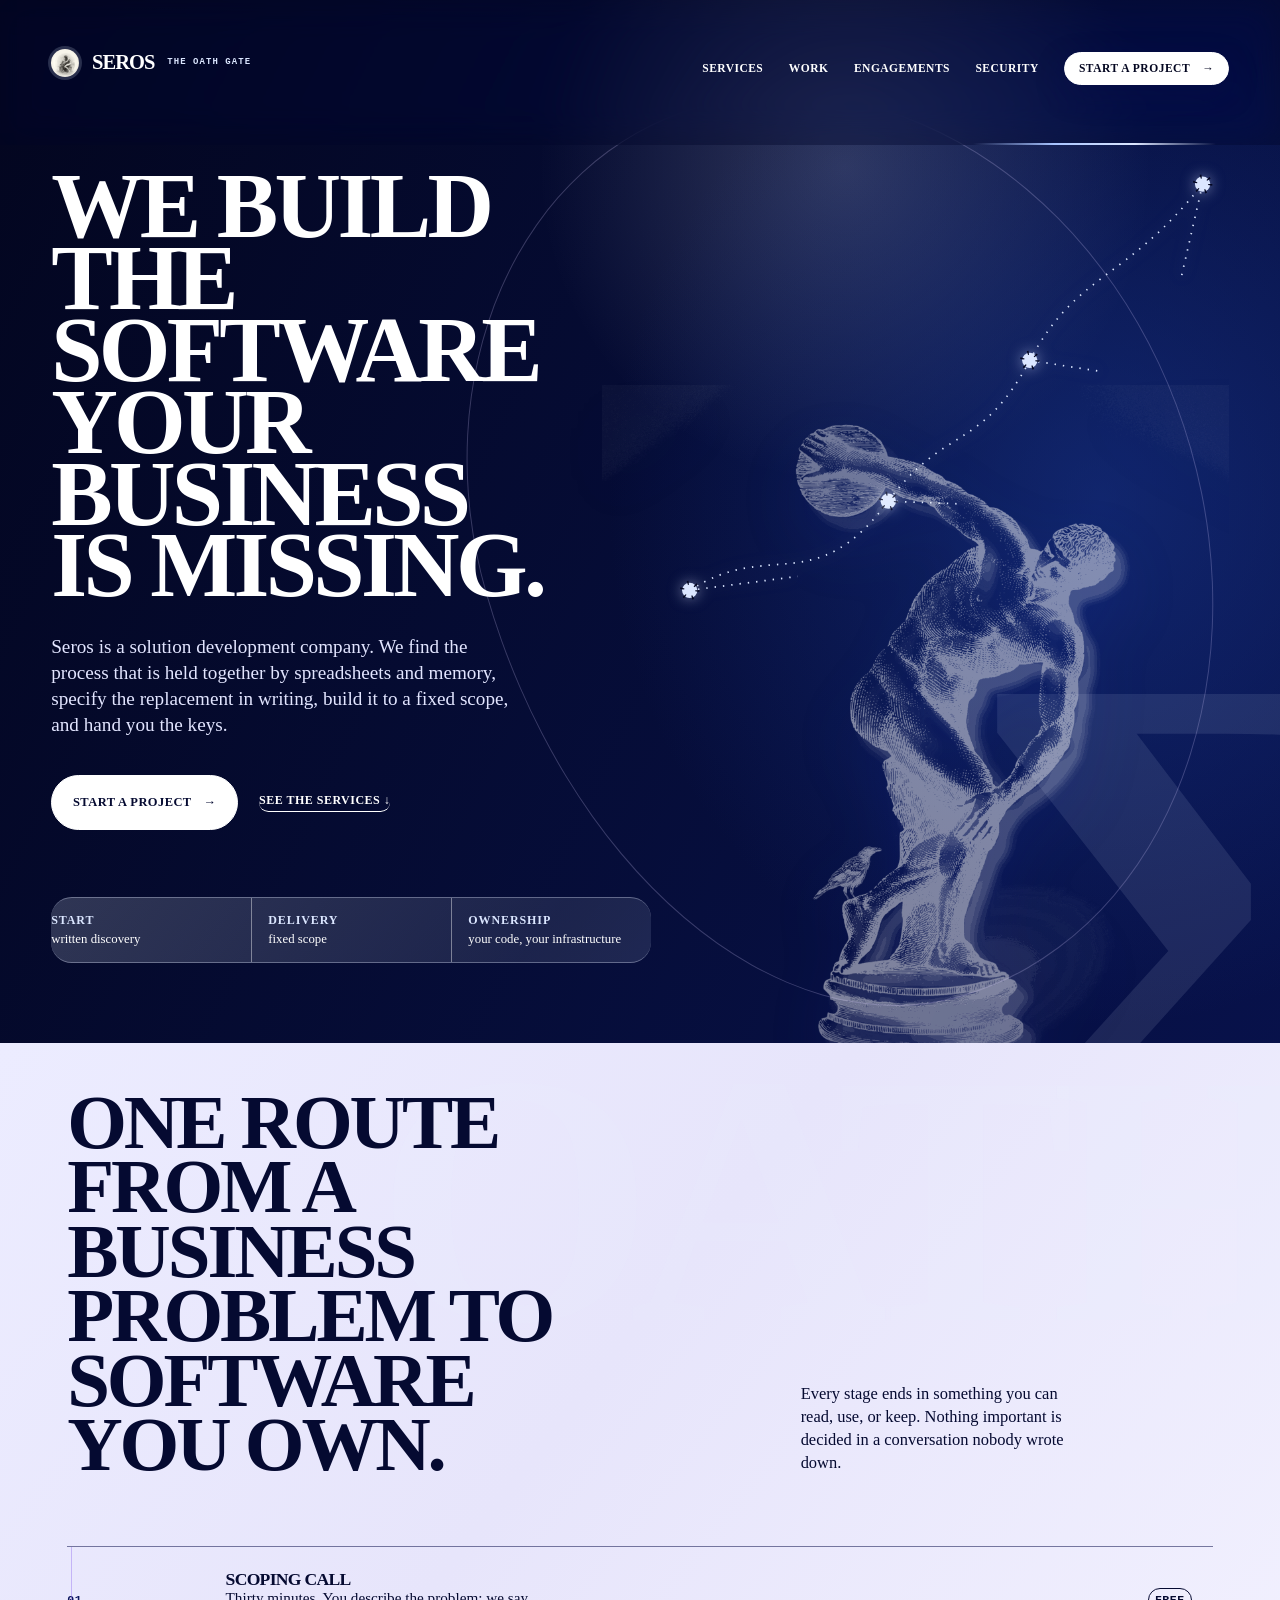
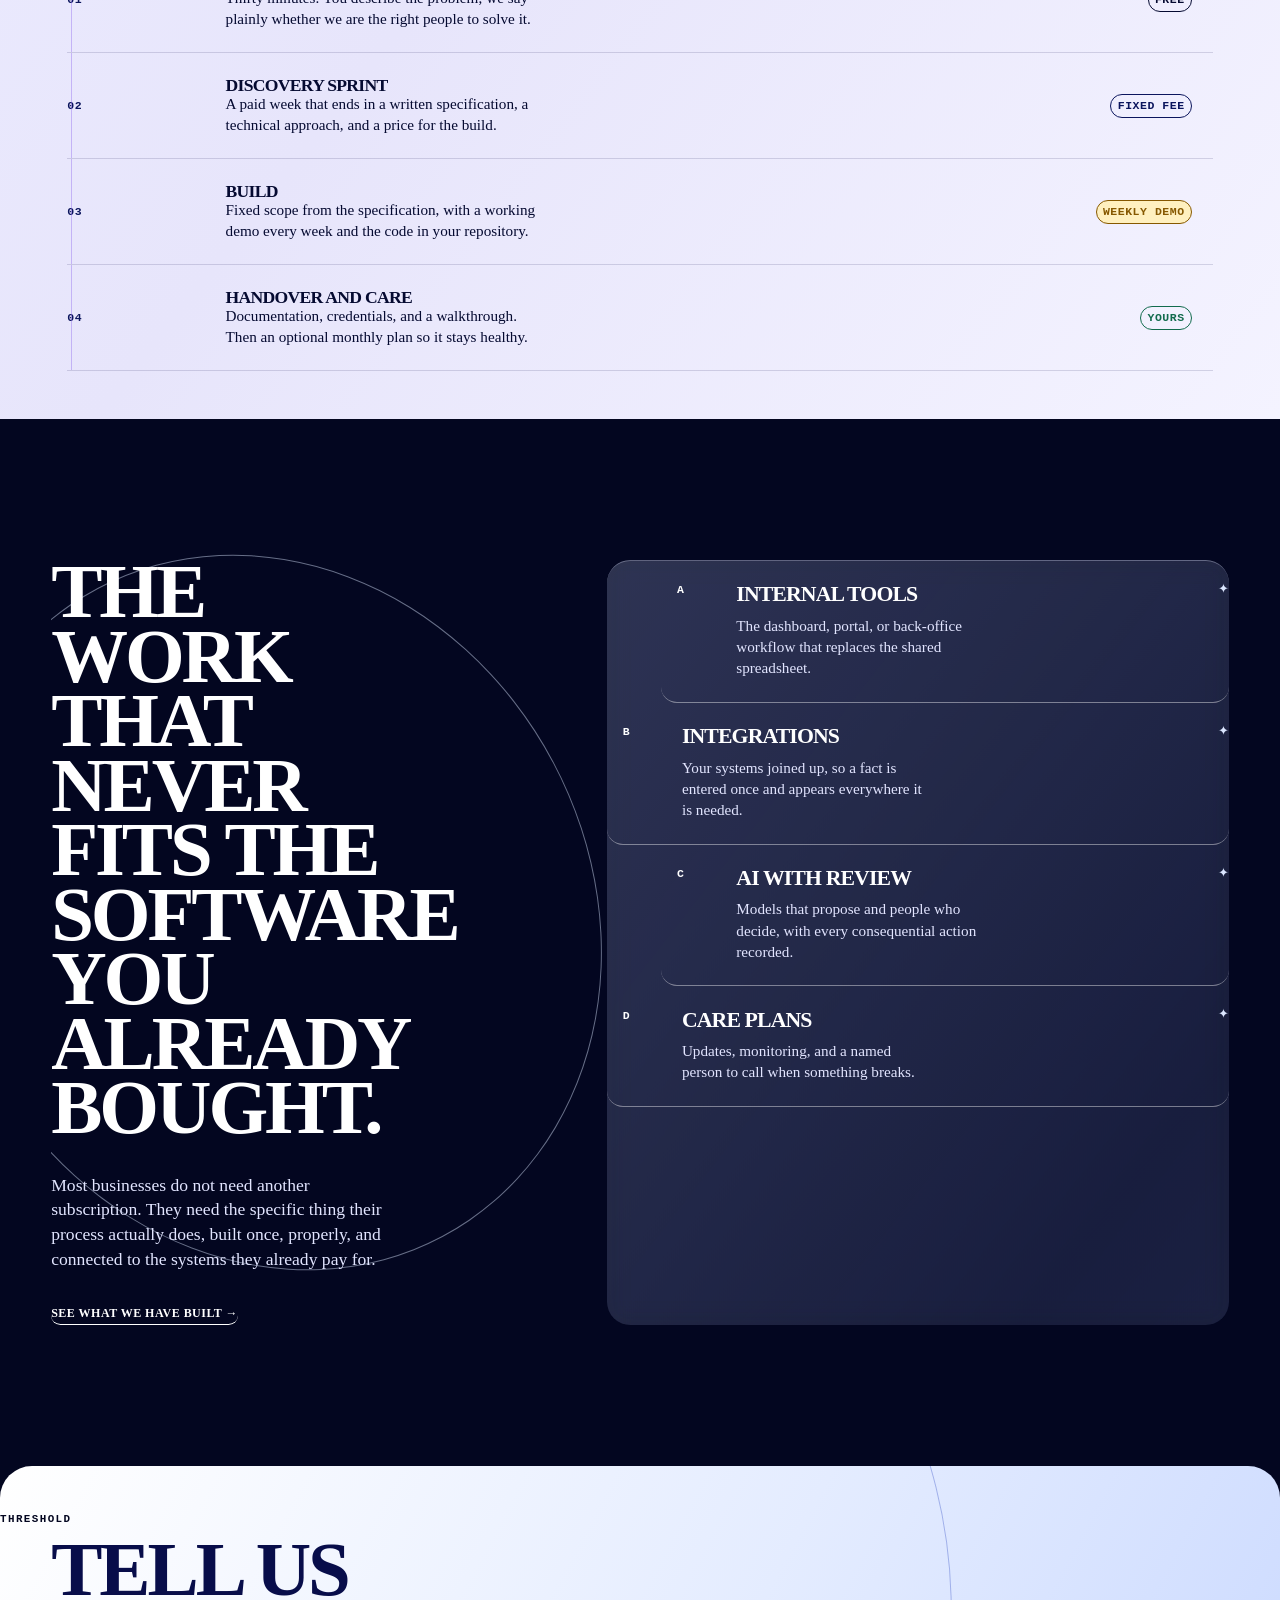
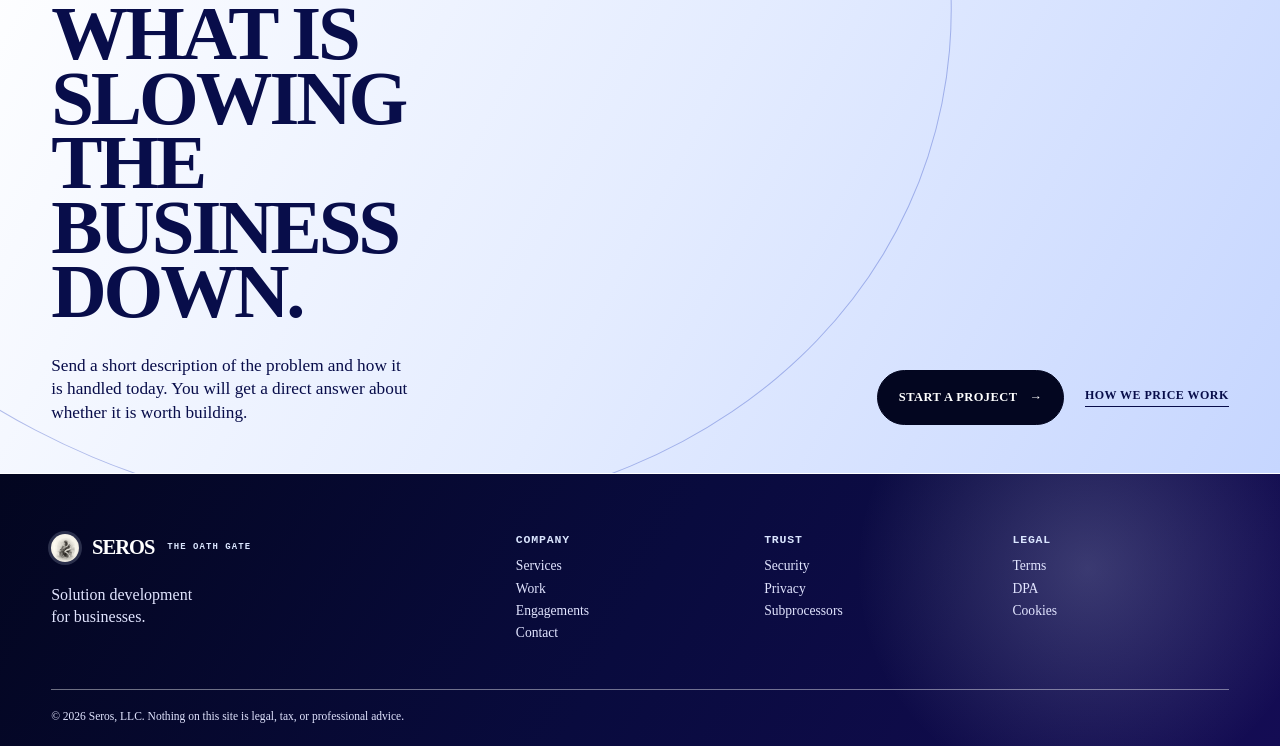
==== commit 5bfbf35a: "feat: rewrite the home page as a solution development company" ====
--- a/index.html
+++ b/index.html
@@ -3,11 +3,11 @@
 <head>
 <meta charset="utf-8">
 <meta name="viewport" content="width=device-width,initial-scale=1">
-<title>Seros — Slack commitments, reviewed before Linear</title>
-<meta name="description" content="Seros finds commitments in the Slack channels you choose, drafts the Linear work, and waits for a human to confirm every write.">
+<title>Seros — solution development for businesses</title>
+<meta name="description" content="Seros, LLC is a solution development company. We scope the problem in writing, build the system to a fixed scope, and maintain it after it ships.">
 <link rel="canonical" href="https://seros.dev/">
-<meta property="og:title" content="Turn Slack commitments into reviewed Linear work.">
-<meta property="og:description" content="Selected channels. Human confirmation. Traceable Linear work.">
+<meta property="og:title" content="We build the software your business is missing.">
+<meta property="og:description" content="Scoped in writing. Built to a fixed scope. Maintained after delivery.">
 <meta property="og:type" content="website">
 <meta property="og:url" content="https://seros.dev/">
 <meta property="og:image" content="https://seros.dev/assets/og-image.jpg">
@@ -22,13 +22,13 @@
 <a class="skip" href="#main">Skip to content</a>
 <header class="site">
   <div class="wrap rail-header">
-    <a class="brand" href="/"><img src="/assets/icon-192.png" alt=""><span>SEROS</span><small>commitment control</small></a>
+    <a class="brand" href="/"><img src="/assets/icon-192.png" alt=""><span>SEROS</span><small>solution development</small></a>
     <nav class="site" aria-label="Primary navigation">
-      <a href="#workflow">Workflow</a>
-      <a href="#control">Controls</a>
-      <a href="/pricing">Early access</a>
+      <a href="/services">Services</a>
+      <a href="/work">Work</a>
+      <a href="/pricing">Engagements</a>
       <a href="/security">Security</a>
-      <a class="btn-nav-app" href="https://app.seros.dev/login">Launch app <span aria-hidden="true">→</span></a>
+      <a class="btn-nav-app" href="/contact">Start a project <span aria-hidden="true">&rarr;</span></a>
     </nav>
   </div>
 </header>
@@ -37,16 +37,18 @@
 <section class="signal-hero">
   <div class="wrap hero-layout">
     <div class="hero-copy">
-      <h1>Keep the commitments that matter from disappearing in Slack.</h1>
-      <p class="lede">Seros watches only the Slack channels you select, turns supported commitments into a reviewable draft, and writes to Linear only after a person confirms it.</p>
+      <h1>We build the software your business is missing.</h1>
+      <p class="lede">Seros is a solution development company. We find the process that is held
+      together by spreadsheets and memory, specify the replacement in writing, build it to a fixed
+      scope, and hand you the keys.</p>
       <div class="cta">
-        <a class="btn primary" href="https://app.seros.dev/signup">Create an account <span aria-hidden="true">→</span></a>
-        <a class="text-link" href="#workflow">See the control path <span aria-hidden="true">↓</span></a>
+        <a class="btn primary" href="/contact">Start a project <span aria-hidden="true">&rarr;</span></a>
+        <a class="text-link" href="/services">See the services <span aria-hidden="true">&darr;</span></a>
       </div>
-      <dl class="signal-facts" aria-label="Seros controls">
-        <div><dt>Scope</dt><dd>selected channels</dd></div>
-        <div><dt>Gate</dt><dd>human confirmation</dd></div>
-        <div><dt>Destination</dt><dd>Linear</dd></div>
+      <dl class="signal-facts" aria-label="How Seros engagements work">
+        <div><dt>Start</dt><dd>written discovery</dd></div>
+        <div><dt>Delivery</dt><dd>fixed scope</dd></div>
+        <div><dt>Ownership</dt><dd>your code, your infrastructure</dd></div>
       </dl>
     </div>
 
@@ -58,71 +60,53 @@
       </svg>
       <img src="/assets/seros-hero.png" alt="" decoding="async">
     </div>
-    <section class="commitment-board" aria-label="Illustrative Seros review board">
-      <div class="board-topline"><span>REVIEW QUEUE</span><span>illustrative workflow</span></div>
-      <div class="board-head"><span>Signal</span><span>Draft</span><span>Review</span></div>
-      <article class="board-row source">
-        <div class="signal-source"><span class="signal-dot"></span><strong>#product-launch</strong><small>Slack · 10:14</small></div>
-        <div class="signal-copy">“I’ll share the migration plan before Thursday.”</div>
-        <span class="board-state detected">Detected</span>
-      </article>
-      <article class="board-row draft-row">
-        <div class="signal-source"><span class="signal-dot"></span><strong>Commitment found</strong><small>context attached</small></div>
-        <div class="signal-copy"><strong>Share migration plan</strong><small>Outcome, owner, due date ready to review</small></div>
-        <span class="board-state review">Needs review</span>
-      </article>
-      <article class="board-row action-row">
-        <div class="signal-source"><span class="signal-dot"></span><strong>Human decision</strong><small>nothing written yet</small></div>
-        <div class="signal-copy"><strong>Review before it reaches Linear</strong></div>
-        <span class="confirm-stamp">Confirm</span>
-      </article>
-      <div class="board-foot"><span>01 commitment in review</span><span>no automatic writes</span></div>
-    </section>
   </div>
 </section>
 
-<section id="workflow" class="workflow-band">
+<section id="engagement" class="workflow-band">
   <div class="wrap">
     <div class="section-intro">
-      <h2>One clear route from conversation to accountable work.</h2>
-      <p>Seros makes the hand-off visible rather than silently automating it. The source stays connected to the proposed task all the way through review.</p>
+      <h2>One route from a business problem to software you own.</h2>
+      <p>Every stage ends in something you can read, use, or keep. Nothing important is decided in a
+      conversation nobody wrote down.</p>
     </div>
     <ol class="track-list">
-      <li><span class="track-no">01</span><div><h3>Set the boundary</h3><p>An owner or admin connects Slack, then chooses the exact channels Seros may read.</p></div><span class="track-state scope">Scope set</span></li>
-      <li><span class="track-no">02</span><div><h3>Find the commitment</h3><p>Seros compares what was promised in scope with what actually made it into Linear.</p></div><span class="track-state detected">Signal found</span></li>
-      <li><span class="track-no">03</span><div><h3>Review the draft</h3><p>A person can inspect and edit the proposed outcome, owner, and due date before deciding.</p></div><span class="track-state review">Human gate</span></li>
-      <li><span class="track-no">04</span><div><h3>Confirm the write</h3><p>Only a confirmed draft becomes a Linear issue. The original conversation remains attached.</p></div><span class="track-state confirmed">Tracked</span></li>
+      <li><span class="track-no">01</span><div><h3>Scoping call</h3><p>Thirty minutes. You describe the problem; we say plainly whether we are the right people to solve it.</p></div><span class="track-state scope">Free</span></li>
+      <li><span class="track-no">02</span><div><h3>Discovery sprint</h3><p>A paid week that ends in a written specification, a technical approach, and a price for the build.</p></div><span class="track-state detected">Fixed fee</span></li>
+      <li><span class="track-no">03</span><div><h3>Build</h3><p>Fixed scope from the specification, with a working demo every week and the code in your repository.</p></div><span class="track-state review">Weekly demo</span></li>
+      <li><span class="track-no">04</span><div><h3>Handover and care</h3><p>Documentation, credentials, and a walkthrough. Then an optional monthly plan so it stays healthy.</p></div><span class="track-state confirmed">Yours</span></li>
     </ol>
   </div>
 </section>
 
-<section id="control" class="wrap control-grid">
+<section id="build" class="wrap control-grid">
   <div class="control-copy">
-    <h2>Your tracker is only as complete as the hand-offs it contains.</h2>
-    <p>Seros is for teams whose work begins in Slack but must be planned in Linear: delivery leads, product teams, technical agencies, and operations leaders who need evidence before a conversation becomes a task.</p>
-    <a class="text-link" href="/security">Read the security posture <span aria-hidden="true">→</span></a>
+    <h2>The work that never fits the software you already bought.</h2>
+    <p>Most businesses do not need another subscription. They need the specific thing their process
+    actually does, built once, properly, and connected to the systems they already pay for.</p>
+    <a class="text-link" href="/work">See what we have built <span aria-hidden="true">&rarr;</span></a>
   </div>
   <div class="control-cards">
-    <article><span class="card-index">A</span><h3>Selected-channel reading</h3><p>Unticked channels stay out of scope.</p></article>
-    <article><span class="card-index">B</span><h3>Editable proposals</h3><p>Reviewers can correct a draft before it becomes work.</p></article>
-    <article><span class="card-index">C</span><h3>Human confirmation</h3><p>No consequential tracker write happens on its own.</p></article>
-    <article><span class="card-index">D</span><h3>Auditable outcomes</h3><p>Confirmed work carries a decision behind it.</p></article>
+    <article><span class="card-index">A</span><h3>Internal tools</h3><p>The dashboard, portal, or back-office workflow that replaces the shared spreadsheet.</p></article>
+    <article><span class="card-index">B</span><h3>Integrations</h3><p>Your systems joined up, so a fact is entered once and appears everywhere it is needed.</p></article>
+    <article><span class="card-index">C</span><h3>AI with review</h3><p>Models that propose and people who decide, with every consequential action recorded.</p></article>
+    <article><span class="card-index">D</span><h3>Care plans</h3><p>Updates, monitoring, and a named person to call when something breaks.</p></article>
   </div>
 </section>
 
 <section class="close-band">
   <div class="wrap close-layout">
-    <div><h2>Connect the conversations your plan depends on.</h2><p>Start with a workspace, choose the Slack channels in scope, and review the first draft before anything reaches Linear.</p></div>
-    <div class="close-actions"><a class="btn primary" href="https://app.seros.dev/signup">Create an account <span aria-hidden="true">→</span></a><a class="text-link light" href="https://app.seros.dev/login">Sign in</a></div>
+    <div><h2>Tell us what is slowing the business down.</h2><p>Send a short description of the problem and how it is handled today. You will get a direct answer about whether it is worth building.</p></div>
+    <div class="close-actions"><a class="btn primary" href="/contact">Start a project <span aria-hidden="true">&rarr;</span></a><a class="text-link light" href="/pricing">How we price work</a></div>
   </div>
 </section>
 </main>
 
 <footer class="site"><div class="wrap footer-grid">
-  <div><a class="brand foot-brand" href="/"><img src="/assets/icon-192.png" alt=""><span>SEROS</span></a><p class="foot-blurb">Slack commitments, reviewed before Linear.</p></div>
-  <div><p class="footer-label">Product</p><a href="#workflow">Workflow</a><a href="#control">Controls</a><a href="/pricing">Early access</a></div>
+  <div><a class="brand foot-brand" href="/"><img src="/assets/icon-192.png" alt=""><span>SEROS</span></a><p class="foot-blurb">Solution development for businesses.</p></div>
+  <div><p class="footer-label">Company</p><a href="/services">Services</a><a href="/work">Work</a><a href="/pricing">Engagements</a><a href="/contact">Contact</a></div>
   <div><p class="footer-label">Trust</p><a href="/security">Security</a><a href="/privacy">Privacy</a><a href="/subprocessors">Subprocessors</a></div>
   <div><p class="footer-label">Legal</p><a href="/terms">Terms</a><a href="/dpa">DPA</a><a href="/cookies">Cookies</a></div>
-</div><div class="wrap fineprint">© 2026 Seros, LLC. Seros is in early access; features may change. Nothing on this site is legal, tax, or professional advice.</div></footer>
+</div><div class="wrap fineprint">&copy; 2026 Seros, LLC. Nothing on this site is legal, tax, or professional advice.</div></footer>
 </body>
 </html>
--- a/assets/styles.css
+++ b/assets/styles.css
@@ -1,19 +1,39 @@
 /* Seros marketing site — cobalt editorial system, inspired by Hermes Agent's cinematic hierarchy. */
 :root {
-  --seros-blue: #183bd1;
-  --seros-blue-deep: #10279a;
-  --seros-steel: #608acd;
-  --seros-ice: #dce9ff;
-  --seros-paper: #f6f7fb;
-  --seros-ink: #07135c;
-  --seros-green: #73e5bd;
-  --seros-amber: #ffd166;
-  --seros-white: #fff;
-  --line: rgba(255,255,255,.42);
-  --ink-line: rgba(7,19,92,.2);
+  /* ---- Surfaces: deep navy at night, cool paper by day ---- */
+  --seros-night:      #030620;
+  --seros-blue-deep:  #050a31;
+  --seros-blue:       #0b155d;
+  --seros-ink:        #080d4a;
+  --seros-vellum:     #e9eafa;
+  --seros-paper:      #eef0ff;
+  --seros-ice:        #e2e5ff;
+
+  /* ---- Accent: Signal White ----
+     The accent is a VALUE, not a hue, so it only reads as an accent on the
+     dark surfaces. --seros-ink-accent is its counterpart for light surfaces
+     (doc banners, the close band, buttons on paper), where white would be
+     invisible. Always pick the one that contrasts with the surface. */
+  --seros-gold:       #ffffff;          /* accent on dark  (name kept: 13 call sites) */
+  --seros-lilac:      #dbe6ff;          /* accent, dimmed for large areas and strokes */
+  --seros-prism:      #a8c4ff;          /* accent, dimmest: gradient stops, rails */
+  --seros-route:      rgba(219,230,255,.84);
+  --seros-ink-accent: #1230b8;          /* accent on light surfaces */
+  --seros-ink-wash:   rgba(18,48,184,.08);
+
+  /* ---- Supporting ---- */
+  --seros-steel:      #608acd;
+  --seros-green:      #dbe6ff;   /* retired mint; kept as an alias -> accent-dim */
+  --seros-amber:      #ffd166;
+  --seros-white:      #fff;
+  --line:             rgba(255,255,255,.42);
+  --ink-line:         rgba(8,13,74,.2);
+  --glass-line:       rgba(229,235,255,.34);
+
+  /* ---- Type and metrics ---- */
   --serif: Georgia, 'Times New Roman', serif;
-  --mono: 'Courier New', Courier, monospace;
-  --max: 1440px;
+  --mono:  'Courier New', Courier, monospace;
+  --max:   1440px;
 }
 * { box-sizing: border-box; }
 html { scroll-behavior: smooth; background: var(--seros-blue); }
@@ -102,14 +122,11 @@
 .control-cards p { grid-column: 2; max-width: 32ch; margin: .15rem 0 0; color: var(--seros-ice); font-size: .95rem; line-height: 1.4; }
 .card-index { color: var(--seros-green); }
 
-.close-band { padding: clamp(5rem, 10vw, 9rem) 16px;  color: var(--seros-blue-deep); background: var(--seros-green); }
 .close-band > .wrap { padding-inline: 0; }
 .close-layout { display: grid; grid-template-columns: minmax(0,1.2fr) auto; gap: 4rem; align-items: end; }
 .close-layout h2 { max-width: 13ch; }
 .close-layout p:not(.eyebrow) { max-width: 42ch; margin: 1.8rem 0 0; font-size: 1.08rem; line-height: 1.38; }
 .close-actions { display: flex; align-items: center; gap: 1.3rem; white-space: nowrap; }
-.close-band .btn.primary { color: var(--seros-white); background: var(--seros-blue-deep); }
-.close-band .btn.primary:hover { color: var(--seros-blue-deep); background: transparent; }
 .close-band .text-link:hover { color: var(--seros-blue); }
 
 footer.site { padding: 3.8rem 0 1.5rem; color: var(--seros-white); background: var(--seros-blue-deep); }
@@ -126,13 +143,13 @@
 .doc-layout .toc { height: max-content; position: sticky; top: 2rem; }
 .doc-layout .toc h2 { font: 700 .72rem/1.2 var(--mono); letter-spacing: .07em; }
 .doc-layout .toc a { display: block; margin: .7rem 0; color: var(--seros-ice); font-size: .85rem; }
-.doc h1 { font-size: clamp(3rem,6vw,6rem); }.doc h2 { margin: 1.8em 0 .55em; font-size: clamp(2rem,4vw,3.4rem); }.doc h3 { margin-top: 1.6em; font-size: 1.2rem; }.doc p,.doc li { max-width: 70ch; }.doc .lede { color: var(--seros-ice); }.doc .cards { display:grid; grid-template-columns:repeat(3,1fr); gap:1rem; margin:2rem 0; }.doc .card,.toc { padding:1rem; border:1px solid var(--line); }.doc .card p { color:var(--seros-ice); font-size:.9rem; }.doc table { width:100%; border-collapse:collapse; }.doc td,.doc th { padding:.75rem; border-bottom:1px solid var(--line); text-align:left; }.doc th { font:700 .72rem/1 var(--mono); letter-spacing:.07em; text-transform:uppercase; }.doc code { padding:.1rem .25rem; background:rgba(255,255,255,.14); }.doc .banner { padding:1rem; border:1px solid var(--seros-green); background:rgba(115,229,189,.13); }
+.doc h1 { font-size: clamp(3rem,6vw,6rem); }.doc h2 { margin: 1.8em 0 .55em; font-size: clamp(2rem,4vw,3.4rem); }.doc h3 { margin-top: 1.6em; font-size: 1.2rem; }.doc p,.doc li { max-width: 70ch; }.doc .lede { color: var(--seros-ice); }.doc .cards { display:grid; grid-template-columns:repeat(3,1fr); gap:1rem; margin:2rem 0; }.doc .card,.toc { padding:1rem; border:1px solid var(--line); }.doc .card p { color:var(--seros-ice); font-size:.9rem; }.doc table { width:100%; border-collapse:collapse; }.doc td,.doc th { padding:.75rem; border-bottom:1px solid var(--line); text-align:left; }.doc th { font:700 .72rem/1 var(--mono); letter-spacing:.07em; text-transform:uppercase; }.doc code { padding:.1rem .25rem; background:rgba(255,255,255,.14); }.doc .banner { padding:1rem; border:1px solid var(--seros-ink-accent); background:var(--seros-ink-wash); }
 
 @media (max-width: 900px) {
   .rail-header { min-height: 105px; }.hero-layout { grid-template-columns: 1fr; padding-top: 9rem; gap: 4rem; }.hero-copy { max-width: 54rem; }.commitment-board { margin: 0; }.section-intro,.control-grid,.close-layout { grid-template-columns: 1fr; }.section-intro { gap: 1.5rem; }.control-grid { gap: 3.5rem; }.close-actions { justify-self: start; }.doc-layout { display:block; }.doc-layout .toc { position:static; margin-bottom:2rem; }
 }
 @media (max-width: 650px) {
-  .wrap { width: min(var(--max), calc(100% - 2rem)); }.rail-header { display:flex; min-height:88px; justify-content:space-between; }.brand { font-size:1.15rem; }.brand img { width:1.4rem; height:1.4rem; } nav.site { display:flex; padding:0; gap:.8rem; } nav.site > a:not(.btn-nav-app) { display:none; }.btn-nav-app { padding:.58rem .65rem; font-size:.72rem; } h1 { font-size:clamp(3rem,14vw,4rem); letter-spacing:-.035em; }.hero-layout { padding-top:8rem; padding-bottom:3rem; }.signal-facts { margin-top:3rem; }.signal-facts dd { font-size:.72rem; }.commitment-board { padding:1rem; transform:none; }.commitment-board::before { left:.6rem; }.board-head { display:none; }.board-row { grid-template-columns:1fr; gap:.55rem; }.board-state,.confirm-stamp { justify-self:start; }.board-topline span:last-child { display:none; }.track-list li { grid-template-columns:2.3rem 1fr; gap:.7rem; }.track-list li > p { grid-column:2; }.track-state { grid-column:2; justify-self:start; }.control-cards article:nth-child(odd) { margin-left:0; }.close-actions { flex-direction:column; align-items:flex-start; gap:1.1rem; }.footer-grid { grid-template-columns:1fr 1fr; }.footer-grid > div:first-child { grid-column:1/-1; }.doc { padding-top:8rem; }.doc .cards { grid-template-columns:1fr; }
+  .wrap { width: min(var(--max), calc(100% - 2rem)); }.rail-header { display:flex; min-height:88px; justify-content:space-between; }.brand { font-size:1.15rem; }.brand img { width:1.4rem; height:1.4rem; } nav.site { display:flex; padding:0; gap:.8rem; } nav.site > a:not(.btn-nav-app) { display:none; }.btn-nav-app { padding:.58rem .65rem; font-size:.72rem; } h1 { font-size:clamp(3rem,14vw,4rem); letter-spacing:-.035em; }.hero-layout { padding-top:8rem; padding-bottom:3rem; }.signal-facts { margin-top:3rem; }.signal-facts dd { font-size:.72rem; }.commitment-board { padding:1rem; transform:none; }.commitment-board::before { left:.6rem; }.board-head { display:none; }.board-row { grid-template-columns:1fr; gap:.55rem; }.board-state,.confirm-stamp { justify-self:start; }.board-topline span:last-child { display:none; }.track-list li { grid-template-columns:2.3rem 1fr; gap:.7rem; }.track-list li > p { grid-column:2; }.track-state { grid-column:2; justify-self:start; }.control-cards article:nth-child(odd) { margin-left:0; }.close-actions { flex-direction:column; align-items:flex-start; gap:1.1rem; }.footer-grid { grid-template-columns:1fr 1fr; }.footer-grid > div:first-child { grid-column:1/-1; }.doc { padding-top:8rem; }.doc .cards { grid-template-columns:1fr; } .mythic-field img { right:-8rem; bottom:-1rem; width:28rem; max-width:none; }
 }
 @media (prefers-reduced-motion: reduce) { *,*::before,*::after { scroll-behavior:auto !important; animation:none !important; transition:none !important; } }
 
@@ -140,13 +157,6 @@
 /* Oath Gate — shared modern-mythology system.
    The engraving is real Seros brand art; routes and seals are geometric wayfinding,
    never a claim that automation acts without a human decision. */
-:root {
-  --seros-vellum: #f3efe2;
-  --seros-ink: #0a1f78;
-  --seros-gold: #e8c76d;
-  --seros-night: #091c81;
-  --seros-route: rgba(232,199,109,.75);
-}
 html { background: var(--seros-night); }
 body { min-height: 100vh; }
 body::selection { color: var(--seros-night); background: var(--seros-gold); }
@@ -164,8 +174,8 @@
 .btn-nav-app:hover { color: var(--seros-gold); background: transparent; }
 
 .signal-hero { background: var(--seros-blue-deep); isolation: isolate; }
-.signal-hero::before { opacity: 1; background: radial-gradient(ellipse 60% 70% at 84% 52%, rgba(53,95,231,.6), transparent 68%), radial-gradient(ellipse 36% 42% at 69% 18%, rgba(232,199,109,.16), transparent 64%); }
-.signal-hero::after { content: 'Σ'; right: -5vw; bottom: -13vw; color: rgba(232,199,109,.07); font-size: clamp(29rem, 58vw, 64rem); }
+.signal-hero::before { opacity: 1; background: radial-gradient(ellipse 60% 70% at 84% 52%, rgba(53,95,231,.6), transparent 68%), radial-gradient(ellipse 36% 42% at 69% 18%, rgba(219,230,255,.16), transparent 64%); }
+.signal-hero::after { content: 'Σ'; right: -5vw; bottom: -13vw; color: rgba(219,230,255,.07); font-size: clamp(29rem, 58vw, 64rem); }
 .hero-layout { z-index: 2; }
 .hero-copy { position: relative; z-index: 3; }
 h1 { max-width: 12ch; }
@@ -189,13 +199,11 @@
 .track-list li::before { content: ''; position: absolute; left: .24rem; top: 0; bottom: 0; width: 1px; background: rgba(10,31,120,.17); }
 .track-no { color: var(--seros-blue); }
 .control-grid { position: relative; isolation: isolate; }
-.control-grid::before { content: ''; position: absolute; z-index: -1; left: -8vw; top: 12%; width: 50vw; height: 70%; border: 1px solid rgba(232,199,109,.22); border-radius: 50%; transform: rotate(-28deg); }
-.control-cards { border-color: rgba(232,199,109,.58); }
+.control-grid::before { content: ''; position: absolute; z-index: -1; left: -8vw; top: 12%; width: 50vw; height: 70%; border: 1px solid rgba(219,230,255,.22); border-radius: 50%; transform: rotate(-28deg); }
+.control-cards { border-color: rgba(219,230,255,.58); }
 .control-cards article { position: relative; }
 .control-cards article::after { content: '✦'; position: absolute; right: 0; top: 1.25rem; color: var(--seros-gold); font-size: .8rem; }
-.close-band { padding-block: clamp(1.5rem, 4vw, 3rem); background: var(--seros-gold); }
 .close-band::before { content: 'THRESHOLD'; display: block; margin-bottom: .8rem; font: 700 .68rem/1 var(--mono); letter-spacing: .13em; color: var(--seros-night); }
-.close-band .btn.primary { border-color: var(--seros-night); }
 
 /* Document routes: dense, legal and accessible first; mythic material stays in the frame. */
 body:not(.signal-site) { color: var(--seros-ink); background: var(--seros-vellum); }
@@ -206,12 +214,12 @@
 body:not(.signal-site) .doc h2 { max-width: 20ch; color: var(--seros-blue-deep); }
 body:not(.signal-site) .doc .lede { color: #243d93; }
 body:not(.signal-site) .doc a { color: var(--seros-blue); text-decoration-color: rgba(24,59,209,.45); text-underline-offset: .22em; }
-body:not(.signal-site) .doc .banner { border-color: var(--seros-gold); background: #fff8dd; color: var(--seros-night); }
+body:not(.signal-site) .doc .banner { border-color: var(--seros-ink-accent); background: var(--seros-ink-wash); color: var(--seros-ink); }
 body:not(.signal-site) .doc .card, body:not(.signal-site) .toc { border-color: rgba(10,31,120,.28); background: rgba(255,255,255,.5); }
 body:not(.signal-site) .doc .card p { color: #263878; }
 body:not(.signal-site) .doc table { background: rgba(255,255,255,.46); }
 body:not(.signal-site) .doc td, body:not(.signal-site) .doc th { border-color: rgba(10,31,120,.2); }
-body:not(.signal-site) .doc code { background: rgba(232,199,109,.32); }
+body:not(.signal-site) .doc code { background: var(--seros-ink-wash); }
 body:not(.signal-site) .fineprint { color: inherit; }
 
 footer.site { position: relative; background: var(--seros-night); }
@@ -241,82 +249,70 @@
 
 /* Live steering: violet-glass Oath Gate. The user explicitly requested deeper blue,
    stronger rounding, glass material, and a denser motion language. */
-:root {
-  --seros-blue: #0b155d;
-  --seros-blue-deep: #050a31;
-  --seros-night: #030620;
-  --seros-vellum: #e9eafa;
-  --seros-paper: #eef0ff;
-  --seros-ink: #080d4a;
-  --seros-ice: #e2e5ff;
-  --seros-gold: #45e7d5;
-  --seros-route: rgba(69,231,213,.84);
-  --seros-prism: #00bed5;
-  --seros-lilac: #b9fff5;
-  --glass-line: rgba(229,225,255,.34);
-}
 html, body { background: var(--seros-night); }
 header.site { background: rgba(3,6,32,.38); backdrop-filter: blur(18px) saturate(135%); -webkit-backdrop-filter: blur(18px) saturate(135%); }
 header.site::after { height: 2px; border-radius: 999px; background: linear-gradient(90deg, transparent, var(--seros-prism), var(--seros-lilac), transparent); animation: rail-scan 6s ease-in-out infinite; }
-.brand img { border-radius: 999px; box-shadow: 0 0 0 3px rgba(69,231,213,.18); }
+.brand img { border-radius: 999px; box-shadow: 0 0 0 3px rgba(219,230,255,.18); }
 .brand::after { color: var(--seros-lilac); }
 .btn-nav-app, .btn, .text-link { border-radius: 999px; }
-.btn-nav-app { box-shadow: 0 10px 28px rgba(0,126,158,.28); }
-.btn-nav-app:hover, .btn.primary:hover { box-shadow: 0 16px 34px rgba(0,126,158,.25); }
+.btn-nav-app { box-shadow: 0 10px 28px rgba(8,13,74,.34); }
+.btn-nav-app:hover, .btn.primary:hover { box-shadow: 0 16px 34px rgba(8,13,74,.3); }
 
 .signal-hero { background: #050a31; }
-.signal-hero::before { background: radial-gradient(ellipse 55% 72% at 86% 48%, rgba(0,104,157,.55), transparent 70%), radial-gradient(ellipse 38% 48% at 66% 16%, rgba(69,231,213,.22), transparent 63%), linear-gradient(116deg, #030620 2%, #070f48 48%, #0a0e4f 100%); background-size: 100% 100%, 100% 100%, 165% 165%; animation: sky-turn 15s ease-in-out infinite alternate; }
-.signal-hero::after { color: rgba(69,231,213,.1); filter: blur(.2px); animation: sigil-breathe 7s ease-in-out infinite; }
+.signal-hero::before { background: radial-gradient(ellipse 55% 72% at 86% 48%, rgba(26,58,150,.55), transparent 70%), radial-gradient(ellipse 38% 48% at 66% 16%, rgba(219,230,255,.22), transparent 63%), linear-gradient(116deg, #030620 2%, #070f48 48%, #0a0e4f 100%); background-size: 100% 100%, 100% 100%, 165% 165%; animation: sky-turn 15s ease-in-out infinite alternate; }
+.signal-hero::after { color: rgba(219,230,255,.1); filter: blur(.2px); animation: sigil-breathe 7s ease-in-out infinite; }
 .hero-copy { animation: copy-arrival .85s cubic-bezier(.16,1,.3,1) both; }
 .hero-copy .lede { animation: copy-arrival .85s .12s cubic-bezier(.16,1,.3,1) both; }
 .hero-copy .cta { animation: copy-arrival .85s .22s cubic-bezier(.16,1,.3,1) both; }
-.signal-facts { overflow: hidden; border-color: var(--glass-line); border-radius: 1.3rem; background: rgba(211,255,251,.07); backdrop-filter: blur(12px) saturate(130%); -webkit-backdrop-filter: blur(12px) saturate(130%); animation: copy-arrival .85s .32s cubic-bezier(.16,1,.3,1) both; }
+.signal-facts { overflow: hidden; border-color: var(--glass-line); border-radius: 1.3rem; background: rgba(219,230,255,.07); backdrop-filter: blur(12px) saturate(130%); -webkit-backdrop-filter: blur(12px) saturate(130%); animation: copy-arrival .85s .32s cubic-bezier(.16,1,.3,1) both; }
 .signal-facts div { transition: background .25s ease, transform .25s ease; animation: fact-arrival .56s cubic-bezier(.16,1,.3,1) both; }
 .signal-facts div:nth-child(2) { animation-delay: .12s; }.signal-facts div:nth-child(3) { animation-delay: .24s; }
-.signal-facts div:hover { background: rgba(69,231,213,.16); transform: translateY(-3px); }
+.signal-facts div:hover { background: rgba(219,230,255,.16); transform: translateY(-3px); }
 .signal-facts dt { color: var(--seros-lilac); }
 
-.mythic-field img { opacity: .5; filter: brightness(0) invert(1) drop-shadow(0 26px 26px rgba(0,151,181,.32)); animation: messenger-float 8s ease-in-out infinite; }
+.mythic-field img { opacity: .5; filter: brightness(0) invert(1) drop-shadow(0 26px 26px rgba(18,48,184,.34)); animation: messenger-float 8s ease-in-out infinite; }
 .mythic-field::after { content:''; position:absolute; inset: 8% 2% 3% 37%; border:1px solid rgba(218,203,255,.24); border-radius: 47% 53% 52% 48% / 44% 50% 50% 56%; transform:rotate(-16deg); animation: orbit-turn 16s linear infinite; }
-.mythic-route { stroke: var(--seros-lilac); stroke-width: 2.5; filter: drop-shadow(0 0 7px rgba(69,231,213,.45)); animation: oath-route 2.4s cubic-bezier(.2,.8,.2,1) both, route-hum 4.2s 2.5s ease-in-out infinite; }
+.mythic-route { stroke: var(--seros-lilac); stroke-width: 2.5; filter: drop-shadow(0 0 7px rgba(219,230,255,.5)); animation: oath-route 2.4s cubic-bezier(.2,.8,.2,1) both, route-hum 4.2s 2.5s ease-in-out infinite; }
 .mythic-route circle { fill: var(--seros-lilac); stroke: var(--seros-night); }
 
-.commitment-board { overflow: visible; border-radius: 1.45rem; color: var(--seros-ink); background: linear-gradient(135deg, rgba(255,255,255,.84), rgba(207,255,249,.62)); box-shadow: 0 24px 44px rgba(0,0,0,.27), inset 0 1px 0 rgba(255,255,255,.85); backdrop-filter: blur(20px) saturate(140%); -webkit-backdrop-filter: blur(20px) saturate(140%); animation: board-in .8s cubic-bezier(.2,.8,.2,1) both, board-hover 5s 1s ease-in-out infinite; }
-.commitment-board::before { border-radius: 999px; box-shadow: 0 10px 22px rgba(0,122,153,.22); }
-.commitment-board::after { content:''; position:absolute; z-index:-1; inset: .65rem -.55rem -.65rem .55rem; border:1px solid rgba(69,231,213,.35); border-radius: 1.75rem; transform: rotate(-1.2deg); transition: transform .35s ease; }
+.commitment-board { overflow: visible; border-radius: 1.45rem; color: var(--seros-ink); background: linear-gradient(135deg, rgba(255,255,255,.84), rgba(219,230,255,.62)); box-shadow: 0 24px 44px rgba(0,0,0,.27), inset 0 1px 0 rgba(255,255,255,.85); backdrop-filter: blur(20px) saturate(140%); -webkit-backdrop-filter: blur(20px) saturate(140%); animation: board-in .8s cubic-bezier(.2,.8,.2,1) both, board-hover 5s 1s ease-in-out infinite; }
+.commitment-board::before { border-radius: 999px; box-shadow: 0 10px 22px rgba(8,13,74,.3); }
+.commitment-board::after { content:''; position:absolute; z-index:-1; inset: .65rem -.55rem -.65rem .55rem; border:1px solid rgba(219,230,255,.35); border-radius: 1.75rem; transform: rotate(-1.2deg); transition: transform .35s ease; }
 .commitment-board:hover::after { transform: rotate(.5deg) scale(1.018); }
 .board-topline, .board-foot { color: rgba(8,13,74,.72); }
 .board-row { transition: background .25s ease, transform .25s cubic-bezier(.16,1,.3,1); }
-.board-row:hover { background: rgba(69,231,213,.13); transform: translateX(.35rem); }
+.board-row:hover { background: rgba(219,230,255,.13); transform: translateX(.35rem); }
 .board-state, .track-state { border-radius: 999px; }
 .confirm-stamp { border-radius: .7rem; animation: stamp-pulse 3.4s 1.2s ease-in-out infinite; }
 
 .workflow-band { background: linear-gradient(128deg, #ececff, #e7e5fb 42%, #f4f3ff); }
-.workflow-band::before { color: rgba(0,161,184,.07); animation: watermark-shift 12s ease-in-out infinite alternate; }
+.workflow-band::before { color: rgba(219,230,255,.07); animation: watermark-shift 12s ease-in-out infinite alternate; }
 .track-list { border-color: rgba(8,13,74,.52); }
 .track-list li { border-color: rgba(8,13,74,.14); transition: background .3s ease, padding-inline .3s cubic-bezier(.16,1,.3,1); animation: record-reveal .62s cubic-bezier(.16,1,.3,1) both; }
 .track-list li:nth-child(2) { animation-delay:.08s; }.track-list li:nth-child(3) { animation-delay:.16s; }.track-list li:nth-child(4) { animation-delay:.24s; }
-.track-list li:hover { padding-inline: 1rem; background: rgba(69,231,213,.11); }
+.track-list li:hover { padding-inline: 1rem; background: rgba(219,230,255,.11); }
 .track-list li::before { background: rgba(140,103,237,.4); }
 .track-state { transition: transform .2s ease, background .2s ease; }
-.track-list li:hover .track-state { transform: scale(1.05); background: rgba(69,231,213,.13); }
+.track-list li:hover .track-state { transform: scale(1.05); background: rgba(219,230,255,.13); }
 
 .control-grid { overflow:hidden; }
-.control-grid::before { border-color: rgba(69,231,213,.46); animation: orbit-turn 19s linear infinite reverse; }
-.control-cards { border-color: var(--glass-line); border-radius: 1.45rem; background: rgba(191,247,244,.07); backdrop-filter: blur(12px) saturate(135%); -webkit-backdrop-filter: blur(12px) saturate(135%); overflow: hidden; }
+.control-grid::before { border-color: rgba(219,230,255,.46); animation: orbit-turn 19s linear infinite reverse; }
+.control-cards { border-color: var(--glass-line); border-radius: 1.45rem; background: rgba(219,230,255,.07); backdrop-filter: blur(12px) saturate(135%); -webkit-backdrop-filter: blur(12px) saturate(135%); overflow: hidden; }
 .control-cards article { padding-inline: 1rem; border-radius: 1rem; transition: background .25s ease, transform .25s cubic-bezier(.16,1,.3,1); animation: control-in .65s cubic-bezier(.16,1,.3,1) both; }
 .control-cards article:nth-child(2) { animation-delay:.1s; }.control-cards article:nth-child(3) { animation-delay:.2s; }.control-cards article:nth-child(4) { animation-delay:.3s; }
-.control-cards article:hover { background: rgba(69,231,213,.15); transform: translateX(-.45rem); }
+.control-cards article:hover { background: rgba(219,230,255,.15); transform: translateX(-.45rem); }
 .control-cards article::after { color: var(--seros-lilac); animation: star-twinkle 2.8s ease-in-out infinite; }
 .control-cards article:nth-child(even)::after { animation-delay:1.1s; }
 
-.close-band { position:relative; overflow:hidden; border-radius: 2rem 2rem 0 0; background: linear-gradient(118deg, #24d7d2, #a3f6ee 52%, #38bfd7); }
-.close-band::after { content:''; position:absolute; pointer-events:none; inset:-75% 25% auto -25%; height:180%; border:1px solid rgba(255,255,255,.44); border-radius:50%; transform:rotate(18deg); animation: orbit-turn 21s linear infinite; }
+.close-band { position:relative; overflow:hidden; border-radius: 2rem 2rem 0 0; padding-block: clamp(1.5rem, 4vw, 3rem); color: var(--seros-ink); background: linear-gradient(118deg, #ffffff, #e4ecff 52%, #c6d6ff); }
+.close-band::after { content:''; position:absolute; pointer-events:none; inset:-75% 25% auto -25%; height:180%; border:1px solid rgba(18,48,184,.22); border-radius:50%; transform:rotate(18deg); animation: orbit-turn 21s linear infinite; }
 .close-band > .wrap { position:relative; z-index:1; }
-.close-band .btn.primary { border-radius:999px; background:var(--seros-night); }
+/* On the white band, the CTA is navy-on-white: the accent is the band itself. */
+.close-band .btn.primary { border-radius:999px; color:#fff; border-color:var(--seros-night); background:var(--seros-night); }
+.close-band .btn.primary:hover { color:var(--seros-night); background:transparent; }
 .close-band .text-link { border-radius:0; }
 footer.site { background: linear-gradient(120deg,#030620,#090b3e 50%,#140c54); }
-footer.site::after { content:''; position:absolute; pointer-events:none; inset:0; background:radial-gradient(circle at 85% 35%,rgba(69,231,213,.21),transparent 21%); animation: footer-glow 8s ease-in-out infinite alternate; }
+footer.site::after { content:''; position:absolute; pointer-events:none; inset:0; background:radial-gradient(circle at 85% 35%,rgba(219,230,255,.21),transparent 21%); animation: footer-glow 8s ease-in-out infinite alternate; }
 footer.site .wrap { position:relative; z-index:1; }
 footer.site a, .footer-label { transition: color .2s ease, transform .2s ease; }
 footer.site a:not(.brand):hover { color:var(--seros-lilac); transform:translateX(.25rem); }
@@ -351,11 +347,10 @@
 
 
 /* Tidal glass: electric aqua replaces the former seal hue. */
-.signal-hero::before { background-image: radial-gradient(ellipse 55% 72% at 86% 48%, rgba(0,148,180,.52), transparent 70%), radial-gradient(ellipse 38% 48% at 66% 16%, rgba(69,231,213,.2), transparent 63%), linear-gradient(116deg, #030620 2%, #061a45 48%, #052a51 100%); }
-.signal-facts, .control-cards { background-image: linear-gradient(128deg, rgba(185,255,245,.14), rgba(69,231,213,.035) 46%, rgba(0,190,213,.12)); }
-.commitment-board { background-image: linear-gradient(135deg, rgba(244,255,253,.86), rgba(187,255,246,.58) 48%, rgba(141,232,239,.44)); }
-.close-band { background-image: linear-gradient(118deg, #10c8c4, #a3f6ee 52%, #35b9d2); }
-.close-band::after { border-color: rgba(255,255,255,.58); }
+.signal-hero::before { background-image: radial-gradient(ellipse 55% 72% at 86% 48%, rgba(26,58,150,.52), transparent 70%), radial-gradient(ellipse 38% 48% at 66% 16%, rgba(219,230,255,.2), transparent 63%), linear-gradient(116deg, #030620 2%, #071043 48%, #0a1560 100%); }
+.signal-facts, .control-cards { background-image: linear-gradient(128deg, rgba(219,230,255,.14), rgba(219,230,255,.035) 46%, rgba(168,196,255,.12)); }
+.commitment-board { background-image: linear-gradient(135deg, rgba(255,255,255,.86), rgba(228,236,255,.58) 48%, rgba(198,214,255,.44)); }
+.close-band::after { border-color: rgba(18,48,184,.3); }
 @keyframes tide-shimmer { 0%,100% { background-position:0% 50%; } 50% { background-position:100% 50%; } }
 .signal-facts, .control-cards, .commitment-board { background-size:180% 180%; animation-name: tide-shimmer; animation-duration:9s; animation-timing-function:ease-in-out; animation-iteration-count:infinite; }
 .commitment-board { animation: board-in .8s cubic-bezier(.2,.8,.2,1) both, board-hover 5s 1s ease-in-out infinite, tide-shimmer 9s ease-in-out infinite; }
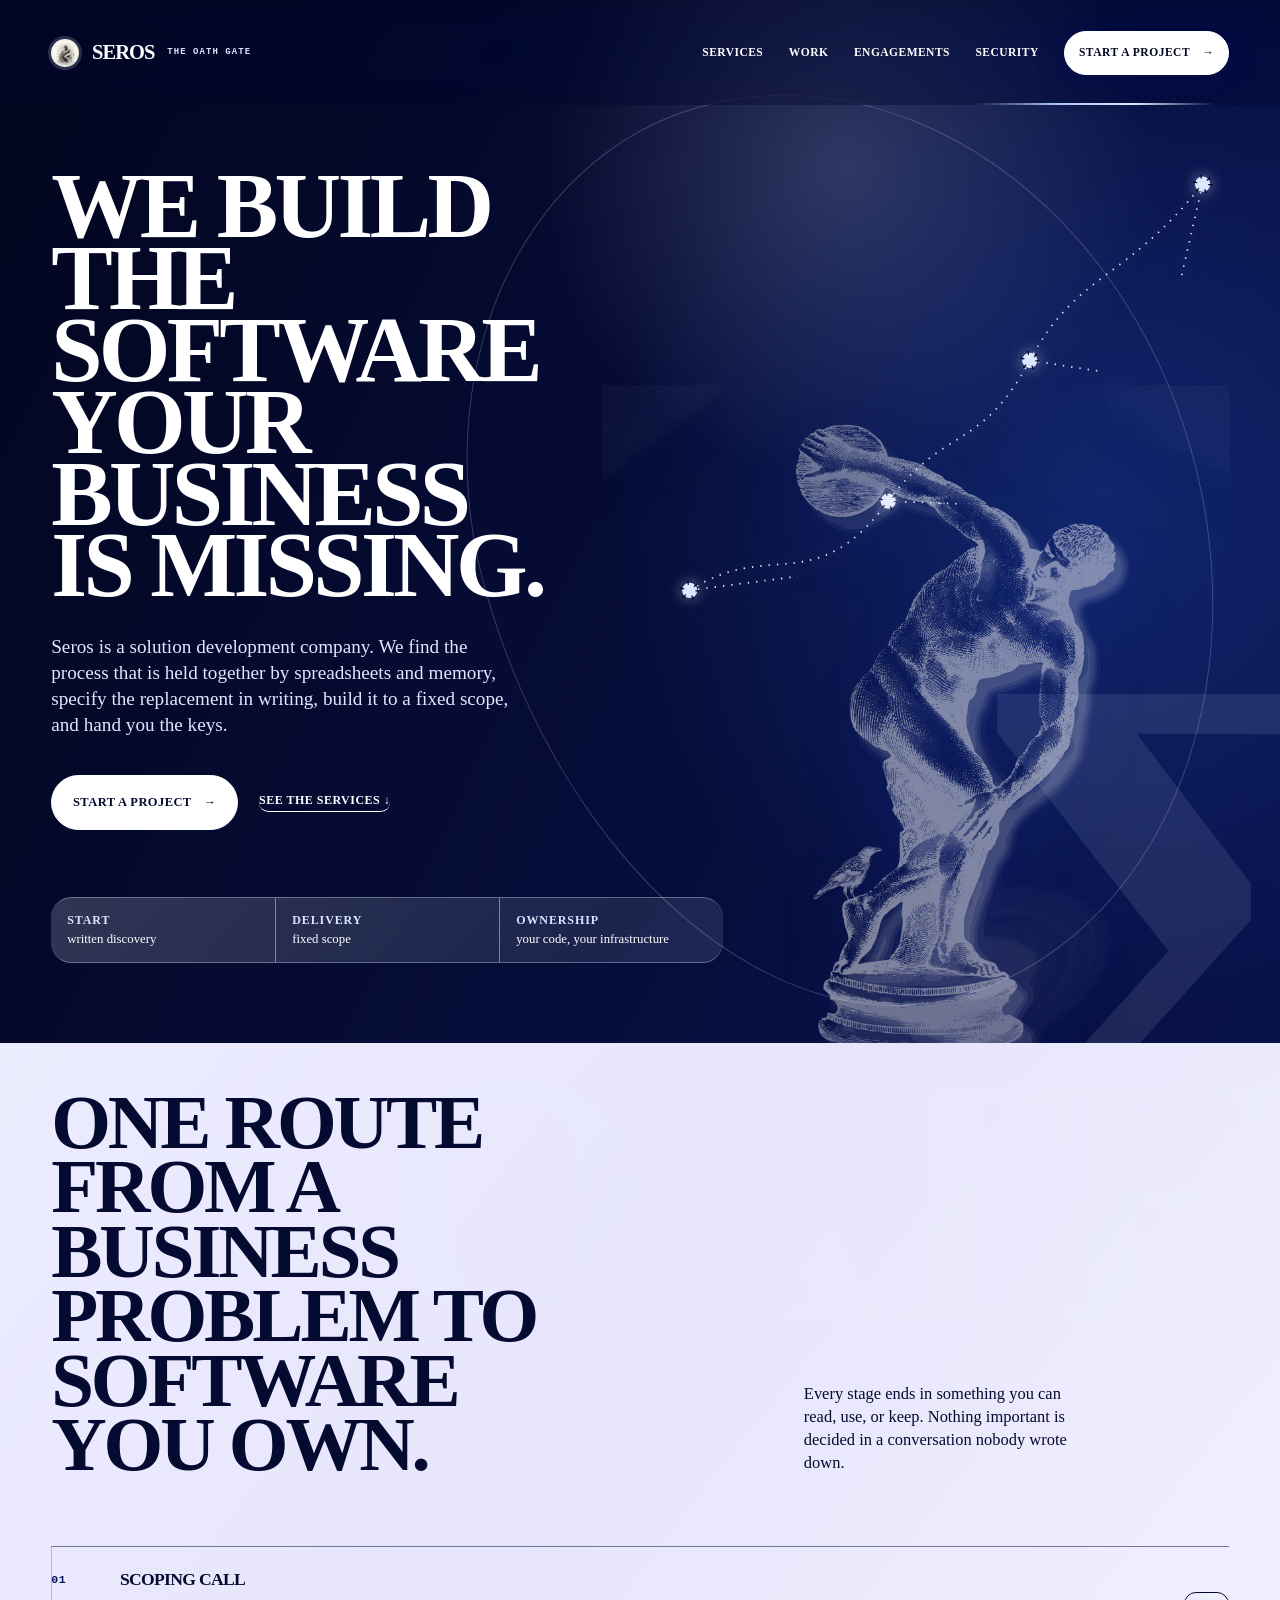
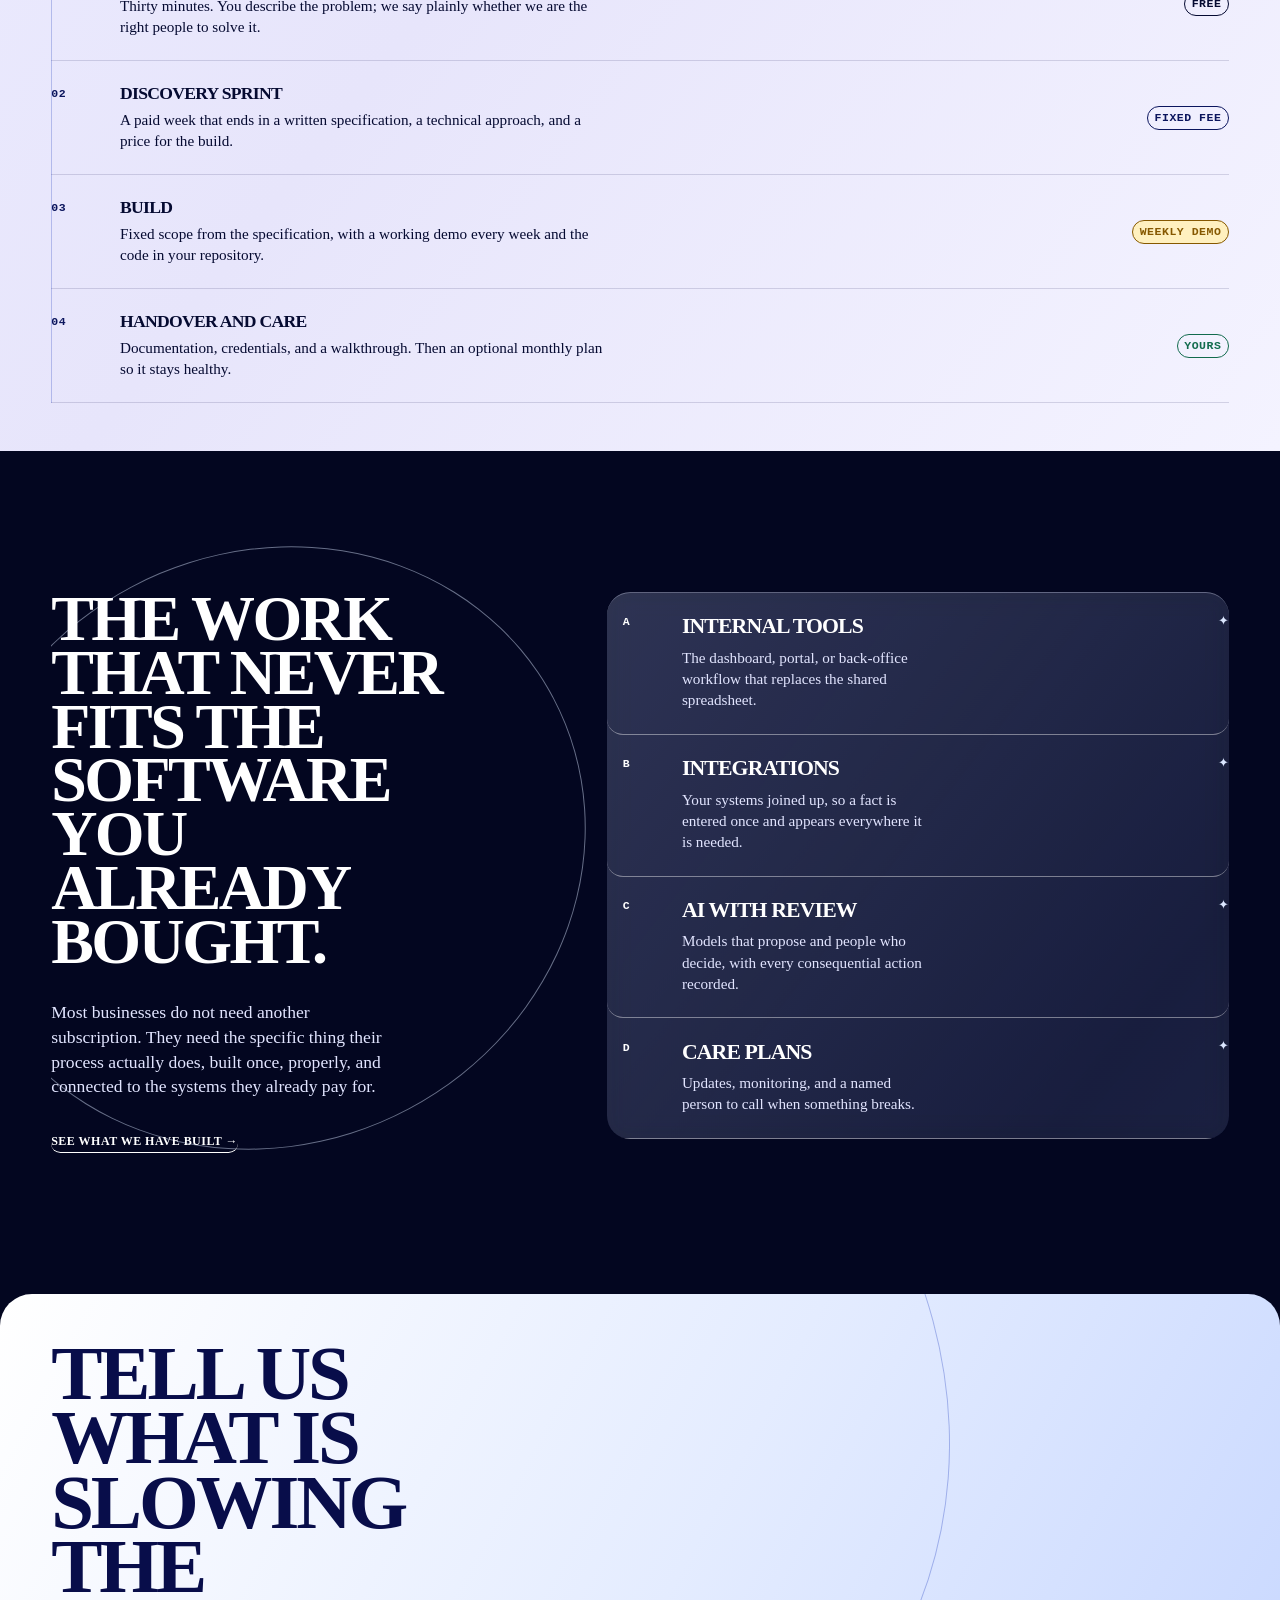
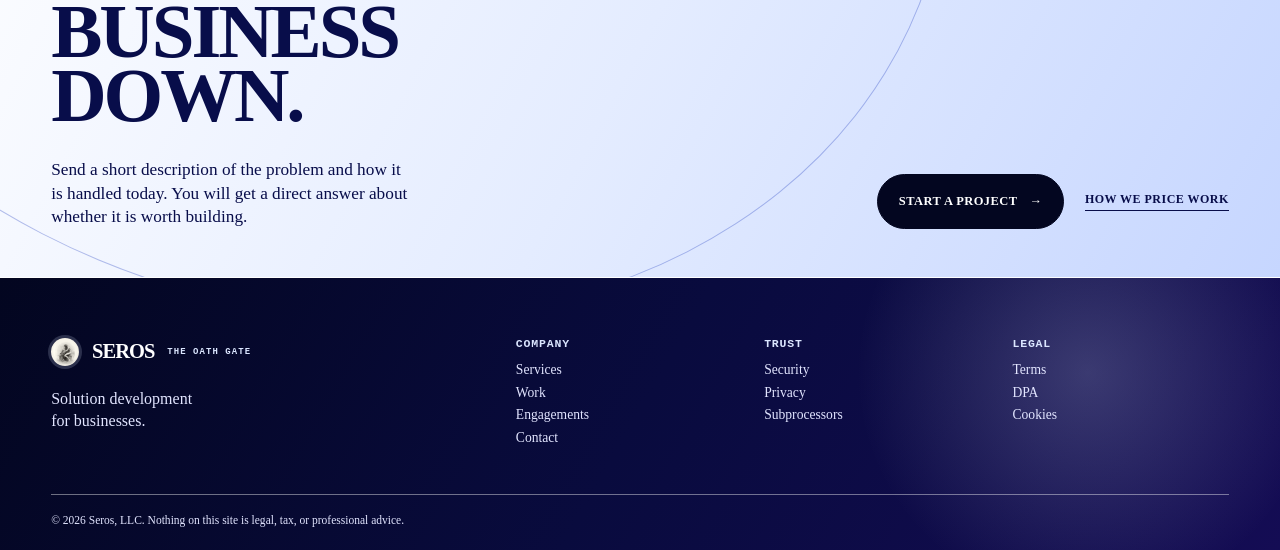
==== commit 69acc687: "fix(site): correct layout alignment and add purposeful motion Alignment fixes, all verified in a bro" ====
--- a/index.html
+++ b/index.html
@@ -16,7 +16,8 @@
 <link rel="apple-touch-icon" href="/assets/apple-touch-icon.png">
 <link rel="manifest" href="/manifest.json">
 <meta name="theme-color" content="#183bd1">
-<link rel="stylesheet" href="/assets/styles.css?v=6">
+<link rel="stylesheet" href="/assets/styles.css?v=7">
+<script src="/assets/studio-motion.js" defer></script>
 </head>
 <body class="signal-site">
 <a class="skip" href="#main">Skip to content</a>
--- a/assets/styles.css
+++ b/assets/styles.css
@@ -47,11 +47,11 @@
 
 /* Header */
 header.site { position: absolute; z-index: 10; inset: 0 0 auto; background: transparent; color: var(--seros-white); }
-.rail-header { display: grid; grid-template-columns: 1fr auto 1fr; align-items: start; min-height: 145px; padding-top: clamp(1.6rem, 3.8vw, 4.2rem); }
+.rail-header { display: grid; grid-template-columns: auto minmax(0, 1fr); gap: 2rem; align-items: start; min-height: 145px; padding-top: clamp(1.6rem, 3.8vw, 4.2rem); }
 .brand { display: inline-flex; align-items: center; gap: .65rem; width: max-content; text-decoration: none; font: 800 clamp(1rem, 1.6vw, 1.35rem)/.85 var(--serif); letter-spacing: -.045em; text-transform: uppercase; }
 .brand img { width: 1.75rem; height: 1.75rem; border-radius: 50%; }
 .brand small { display: none; }
-nav.site { grid-column: 3; grid-row: 1; display: flex; justify-content: flex-end; flex-wrap: wrap; gap: clamp(.8rem, 2vw, 2rem); align-items: center; padding-top: .22rem; }
+nav.site { grid-column: 2; grid-row: 1; display: flex; justify-content: flex-end; flex-wrap: wrap; gap: clamp(.8rem, 2vw, 2rem); align-items: center; padding-top: .22rem; }
 nav.site > a:not(.btn-nav-app) { font: 700 clamp(.72rem, .85vw, .8rem)/1 var(--serif); letter-spacing: .04em; text-decoration: none; text-transform: uppercase; text-underline-offset: .38em; }
 nav.site > a:not(.btn-nav-app):hover { text-decoration: underline; }
 .btn-nav-app, .btn { display: inline-flex; align-items: center; justify-content: center; gap: .75rem; text-decoration: none; border: 1px solid currentColor; transition: color .2s ease, background .2s ease, transform .2s ease; }
@@ -74,7 +74,7 @@
 .text-link { display: inline-block; padding-bottom: .24rem; border-bottom: 1px solid currentColor; font: 700 .75rem/1.2 var(--serif); letter-spacing: .04em; text-transform: uppercase; text-decoration: none; text-underline-offset: .35em; }
 .text-link:hover { color: var(--seros-green); }
 .signal-facts { display: grid; grid-template-columns: repeat(3,1fr); gap: 0; max-width: 42rem; margin: 4.2rem 0 0; border-top: 1px solid var(--line); border-bottom: 1px solid var(--line); }
-.signal-facts div { min-width: 0; padding: .9rem 1rem .95rem 0; }
+.signal-facts div { min-width: 0; padding: .9rem 1rem .95rem; }
 .signal-facts div + div { padding-left: 1rem; border-left: 1px solid var(--line); }
 .signal-facts dt { font: 700 .75rem/1.25 var(--serif); letter-spacing: .075em; text-transform: uppercase; color: var(--seros-green); }
 .signal-facts dd { margin: .3rem 0 0; font-size: clamp(.8rem, 1vw, .92rem); line-height: 1.1; }
@@ -99,16 +99,16 @@
 @keyframes board-in { from { opacity: 0; transform: rotate(3deg) translateY(1.8rem); } to { opacity: 1; transform: rotate(1.8deg) translateY(0); } }
 
 /* Workflow: white paper severed by a strong blue interval */
-.workflow-band { position: relative; z-index: 1; padding: clamp(5rem, 10vw, 10rem) 16px;  color: var(--seros-blue-deep); background: var(--seros-paper); }
+.workflow-band { position: relative; z-index: 1; padding: clamp(5rem, 10vw, 10rem) 0;  color: var(--seros-blue-deep); background: var(--seros-paper); }
 .workflow-band > .wrap { padding-inline: 0; }
 .section-intro { display: grid; grid-template-columns: minmax(0, 1.2fr) minmax(15rem, .8fr); gap: clamp(2rem, 9vw, 9rem); align-items: end; margin-bottom: 4.3rem; }
 h2 { max-width: 13ch; font-size: clamp(3rem, 6vw, 6.5rem); line-height: .84; text-transform: uppercase; text-wrap: balance; }
 .section-intro p:last-child { max-width: 34ch; margin: 0 0 .2rem; font-size: 1.03rem; line-height: 1.4; }
 .track-list { padding: 0; margin: 0; list-style: none; border-top: 1px solid var(--seros-blue-deep); }
-.track-list li { display: grid; grid-template-columns: minmax(3rem,.32fr) minmax(10rem,.75fr) minmax(16rem,1.45fr) auto; gap: 1.3rem; align-items: center; padding: 1.45rem 0; border-bottom: 1px solid var(--ink-line); }
+.track-list li { display: grid; grid-template-columns: 3rem minmax(0,1fr) 7rem; gap: 1.3rem; align-items: center; padding: 1.45rem 0; border-bottom: 1px solid var(--ink-line); }
 .track-no, .card-index { font: 700 .72rem/1 var(--mono); letter-spacing: .06em; }
 .track-list h3 { font-size: 1.1rem; line-height: 1; text-transform: uppercase; }
-.track-list p { margin: 0; font-size: .95rem; line-height: 1.35; }
+.track-list p { margin: .5rem 0 0; font-size: .95rem; line-height: 1.35; }
 .track-state { justify-self: end; }
 
 /* Controls use a blue broadside with typographic feature bands. */
@@ -117,7 +117,7 @@
 .control-copy > p:not(.eyebrow) { max-width: 38ch; margin: 2rem 0; font-size: 1.1rem; line-height: 1.4; color: var(--seros-ice); }
 .control-cards { border-top: 1px solid var(--line); }
 .control-cards article { display: grid; grid-template-columns: 2.7rem 1fr; gap: .4rem 1rem; padding: 1.45rem 0; border-bottom: 1px solid var(--line); }
-.control-cards article:nth-child(odd) { margin-left: 3.4rem; }
+.control-cards article:nth-child(odd) { margin-left: 0; }
 .control-cards h3 { font-size: clamp(1.05rem, 1.7vw, 1.4rem); line-height: 1; text-transform: uppercase; }
 .control-cards p { grid-column: 2; max-width: 32ch; margin: .15rem 0 0; color: var(--seros-ice); font-size: .95rem; line-height: 1.4; }
 .card-index { color: var(--seros-green); }
@@ -143,13 +143,14 @@
 .doc-layout .toc { height: max-content; position: sticky; top: 2rem; }
 .doc-layout .toc h2 { font: 700 .72rem/1.2 var(--mono); letter-spacing: .07em; }
 .doc-layout .toc a { display: block; margin: .7rem 0; color: var(--seros-ice); font-size: .85rem; }
-.doc h1 { font-size: clamp(3rem,6vw,6rem); }.doc h2 { margin: 1.8em 0 .55em; font-size: clamp(2rem,4vw,3.4rem); }.doc h3 { margin-top: 1.6em; font-size: 1.2rem; }.doc p,.doc li { max-width: 70ch; }.doc .lede { color: var(--seros-ice); }.doc .cards { display:grid; grid-template-columns:repeat(3,1fr); gap:1rem; margin:2rem 0; }.doc .card,.toc { padding:1rem; border:1px solid var(--line); }.doc .card p { color:var(--seros-ice); font-size:.9rem; }.doc table { width:100%; border-collapse:collapse; }.doc td,.doc th { padding:.75rem; border-bottom:1px solid var(--line); text-align:left; }.doc th { font:700 .72rem/1 var(--mono); letter-spacing:.07em; text-transform:uppercase; }.doc code { padding:.1rem .25rem; background:rgba(255,255,255,.14); }.doc .banner { padding:1rem; border:1px solid var(--seros-ink-accent); background:var(--seros-ink-wash); }
+.doc h1 { font-size: clamp(3rem,6vw,6rem); }.doc h2 { margin: 1.8em 0 .55em; font-size: clamp(2rem,4vw,3.4rem); }.doc h3 { margin-top: 1.6em; font-size: 1.2rem; }.doc p,.doc li { max-width: 70ch; }.doc .lede { color: var(--seros-ice); }.doc .cards { display:grid; grid-template-columns:repeat(2,minmax(0,1fr)); gap:1rem; margin:2rem 0; }.doc .card,.toc { padding:1rem; border:1px solid var(--line); }.doc .card p { color:var(--seros-ice); font-size:.9rem; }.doc table { width:100%; border-collapse:collapse; }.doc td,.doc th { padding:.75rem; border-bottom:1px solid var(--line); text-align:left; }.doc th { font:700 .72rem/1 var(--mono); letter-spacing:.07em; text-transform:uppercase; }.doc code { padding:.1rem .25rem; background:rgba(255,255,255,.14); }.doc .banner { padding:1rem; border:1px solid var(--seros-ink-accent); background:var(--seros-ink-wash); }
 
 @media (max-width: 900px) {
   .rail-header { min-height: 105px; }.hero-layout { grid-template-columns: 1fr; padding-top: 9rem; gap: 4rem; }.hero-copy { max-width: 54rem; }.commitment-board { margin: 0; }.section-intro,.control-grid,.close-layout { grid-template-columns: 1fr; }.section-intro { gap: 1.5rem; }.control-grid { gap: 3.5rem; }.close-actions { justify-self: start; }.doc-layout { display:block; }.doc-layout .toc { position:static; margin-bottom:2rem; }
 }
 @media (max-width: 650px) {
-  .wrap { width: min(var(--max), calc(100% - 2rem)); }.rail-header { display:flex; min-height:88px; justify-content:space-between; }.brand { font-size:1.15rem; }.brand img { width:1.4rem; height:1.4rem; } nav.site { display:flex; padding:0; gap:.8rem; } nav.site > a:not(.btn-nav-app) { display:none; }.btn-nav-app { padding:.58rem .65rem; font-size:.72rem; } h1 { font-size:clamp(3rem,14vw,4rem); letter-spacing:-.035em; }.hero-layout { padding-top:8rem; padding-bottom:3rem; }.signal-facts { margin-top:3rem; }.signal-facts dd { font-size:.72rem; }.commitment-board { padding:1rem; transform:none; }.commitment-board::before { left:.6rem; }.board-head { display:none; }.board-row { grid-template-columns:1fr; gap:.55rem; }.board-state,.confirm-stamp { justify-self:start; }.board-topline span:last-child { display:none; }.track-list li { grid-template-columns:2.3rem 1fr; gap:.7rem; }.track-list li > p { grid-column:2; }.track-state { grid-column:2; justify-self:start; }.control-cards article:nth-child(odd) { margin-left:0; }.close-actions { flex-direction:column; align-items:flex-start; gap:1.1rem; }.footer-grid { grid-template-columns:1fr 1fr; }.footer-grid > div:first-child { grid-column:1/-1; }.doc { padding-top:8rem; }.doc .cards { grid-template-columns:1fr; } .mythic-field img { right:-8rem; bottom:-1rem; width:28rem; max-width:none; }
+  .wrap { width: min(var(--max), calc(100% - 2rem)); }.rail-header { display:flex; min-height:88px; justify-content:space-between; }.brand { font-size:1.15rem; }.brand img { width:1.4rem; height:1.4rem; }  /* Mobile nav links are restored as a second header row further down. */
+  nav.site { display:flex; padding:0; gap:.8rem; }.btn-nav-app { padding:.58rem .65rem; font-size:.72rem; } h1 { font-size:clamp(3rem,14vw,4rem); letter-spacing:-.035em; }.hero-layout { padding-top:8rem; padding-bottom:3rem; }.signal-facts { margin-top:3rem; }.signal-facts dd { font-size:.72rem; }.commitment-board { padding:1rem; transform:none; }.commitment-board::before { left:.6rem; }.board-head { display:none; }.board-row { grid-template-columns:1fr; gap:.55rem; }.board-state,.confirm-stamp { justify-self:start; }.board-topline span:last-child { display:none; }.track-list li { grid-template-columns:2.3rem 1fr; gap:.7rem; }.track-list li > p { grid-column:2; }.track-state { grid-column:2; justify-self:start; }.control-cards article:nth-child(odd) { margin-left:0; }.close-actions { flex-direction:column; align-items:flex-start; gap:1.1rem; }.footer-grid { grid-template-columns:1fr 1fr; }.footer-grid > div:first-child { grid-column:1/-1; }.doc { padding-top:8rem; }.doc .cards { grid-template-columns:1fr; } .mythic-field img { right:-8rem; bottom:-1rem; width:28rem; max-width:none; }
 }
 @media (prefers-reduced-motion: reduce) { *,*::before,*::after { scroll-behavior:auto !important; animation:none !important; transition:none !important; } }
 
@@ -203,7 +204,7 @@
 .control-cards { border-color: rgba(219,230,255,.58); }
 .control-cards article { position: relative; }
 .control-cards article::after { content: '✦'; position: absolute; right: 0; top: 1.25rem; color: var(--seros-gold); font-size: .8rem; }
-.close-band::before { content: 'THRESHOLD'; display: block; margin-bottom: .8rem; font: 700 .68rem/1 var(--mono); letter-spacing: .13em; color: var(--seros-night); }
+.close-band::before { content: none; }
 
 /* Document routes: dense, legal and accessible first; mythic material stays in the frame. */
 body:not(.signal-site) { color: var(--seros-ink); background: var(--seros-vellum); }
@@ -288,9 +289,9 @@
 .workflow-band { background: linear-gradient(128deg, #ececff, #e7e5fb 42%, #f4f3ff); }
 .workflow-band::before { color: rgba(219,230,255,.07); animation: watermark-shift 12s ease-in-out infinite alternate; }
 .track-list { border-color: rgba(8,13,74,.52); }
-.track-list li { border-color: rgba(8,13,74,.14); transition: background .3s ease, padding-inline .3s cubic-bezier(.16,1,.3,1); animation: record-reveal .62s cubic-bezier(.16,1,.3,1) both; }
+.track-list li { border-color: rgba(8,13,74,.14); transition: background .2s ease; }
 .track-list li:nth-child(2) { animation-delay:.08s; }.track-list li:nth-child(3) { animation-delay:.16s; }.track-list li:nth-child(4) { animation-delay:.24s; }
-.track-list li:hover { padding-inline: 1rem; background: rgba(219,230,255,.11); }
+.track-list li:hover { background: rgba(219,230,255,.11); }
 .track-list li::before { background: rgba(140,103,237,.4); }
 .track-state { transition: transform .2s ease, background .2s ease; }
 .track-list li:hover .track-state { transform: scale(1.05); background: rgba(219,230,255,.13); }
@@ -355,3 +356,73 @@
 .signal-facts, .control-cards, .commitment-board { background-size:180% 180%; animation-name: tide-shimmer; animation-duration:9s; animation-timing-function:ease-in-out; animation-iteration-count:infinite; }
 .commitment-board { animation: board-in .8s cubic-bezier(.2,.8,.2,1) both, board-hover 5s 1s ease-in-out infinite, tide-shimmer 9s ease-in-out infinite; }
 @media (prefers-reduced-motion: reduce) { .signal-facts, .control-cards, .commitment-board { animation:none !important; } }
+
+/* Studio alignment and the discovery-to-handover route. */
+body { min-width: 0; }
+/* The review board is gone; the engraving is absolute, so the hero is one column. */
+.hero-layout { grid-template-columns: minmax(0, 1fr); }
+.hero-copy { max-width: 46rem; }
+/* Three-stage sequences keep one row; four-item sets stay a 2x2. */
+@media (min-width: 651px) {
+  .doc .cards:has(> :nth-child(3):last-child) { grid-template-columns: repeat(3, minmax(0, 1fr)); }
+}
+.doc p:not(.lede), .doc li { line-height: 1.55; }
+.doc li + li { margin-top: .5rem; }
+.doc td, .doc th { overflow-wrap: anywhere; }
+.control-copy h2 { max-width: 13ch; font-size: clamp(2.5rem, 5vw, 5.5rem); }
+.doc { overflow-wrap: anywhere; }
+.doc h1 { hyphens: auto; }
+@media (max-width: 650px) { .control-copy h2 { max-width: none; } }
+.rail-header { align-items: center; padding-block: 1.5rem; min-height: 105px; }
+nav.site { padding-top: 0; }
+.btn-nav-app { min-height: 44px; white-space: nowrap; }
+nav.site > a:not(.btn-nav-app) { position: relative; padding-block: 1rem; }
+nav.site > a:not(.btn-nav-app)::after { content: ''; position: absolute; inset: auto 0 .55rem; height: 1px; background: currentColor; transform: scaleX(0); transform-origin: left; transition: transform 180ms ease-out; }
+nav.site > a:not(.btn-nav-app):is(:hover,:focus-visible)::after { transform: scaleX(1); }
+nav.site > a:not(.btn-nav-app):hover { text-decoration: none; }
+.btn span[aria-hidden], .btn-nav-app span[aria-hidden], .text-link span[aria-hidden] { display: inline-block; transition: transform 180ms ease-out; }
+:is(.btn,.btn-nav-app,.text-link):is(:hover,:focus-visible) span[aria-hidden] { transform: translateX(.2rem); }
+.track-list { position: relative; }
+.track-list p { max-width: 65ch; }
+.track-list li::before { display: none; }
+.track-no { align-self: start; padding-top: .2rem; }
+.track-list::after { content: ''; position: absolute; inset: 0 auto 0 0; width: 1px; background: var(--seros-ink-accent); transform-origin: top; pointer-events: none; opacity: .25; }
+.track-list.route-arrived::after { animation: engagement-route 700ms cubic-bezier(.16,1,.3,1) both; }
+.track-list.route-arrived .track-no { animation: milestone-arrival 400ms ease-out both; }
+.track-list.route-arrived li:nth-child(2) .track-no { animation-delay: 100ms; }
+.track-list.route-arrived li:nth-child(3) .track-no { animation-delay: 200ms; }
+.track-list.route-arrived li:nth-child(4) .track-no { animation-delay: 300ms; }
+@keyframes engagement-route { from { transform: scaleY(0); opacity: .7; } to { transform: scaleY(1); opacity: .25; } }
+@keyframes milestone-arrival { from { transform: translateX(.4rem); color: var(--seros-ink-accent); } to { transform: none; color: var(--seros-blue); } }
+.control-cards { align-self: start; }
+.control-cards article { padding-right: 2rem; }
+.control-cards article:hover { transform: none; }
+.doc .card h3:first-child { margin-top: 0; }
+footer.site { overflow: clip; }
+/* Existing ambient loops rest offscreen and in background tabs. */
+.motion-rest, .motion-rest::before, .motion-rest::after,
+.motion-rest *, .motion-rest *::before, .motion-rest *::after { animation-play-state: paused !important; }
+@media (max-width: 1100px) { header.site .brand::after { display: none; } }
+@media (max-width: 900px) { .rail-header { gap: 1rem; } }
+@media (max-width: 650px) {
+  .rail-header { min-height: 88px; padding-block: 1rem; gap: .75rem; }
+  /* Keep every route reachable from the header instead of the footer alone.
+     nav stays a real landmark box: brand on row 1, the full rail on row 2. */
+  .rail-header { display: grid; grid-template-columns: minmax(0, 1fr); row-gap: .8rem; }
+  nav.site { grid-column: 1; grid-row: 2; justify-content: space-between; width: 100%; gap: .5rem 1rem; }
+  nav.site > a:not(.btn-nav-app) {
+    display: inline-block; padding-block: .3rem;
+    font-size: .7rem; letter-spacing: .05em;
+  }
+  nav.site > a:not(.btn-nav-app)::after { bottom: .05rem; }
+  .track-list li { grid-template-columns: 2.3rem minmax(0,1fr); }
+  .signal-facts { grid-template-columns: 1fr; }
+  .signal-facts div { display: grid; grid-template-columns: 6.5rem minmax(0,1fr); gap: .5rem; padding: .8rem 1rem; }
+  .signal-facts div + div { border-left: 0; border-top: 1px solid var(--line); }
+  .signal-facts dd { margin: 0; font-size: .85rem; line-height: 1.35; }
+  .signal-facts dt { align-self: center; }
+}
+@media (prefers-reduced-motion: reduce) {
+  .track-list.route-arrived::after, .track-list.route-arrived .track-no { animation: none; }
+  :is(.btn,.btn-nav-app,.text-link):is(:hover,:focus-visible) span[aria-hidden] { transform: none; }
+}
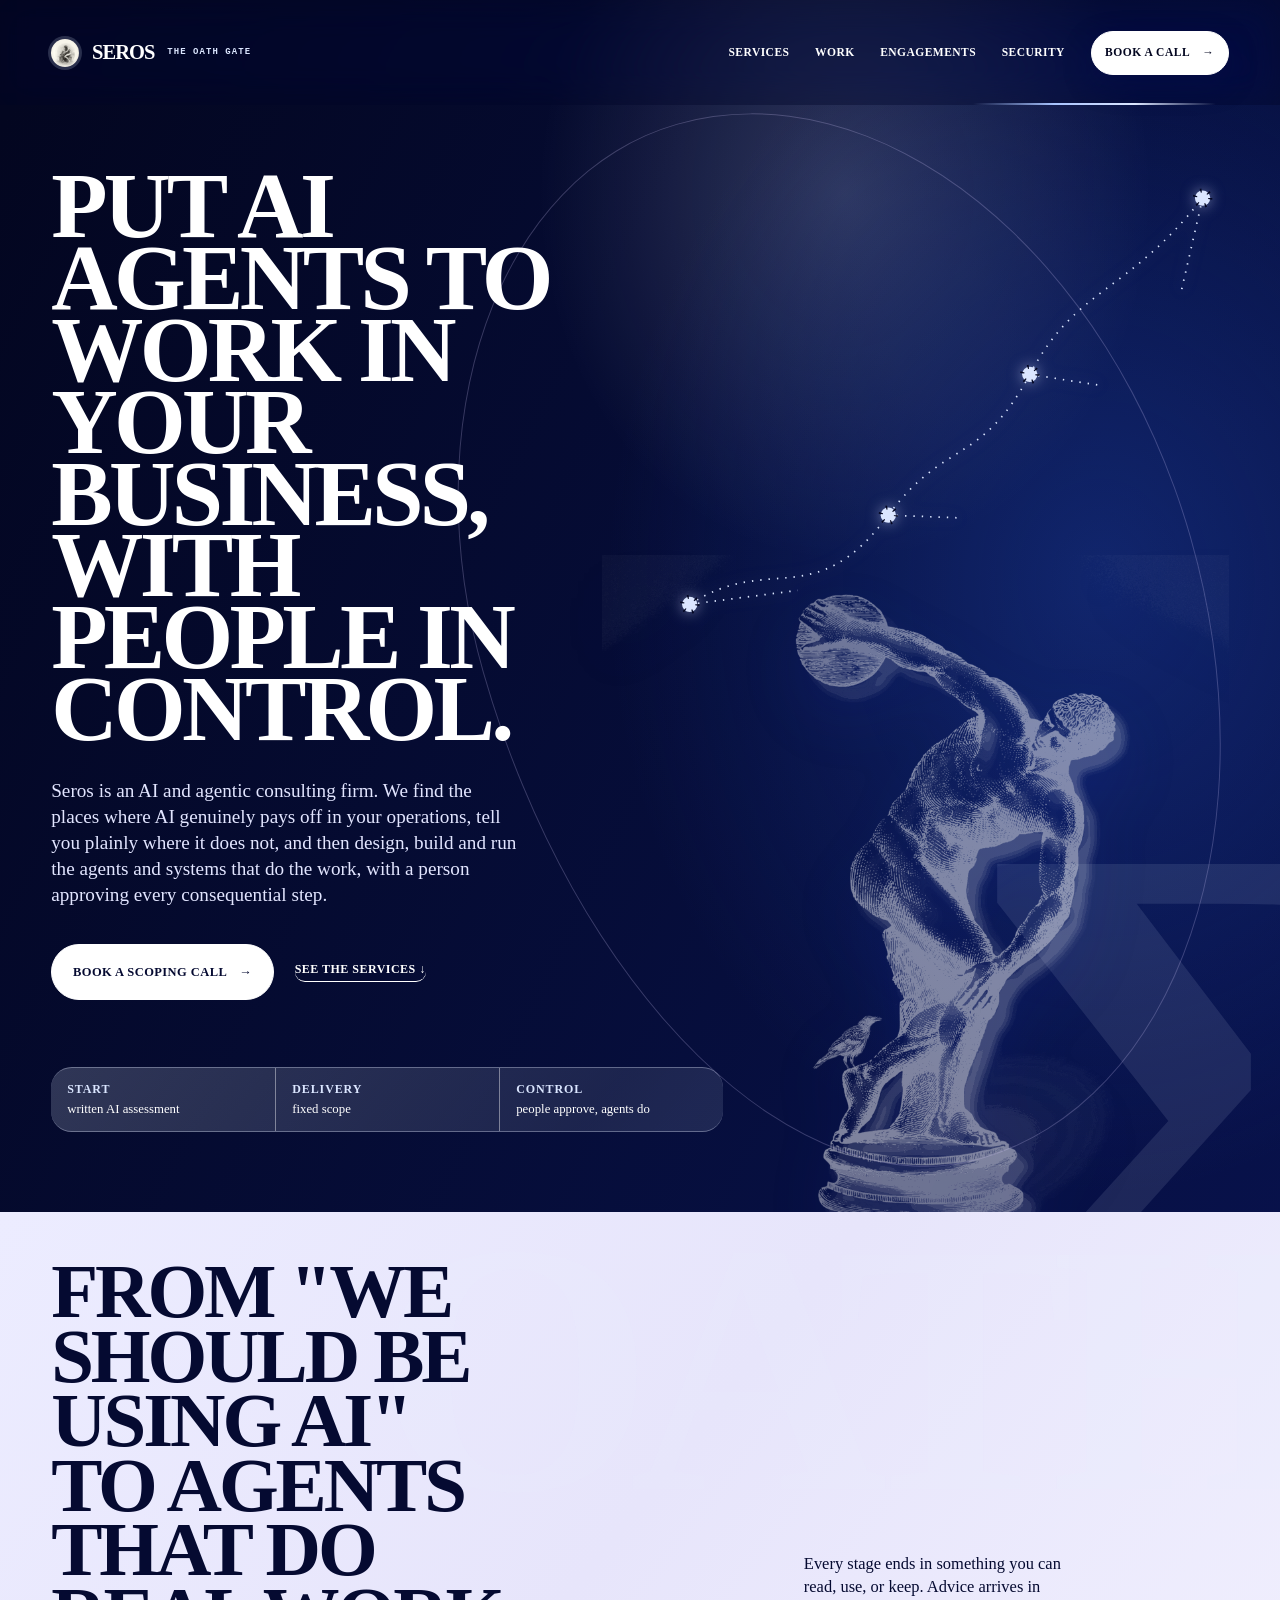
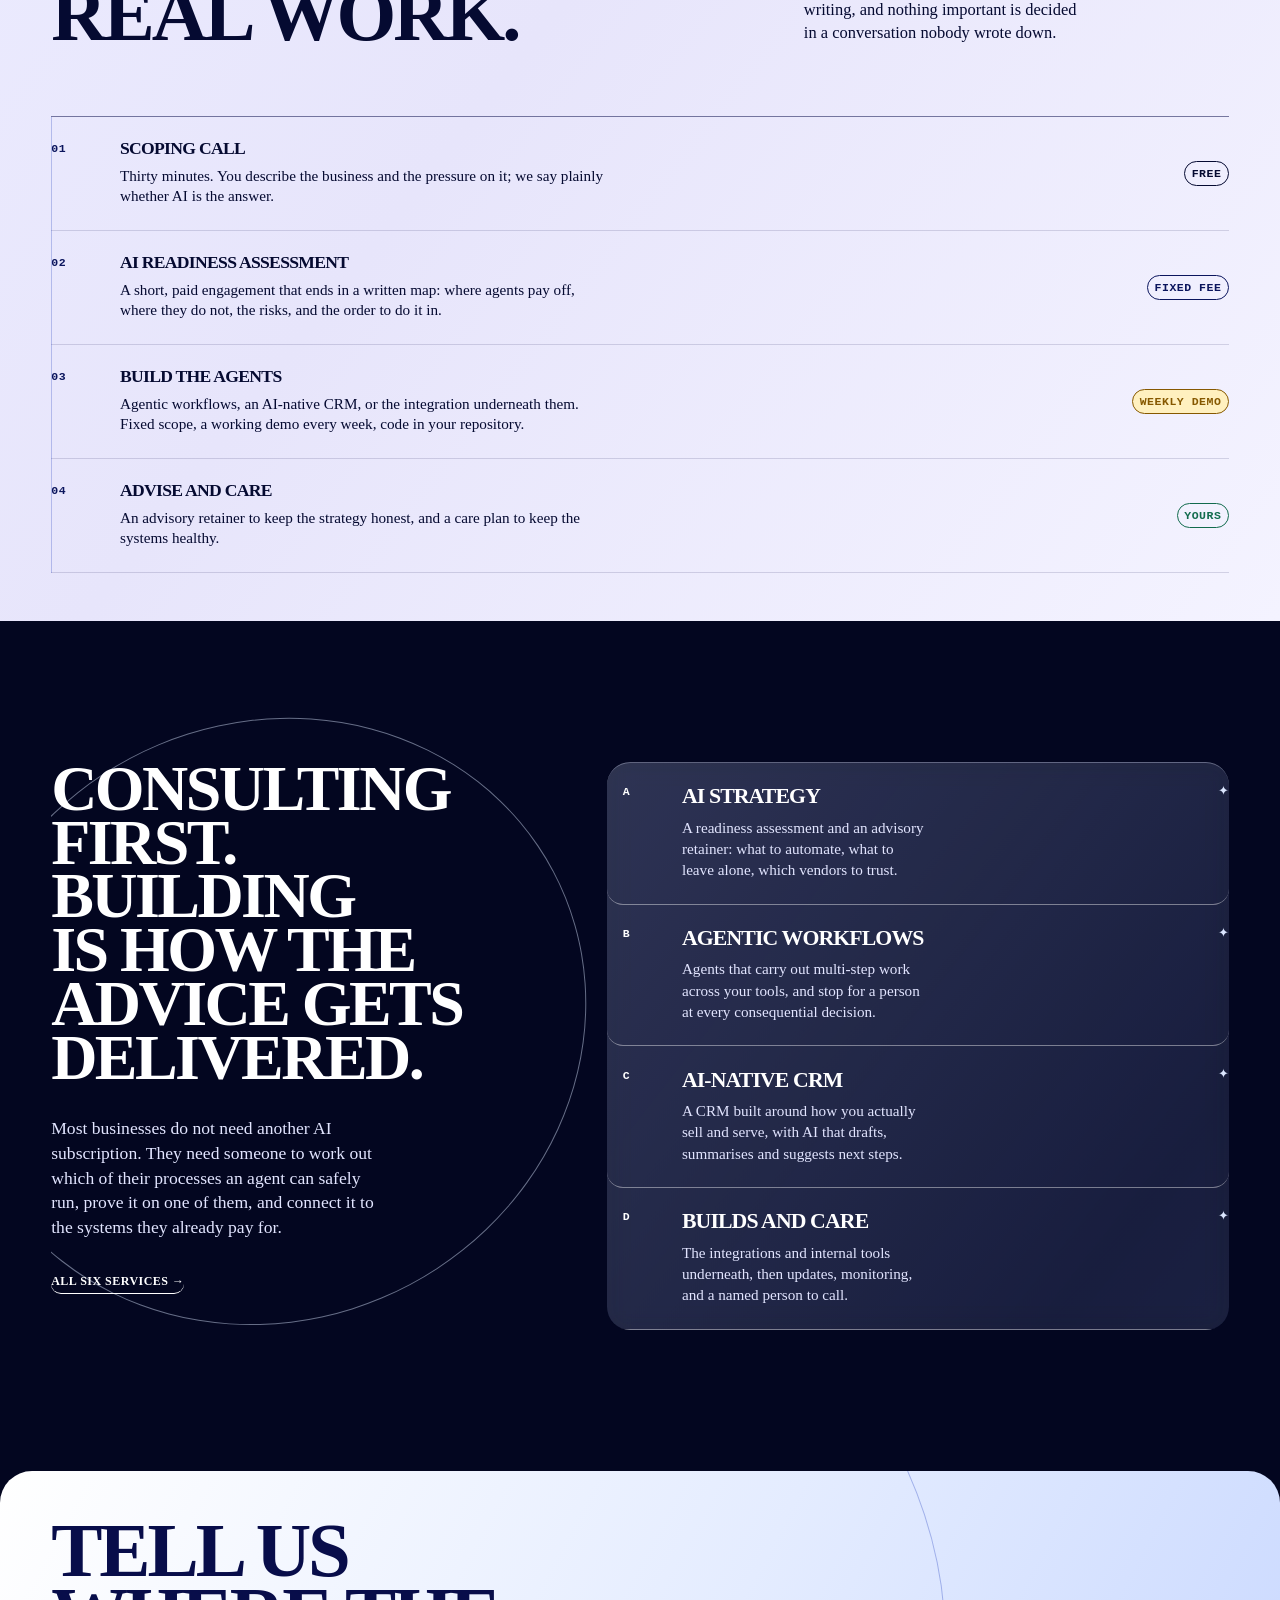
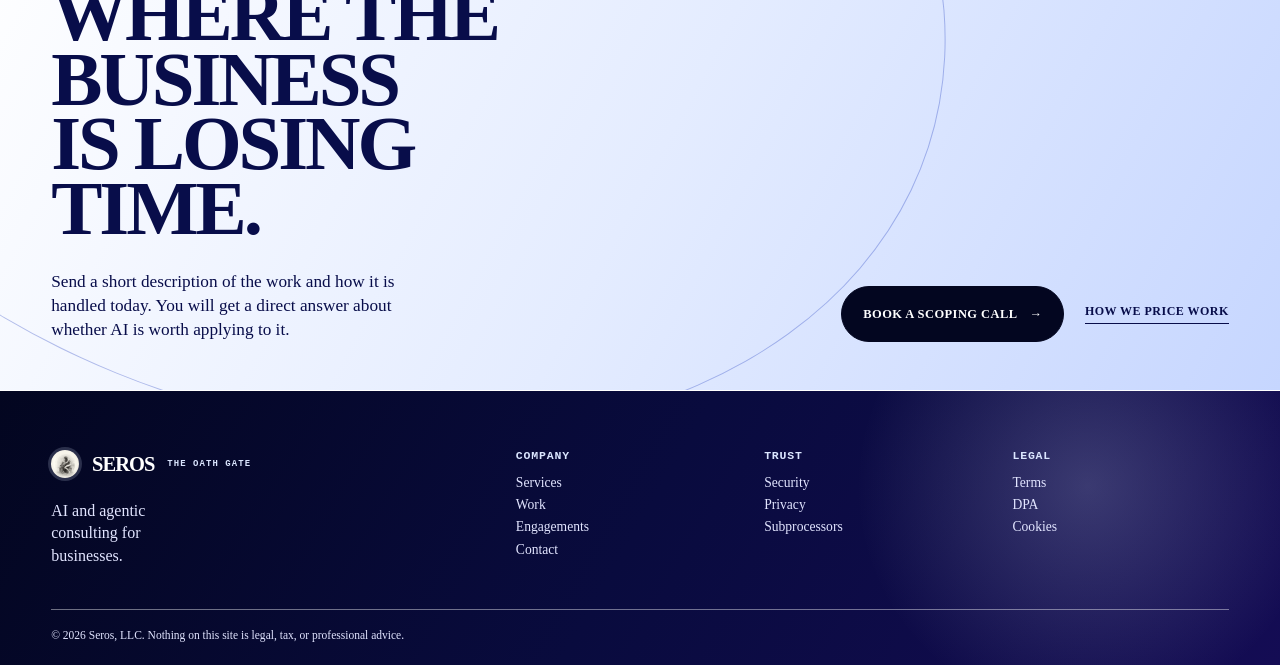
==== commit 9efede23: "feat(site): reposition as AI and agentic consulting; add assessment, advisory, agentic workflow and " ====
--- a/index.html
+++ b/index.html
@@ -3,11 +3,11 @@
 <head>
 <meta charset="utf-8">
 <meta name="viewport" content="width=device-width,initial-scale=1">
-<title>Seros — solution development for businesses</title>
-<meta name="description" content="Seros, LLC is a solution development company. We scope the problem in writing, build the system to a fixed scope, and maintain it after it ships.">
+<title>Seros — AI and agentic consulting for businesses</title>
+<meta name="description" content="Seros, LLC is an AI and agentic consulting firm. We find where AI agents genuinely pay off in your business, then design, build and run them with people in control.">
 <link rel="canonical" href="https://seros.dev/">
-<meta property="og:title" content="We build the software your business is missing.">
-<meta property="og:description" content="Scoped in writing. Built to a fixed scope. Maintained after delivery.">
+<meta property="og:title" content="Put AI agents to work in your business, with people in control.">
+<meta property="og:description" content="AI strategy, agentic automation and custom systems. Advice in writing, builds to a fixed scope.">
 <meta property="og:type" content="website">
 <meta property="og:url" content="https://seros.dev/">
 <meta property="og:image" content="https://seros.dev/assets/og-image.jpg">
@@ -23,13 +23,13 @@
 <a class="skip" href="#main">Skip to content</a>
 <header class="site">
   <div class="wrap rail-header">
-    <a class="brand" href="/"><img src="/assets/icon-192.png" alt=""><span>SEROS</span><small>solution development</small></a>
+    <a class="brand" href="/"><img src="/assets/icon-192.png" alt=""><span>SEROS</span><small>AI consulting</small></a>
     <nav class="site" aria-label="Primary navigation">
       <a href="/services">Services</a>
       <a href="/work">Work</a>
       <a href="/pricing">Engagements</a>
       <a href="/security">Security</a>
-      <a class="btn-nav-app" href="/contact">Start a project <span aria-hidden="true">&rarr;</span></a>
+      <a class="btn-nav-app" href="/contact">Book a call <span aria-hidden="true">&rarr;</span></a>
     </nav>
   </div>
 </header>
@@ -38,18 +38,18 @@
 <section class="signal-hero">
   <div class="wrap hero-layout">
     <div class="hero-copy">
-      <h1>We build the software your business is missing.</h1>
-      <p class="lede">Seros is a solution development company. We find the process that is held
-      together by spreadsheets and memory, specify the replacement in writing, build it to a fixed
-      scope, and hand you the keys.</p>
+      <h1>Put AI agents to work in your business, with people in control.</h1>
+      <p class="lede">Seros is an AI and agentic consulting firm. We find the places where AI genuinely
+      pays off in your operations, tell you plainly where it does not, and then design, build and run
+      the agents and systems that do the work, with a person approving every consequential step.</p>
       <div class="cta">
-        <a class="btn primary" href="/contact">Start a project <span aria-hidden="true">&rarr;</span></a>
+        <a class="btn primary" href="/contact">Book a scoping call <span aria-hidden="true">&rarr;</span></a>
         <a class="text-link" href="/services">See the services <span aria-hidden="true">&darr;</span></a>
       </div>
       <dl class="signal-facts" aria-label="How Seros engagements work">
-        <div><dt>Start</dt><dd>written discovery</dd></div>
+        <div><dt>Start</dt><dd>written AI assessment</dd></div>
         <div><dt>Delivery</dt><dd>fixed scope</dd></div>
-        <div><dt>Ownership</dt><dd>your code, your infrastructure</dd></div>
+        <div><dt>Control</dt><dd>people approve, agents do</dd></div>
       </dl>
     </div>
 
@@ -67,44 +67,45 @@
 <section id="engagement" class="workflow-band">
   <div class="wrap">
     <div class="section-intro">
-      <h2>One route from a business problem to software you own.</h2>
-      <p>Every stage ends in something you can read, use, or keep. Nothing important is decided in a
-      conversation nobody wrote down.</p>
+      <h2>From "we should be using AI" to agents that do real work.</h2>
+      <p>Every stage ends in something you can read, use, or keep. Advice arrives in writing, and nothing
+      important is decided in a conversation nobody wrote down.</p>
     </div>
     <ol class="track-list">
-      <li><span class="track-no">01</span><div><h3>Scoping call</h3><p>Thirty minutes. You describe the problem; we say plainly whether we are the right people to solve it.</p></div><span class="track-state scope">Free</span></li>
-      <li><span class="track-no">02</span><div><h3>Discovery sprint</h3><p>A paid week that ends in a written specification, a technical approach, and a price for the build.</p></div><span class="track-state detected">Fixed fee</span></li>
-      <li><span class="track-no">03</span><div><h3>Build</h3><p>Fixed scope from the specification, with a working demo every week and the code in your repository.</p></div><span class="track-state review">Weekly demo</span></li>
-      <li><span class="track-no">04</span><div><h3>Handover and care</h3><p>Documentation, credentials, and a walkthrough. Then an optional monthly plan so it stays healthy.</p></div><span class="track-state confirmed">Yours</span></li>
+      <li><span class="track-no">01</span><div><h3>Scoping call</h3><p>Thirty minutes. You describe the business and the pressure on it; we say plainly whether AI is the answer.</p></div><span class="track-state scope">Free</span></li>
+      <li><span class="track-no">02</span><div><h3>AI readiness assessment</h3><p>A short, paid engagement that ends in a written map: where agents pay off, where they do not, the risks, and the order to do it in.</p></div><span class="track-state detected">Fixed fee</span></li>
+      <li><span class="track-no">03</span><div><h3>Build the agents</h3><p>Agentic workflows, an AI-native CRM, or the integration underneath them. Fixed scope, a working demo every week, code in your repository.</p></div><span class="track-state review">Weekly demo</span></li>
+      <li><span class="track-no">04</span><div><h3>Advise and care</h3><p>An advisory retainer to keep the strategy honest, and a care plan to keep the systems healthy.</p></div><span class="track-state confirmed">Yours</span></li>
     </ol>
   </div>
 </section>
 
 <section id="build" class="wrap control-grid">
   <div class="control-copy">
-    <h2>The work that never fits the software you already bought.</h2>
-    <p>Most businesses do not need another subscription. They need the specific thing their process
-    actually does, built once, properly, and connected to the systems they already pay for.</p>
-    <a class="text-link" href="/work">See what we have built <span aria-hidden="true">&rarr;</span></a>
+    <h2>Consulting first. Building is how the advice gets delivered.</h2>
+    <p>Most businesses do not need another AI subscription. They need someone to work out which of
+    their processes an agent can safely run, prove it on one of them, and connect it to the systems
+    they already pay for.</p>
+    <a class="text-link" href="/services">All six services <span aria-hidden="true">&rarr;</span></a>
   </div>
   <div class="control-cards">
-    <article><span class="card-index">A</span><h3>Internal tools</h3><p>The dashboard, portal, or back-office workflow that replaces the shared spreadsheet.</p></article>
-    <article><span class="card-index">B</span><h3>Integrations</h3><p>Your systems joined up, so a fact is entered once and appears everywhere it is needed.</p></article>
-    <article><span class="card-index">C</span><h3>AI with review</h3><p>Models that propose and people who decide, with every consequential action recorded.</p></article>
-    <article><span class="card-index">D</span><h3>Care plans</h3><p>Updates, monitoring, and a named person to call when something breaks.</p></article>
+    <article><span class="card-index">A</span><h3>AI strategy</h3><p>A readiness assessment and an advisory retainer: what to automate, what to leave alone, which vendors to trust.</p></article>
+    <article><span class="card-index">B</span><h3>Agentic workflows</h3><p>Agents that carry out multi-step work across your tools, and stop for a person at every consequential decision.</p></article>
+    <article><span class="card-index">C</span><h3>AI-native CRM</h3><p>A CRM built around how you actually sell and serve, with AI that drafts, summarises and suggests next steps.</p></article>
+    <article><span class="card-index">D</span><h3>Builds and care</h3><p>The integrations and internal tools underneath, then updates, monitoring, and a named person to call.</p></article>
   </div>
 </section>
 
 <section class="close-band">
   <div class="wrap close-layout">
-    <div><h2>Tell us what is slowing the business down.</h2><p>Send a short description of the problem and how it is handled today. You will get a direct answer about whether it is worth building.</p></div>
-    <div class="close-actions"><a class="btn primary" href="/contact">Start a project <span aria-hidden="true">&rarr;</span></a><a class="text-link light" href="/pricing">How we price work</a></div>
+    <div><h2>Tell us where the business is losing time.</h2><p>Send a short description of the work and how it is handled today. You will get a direct answer about whether AI is worth applying to it.</p></div>
+    <div class="close-actions"><a class="btn primary" href="/contact">Book a scoping call <span aria-hidden="true">&rarr;</span></a><a class="text-link light" href="/pricing">How we price work</a></div>
   </div>
 </section>
 </main>
 
 <footer class="site"><div class="wrap footer-grid">
-  <div><a class="brand foot-brand" href="/"><img src="/assets/icon-192.png" alt=""><span>SEROS</span></a><p class="foot-blurb">Solution development for businesses.</p></div>
+  <div><a class="brand foot-brand" href="/"><img src="/assets/icon-192.png" alt=""><span>SEROS</span></a><p class="foot-blurb">AI and agentic consulting for businesses.</p></div>
   <div><p class="footer-label">Company</p><a href="/services">Services</a><a href="/work">Work</a><a href="/pricing">Engagements</a><a href="/contact">Contact</a></div>
   <div><p class="footer-label">Trust</p><a href="/security">Security</a><a href="/privacy">Privacy</a><a href="/subprocessors">Subprocessors</a></div>
   <div><p class="footer-label">Legal</p><a href="/terms">Terms</a><a href="/dpa">DPA</a><a href="/cookies">Cookies</a></div>
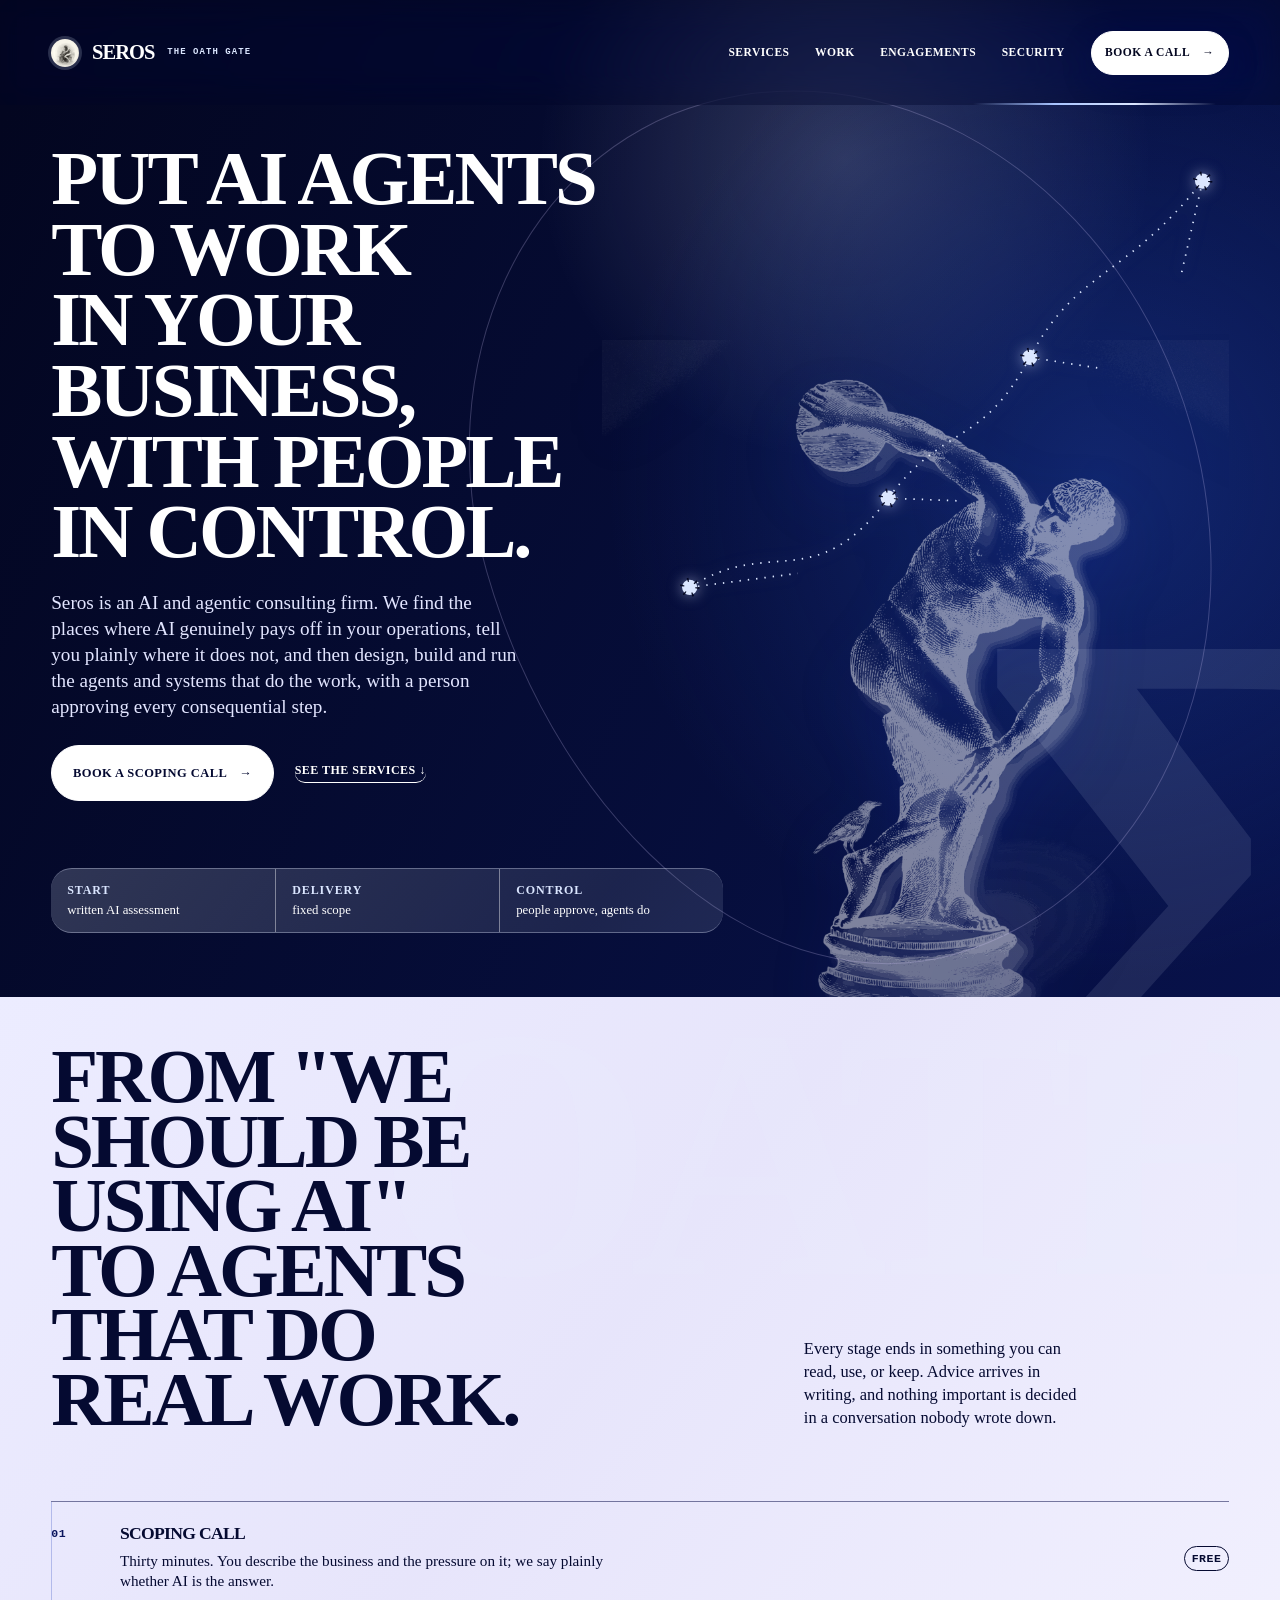
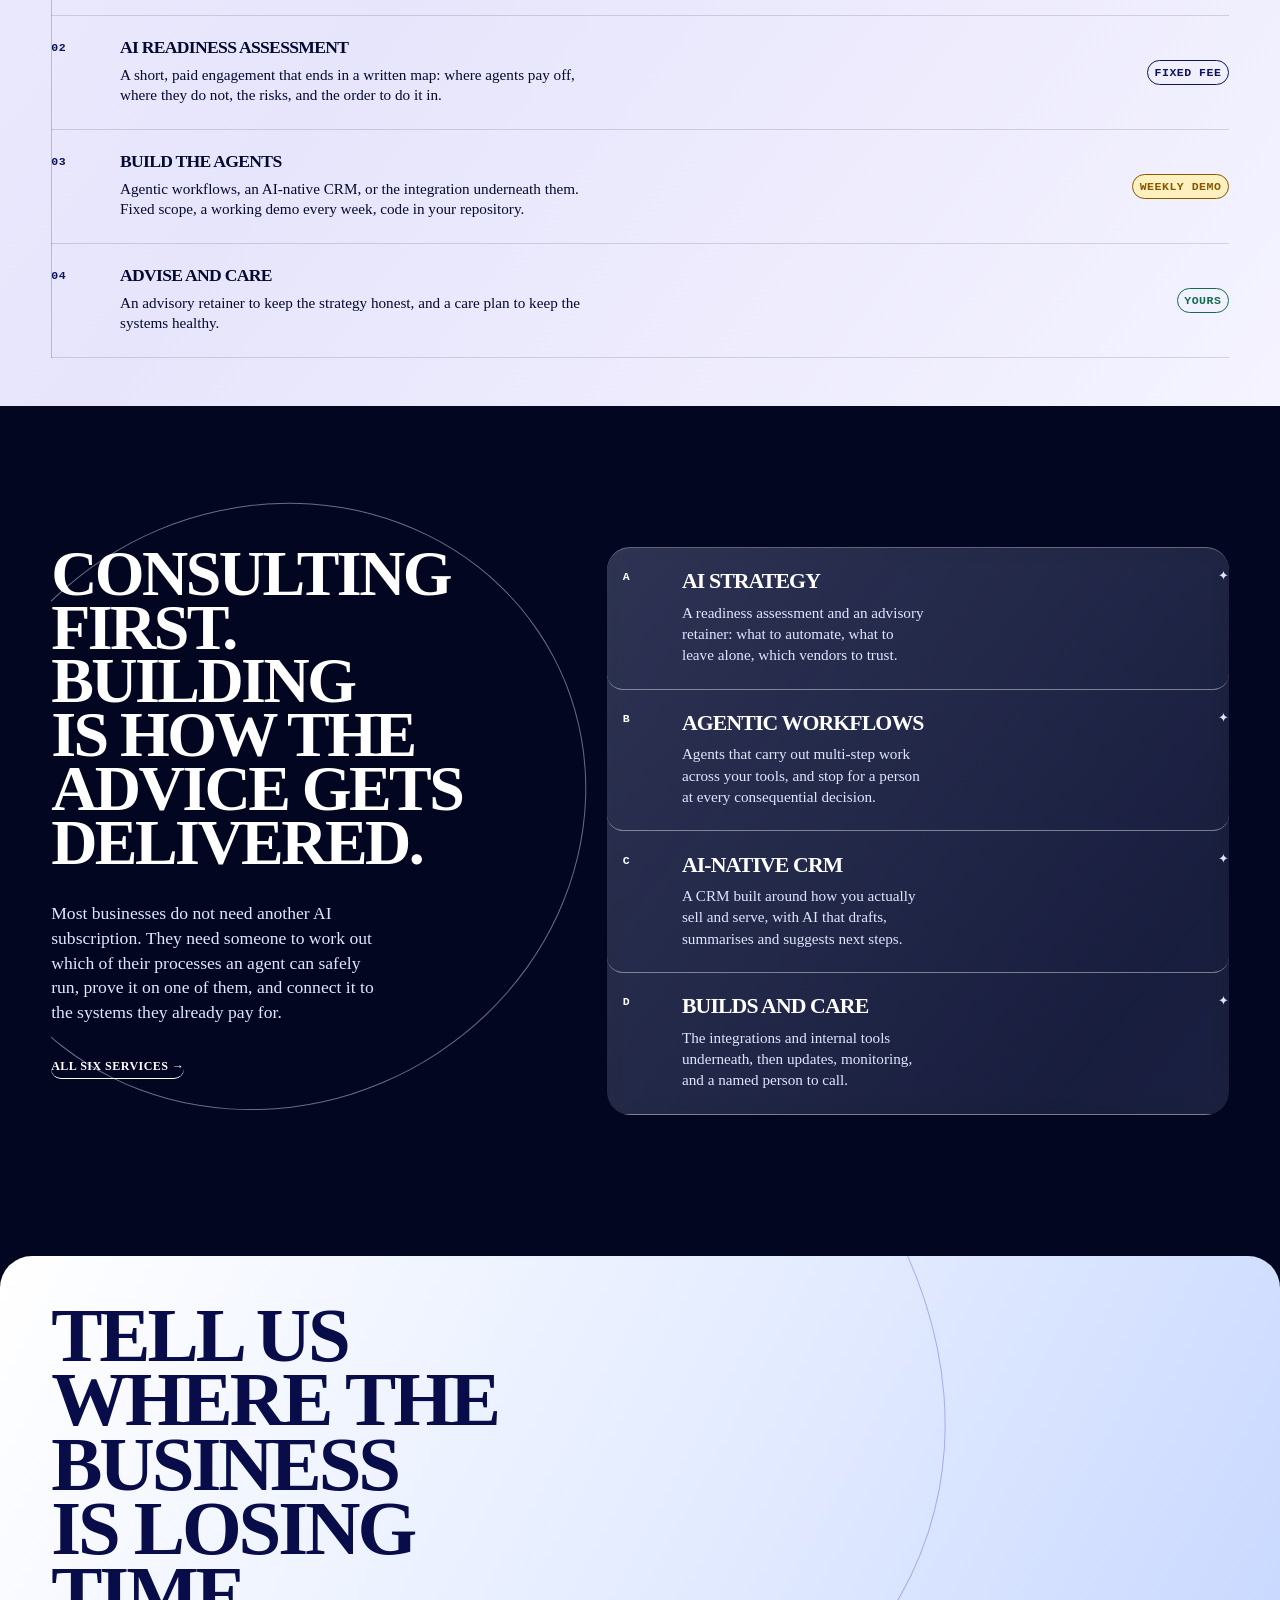
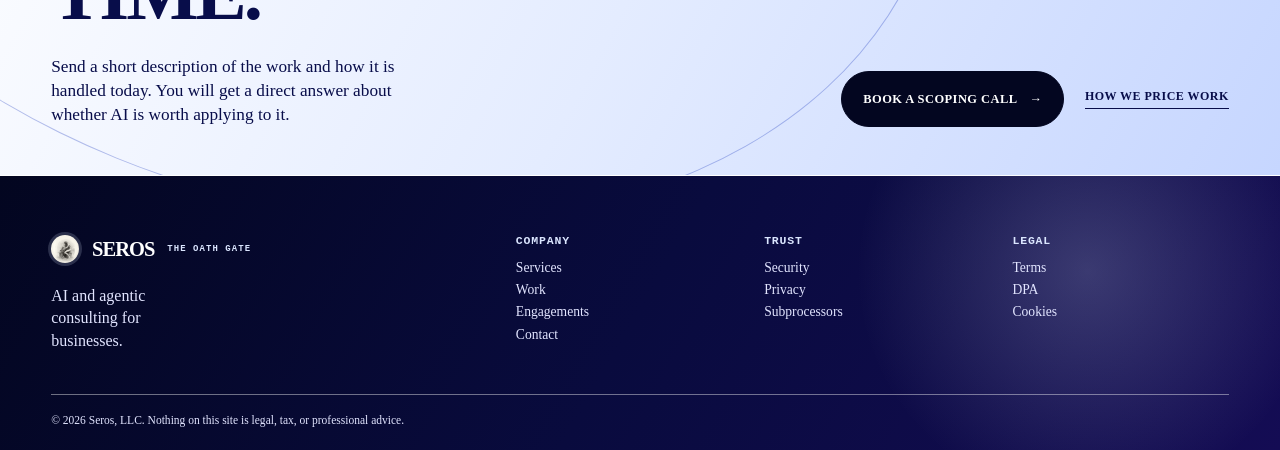
==== commit 2c84e8d8: "fix(site): mobile-friendly layout and site-wide polish - Phones: header joins the flow (it covered e" ====
--- a/index.html
+++ b/index.html
@@ -15,8 +15,8 @@
 <link rel="icon" href="/assets/icon-192.png">
 <link rel="apple-touch-icon" href="/assets/apple-touch-icon.png">
 <link rel="manifest" href="/manifest.json">
-<meta name="theme-color" content="#183bd1">
-<link rel="stylesheet" href="/assets/styles.css?v=7">
+<meta name="theme-color" content="#030620">
+<link rel="stylesheet" href="/assets/styles.css?v=8">
 <script src="/assets/studio-motion.js" defer></script>
 </head>
 <body class="signal-site">
--- a/assets/styles.css
+++ b/assets/styles.css
@@ -426,3 +426,52 @@
   .track-list.route-arrived::after, .track-list.route-arrived .track-no { animation: none; }
   :is(.btn,.btn-nav-app,.text-link):is(:hover,:focus-visible) span[aria-hidden] { transform: none; }
 }
+
+/* Tables: long legal tables scroll inside their own box on narrow screens instead of
+   shredding words; tools/build.py wraps every generated table in .table-scroll. */
+.table-scroll { overflow-x: auto; -webkit-overflow-scrolling: touch; margin: 1.5rem 0; }
+.table-scroll:focus-visible { outline: 3px solid var(--seros-amber); outline-offset: 3px; }
+.table-scroll > table { margin: 0; }
+
+/* Phones: the header joins the document flow so it can never cover the page title,
+   the brand and the call button share one row, and every link is a real tap target. */
+@media (max-width: 650px) {
+  html { -webkit-text-size-adjust: 100%; text-size-adjust: 100%; }
+  header.site, body:not(.signal-site) header.site { position: relative; }
+  .rail-header { position: relative; min-height: 0; padding-block: .75rem .35rem; row-gap: .15rem; }
+  .brand { min-height: 44px; }
+  nav.site { flex-wrap: nowrap; justify-content: space-between; gap: .25rem; }
+  nav.site > a:not(.btn-nav-app) { padding-block: .8rem; font-size: .75rem; letter-spacing: .03em; }
+  nav.site > a:not(.btn-nav-app)::after { bottom: .55rem; }
+  nav.site .btn-nav-app { position: absolute; top: .75rem; right: 0; }
+  .signal-hero, .hero-layout { min-height: 0; }
+  .hero-layout { padding-top: 2.75rem; }
+  .doc, body:not(.signal-site) .doc { padding-top: 2.75rem; padding-bottom: 4rem; }
+  /* The later glass layer re-raised the engraving to .5; keep it behind the copy. */
+  .mythic-field img { opacity: .22; }
+  /* Background-position loops repaint every frame; phones get the still version. */
+  .signal-hero::before, .signal-facts, .control-cards { animation: none; }
+  /* Hit areas without changing the drawn underline. */
+  .text-link { position: relative; }
+  .text-link::before { content: ''; position: absolute; inset: -.8rem -.3rem; }
+  footer.site .footer-grid a:not(.brand) { margin: 0; padding-block: .5rem; }
+  .fineprint { font-size: .8rem; line-height: 1.9; }
+  .fineprint a { display: inline-block; padding-block: .2rem; }
+  .track-no, .track-state, .card-index, .footer-grid .footer-label { font-size: .75rem; }
+  .doc td, .doc th { overflow-wrap: normal; hyphens: auto; hyphenate-limit-chars: 7 3 3; padding: .6rem .55rem; }
+  .doc td a, .doc td code { overflow-wrap: anywhere; }
+}
+@media (max-width: 360px) {
+  nav.site > a:not(.btn-nav-app) { font-size: .7rem; letter-spacing: .01em; }
+}
+
+/* Desktop fold: the headline was a narrow 12ch column at up to 131px, so it ran to eight
+   lines and pushed the lede and the booking button below the first screen at every
+   laptop size. Let it run wider and size to viewport height as well as width. */
+@media (min-width: 901px) {
+  .hero-copy { max-width: 60rem; }
+  .hero-copy h1 { max-width: 15ch; font-size: clamp(3.6rem, min(6vw, 9vh), 7.4rem); line-height: .92; }
+  .hero-layout { padding-top: clamp(7.75rem, 16vh, 11rem); padding-bottom: 4rem; }
+  .hero-copy .lede { margin-top: 1.4rem; }
+  .hero-copy .cta { margin-top: 1.6rem; }
+}
